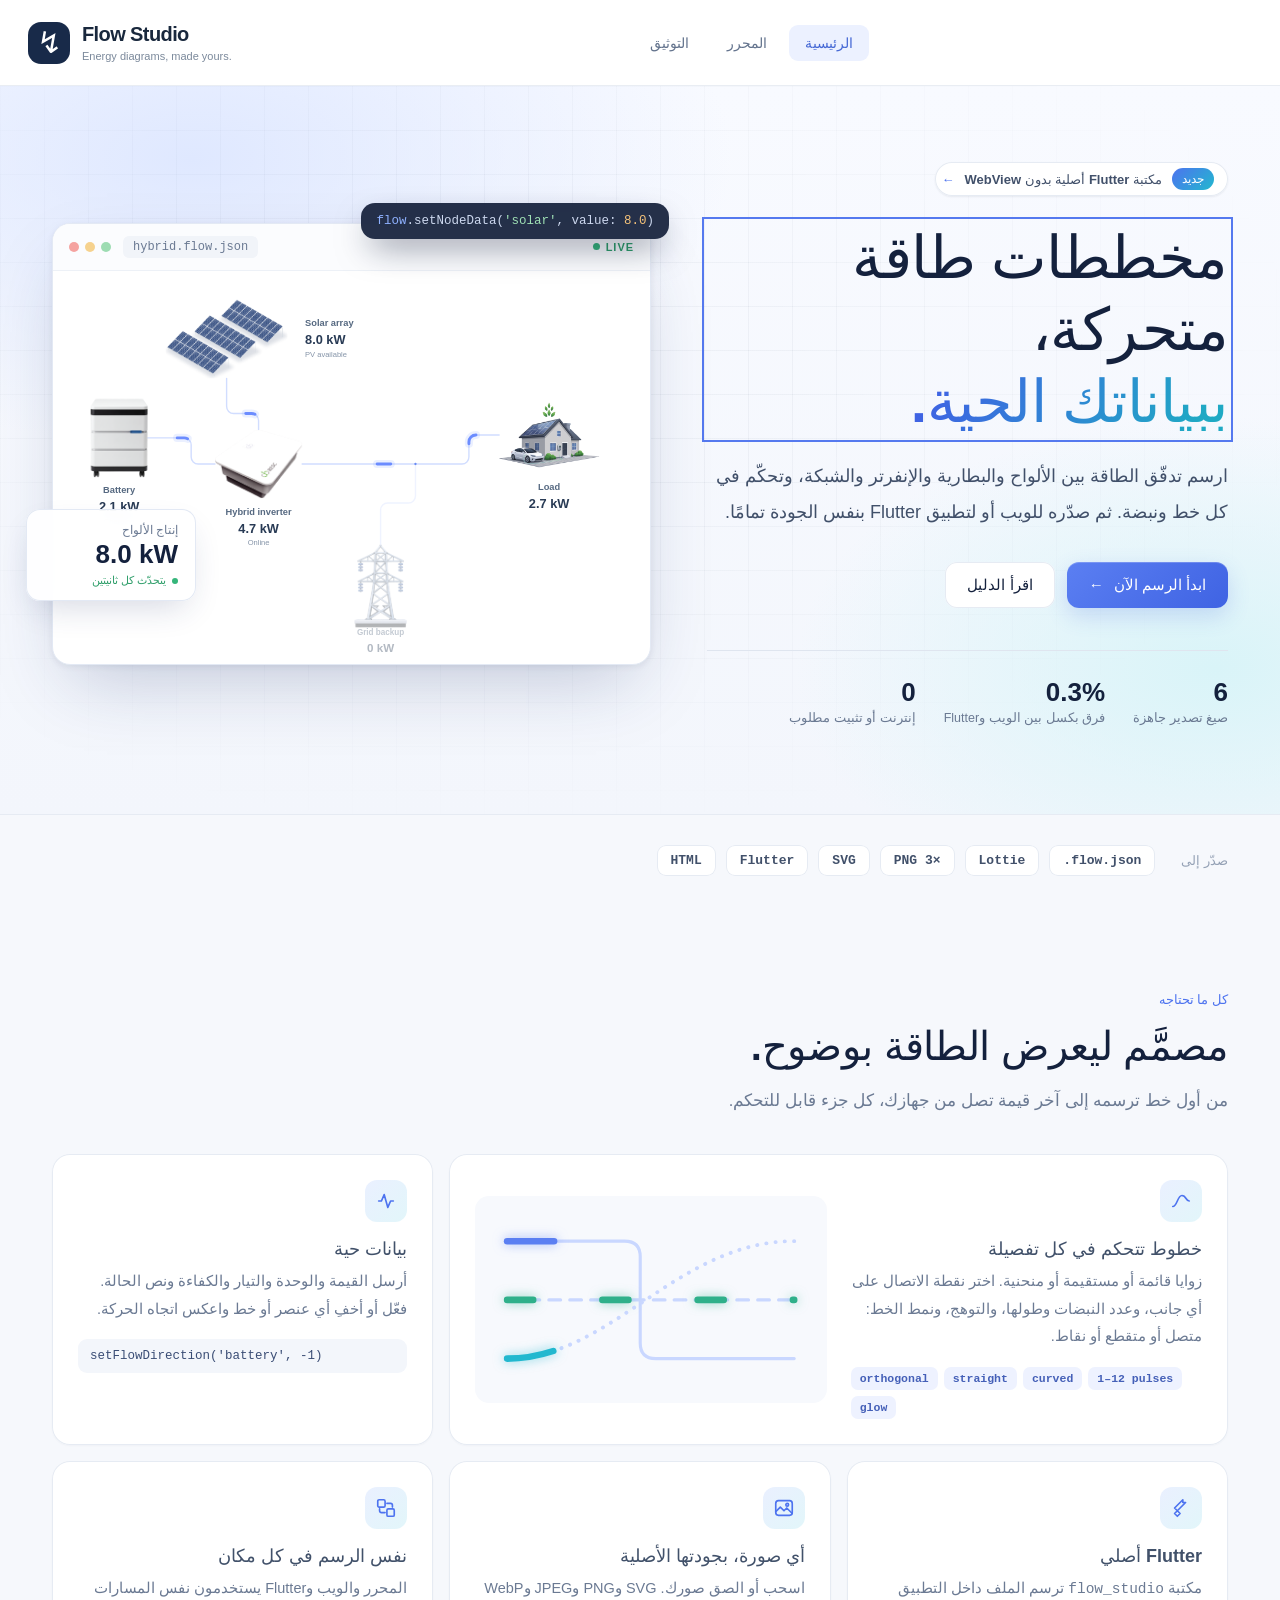
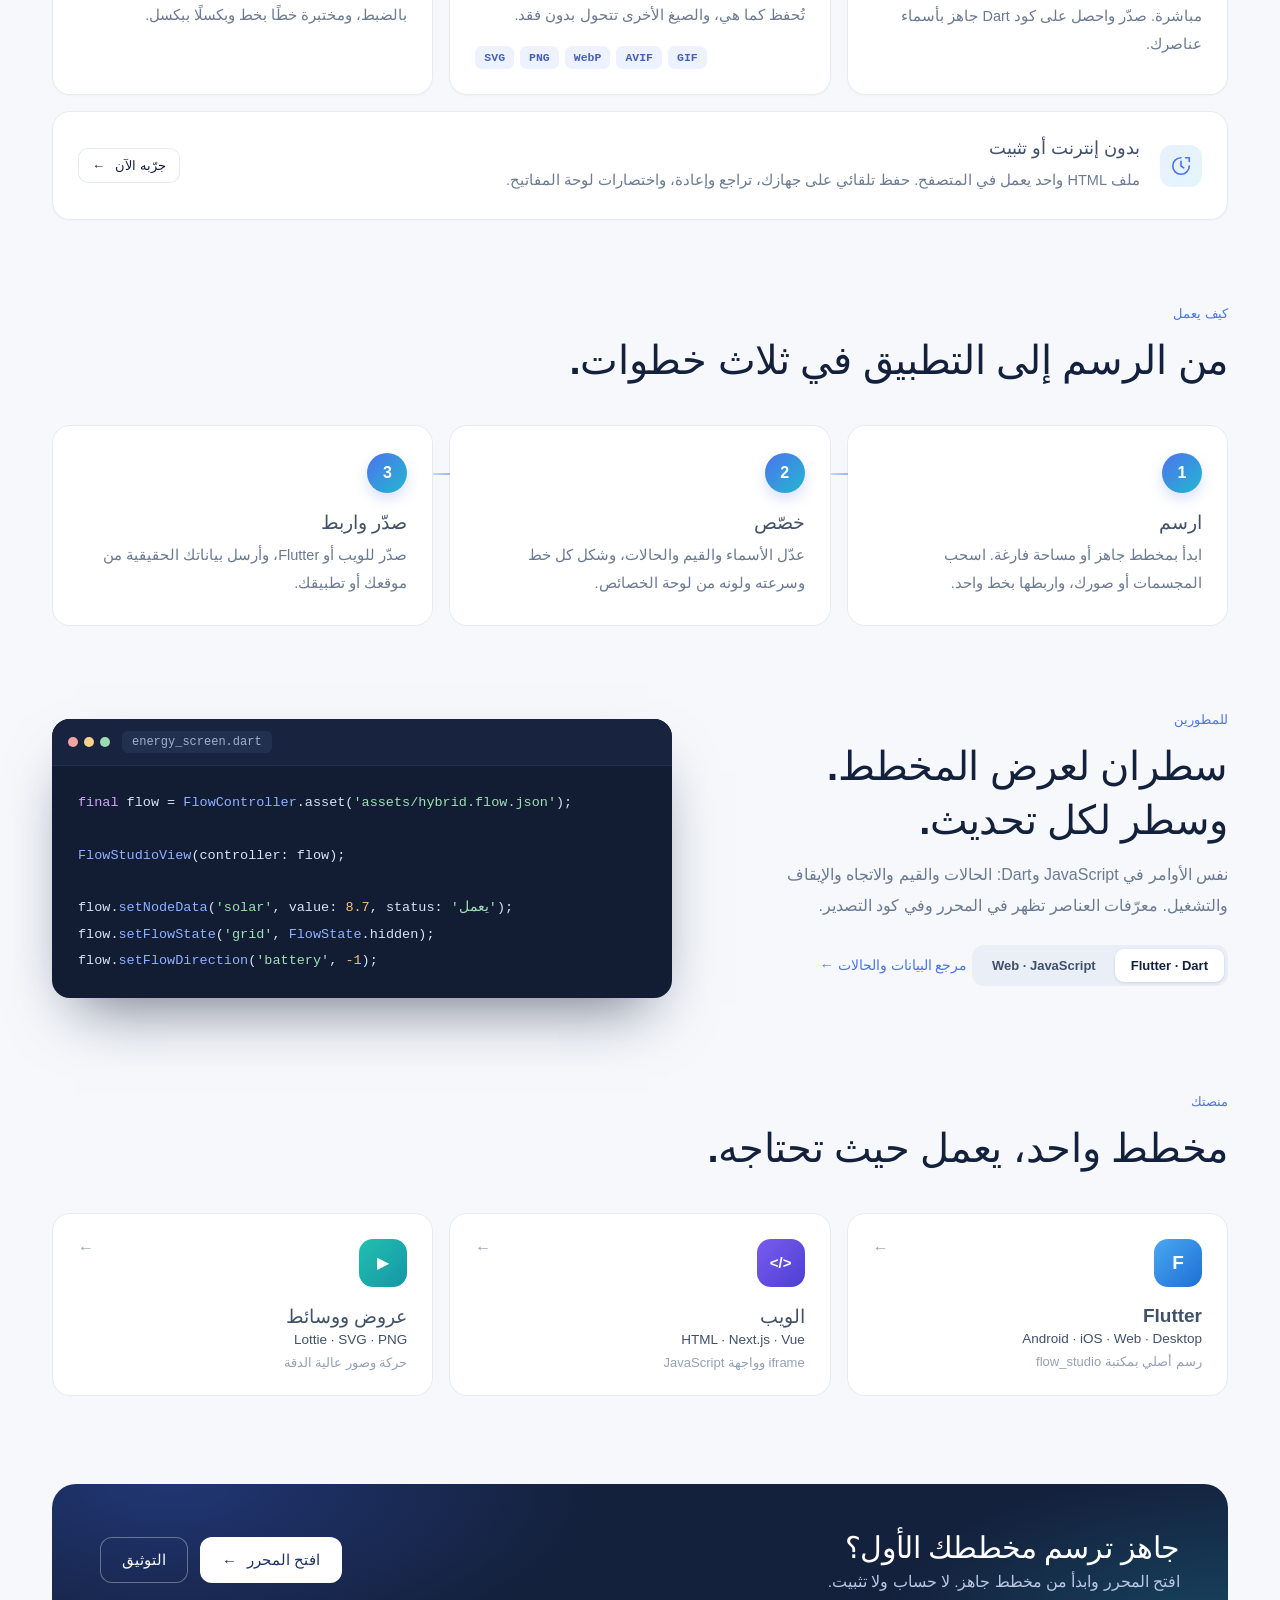
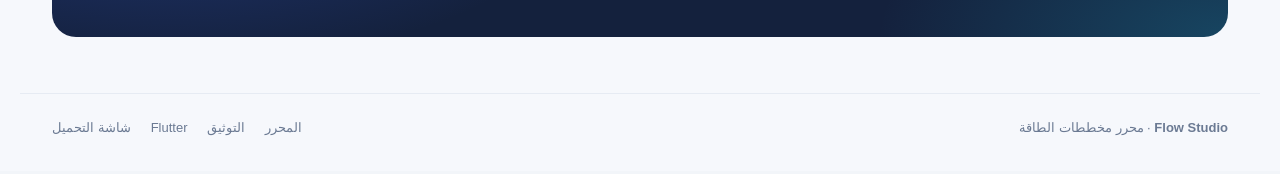
==== src/index.html @ d4673ae1 "first commit" ====
<!doctype html>
<html lang="en">
<head>
<meta charset="utf-8"><meta name="viewport" content="width=device-width,initial-scale=1">
<title>Flow Studio — Energy diagram editor</title>
<meta name="description" content="ارسم مخططات تدفق الطاقة، خصّص البيانات والحالات، وصدّرها للويب وتطبيقات Flutter.">
<link rel="stylesheet" href="styles.css">
<link rel="stylesheet" href="screens.css">
</head>
<body class="booting" data-current-screen="loading">
<script>window.addEventListener("error",function(e){if(e.target&&e.target.tagName==="SCRIPT"){var m=document.getElementById("loading-message"),r=document.getElementById("loading-retry");if(m)m.textContent="تعذّر تحميل أحد ملفات المشروع. أعد فتح الملف أو حاول مرة أخرى.";if(r)r.hidden=false;}} ,true);</script>
<header class="app-header" id="site-header" hidden>
 <a class="brand" href="#home" aria-label="Flow Studio الرئيسية"><span class="brand-mark">↯</span><div><strong>Flow Studio</strong><span>Energy diagrams, made yours.</span></div></a>
 <nav class="site-nav" aria-label="التنقل الرئيسي" dir="rtl"><a href="#home" data-screen-link="home">الرئيسية</a><a href="#editor" data-screen-link="editor">المحرر</a><a href="#docs" data-screen-link="docs">التوثيق</a></nav>
 <div class="header-actions" id="editor-header-actions" hidden><span id="save-status" class="save-status">Local project</span><button id="open-project">Open project</button><button id="save-project">Save project</button><button id="export-open" class="primary">Export ↗</button></div>
</header>
<section id="screen-loading" data-screen="loading" class="loading-screen" aria-labelledby="loading-heading" lang="ar" dir="rtl">
 <div class="loading-shell">
  <a class="loading-brand" href="#home" aria-label="Flow Studio الرئيسية"><span class="brand-mark">↯</span><strong>Flow Studio</strong></a>
  <div class="loading-orbit" aria-hidden="true"><svg viewBox="0 0 280 100" fill="none"><path class="loading-track" d="M20 50H88Q100 50 100 38V30Q100 18 112 18H168Q180 18 180 30V70Q180 82 192 82H248Q260 82 260 70V50"/><path class="loading-pulse" d="M20 50H88Q100 50 100 38V30Q100 18 112 18H168Q180 18 180 30V70Q180 82 192 82H248Q260 82 260 70V50"/><circle cx="20" cy="50" r="7"/><circle cx="140" cy="18" r="7"/><circle cx="260" cy="50" r="7"/></svg></div>
  <span class="page-kicker" dir="ltr">LOADING YOUR WORKSPACE</span>
  <h1 id="loading-heading">جارٍ تجهيز مساحة العمل</h1>
  <p id="loading-message" role="status" aria-live="polite">تجهيز مجسمات الطاقة والخطوط المتحركة.</p>
  <progress id="loading-progress" value="0" max="100" aria-label="تقدم تجهيز الأصول"></progress>
  <div class="loading-meta"><span id="loading-count">0 / 8</span><span>Flow Studio</span></div>
  <a id="loading-continue" class="page-button primary" href="#editor" hidden>افتح المحرر</a>
  <button id="loading-retry" class="page-button" type="button" hidden onclick="location.reload()">أعد المحاولة</button>
  <p class="loading-footnote">مشروعك المحفوظ على هذا الجهاز يبقى متاحًا.</p>
 </div>
</section>
<main id="screen-home" data-screen="home" class="home-screen lp" lang="ar" dir="rtl" hidden aria-labelledby="home-heading">
 <section class="lp-hero">
  <div class="lp-hero-inner">
   <div class="lp-hero-copy">
    <a class="lp-badge" href="#docs/flutter"><span>جديد</span>مكتبة Flutter أصلية بدون WebView<i aria-hidden="true">←</i></a>
    <h1 id="home-heading" tabindex="-1">مخططات طاقة متحركة،<br><span class="lp-accent">ببياناتك الحية.</span></h1>
    <p class="lp-lead">ارسم تدفّق الطاقة بين الألواح والبطارية والإنفرتر والشبكة، وتحكّم في كل خط ونبضة. ثم صدّره للويب أو لتطبيق Flutter بنفس الجودة تمامًا.</p>
    <div class="lp-actions"><a class="lp-btn primary" href="#editor">ابدأ الرسم الآن<i aria-hidden="true">←</i></a><a class="lp-btn ghost" href="#docs/quickstart">اقرأ الدليل</a></div>
    <ul class="lp-proof">
     <li><b>6</b><span>صيغ تصدير جاهزة</span></li>
     <li><b dir="ltr">0.3%</b><span>فرق بكسل بين الويب وFlutter</span></li>
     <li><b>0</b><span>إنترنت أو تثبيت مطلوب</span></li>
    </ul>
   </div>
   <div class="lp-stage">
    <div class="lp-window" dir="ltr">
     <div class="lp-window-bar"><span class="lp-dots" aria-hidden="true"><i></i><i></i><i></i></span><span class="lp-file" dir="ltr">hybrid.flow.json</span><span class="lp-live" dir="ltr"><i aria-hidden="true"></i>LIVE</span></div>
     <div id="home-flow-preview" class="lp-preview" role="img" aria-label="معاينة متحركة لمخطط تدفق الطاقة"></div>
    </div>
    <div class="lp-float lp-float-data" aria-hidden="true"><span>إنتاج الألواح</span><b dir="ltr"><span id="home-live-value">7.2</span> kW</b><small><i></i>يتحدّث كل ثانيتين</small></div>
    <div class="lp-float lp-float-code" dir="ltr" aria-hidden="true"><span class="tok-fn">flow</span>.setNodeData(<span class="tok-str">'solar'</span>, value: <span class="tok-num" id="home-live-code">7.2</span>)</div>
   </div>
  </div>
 </section>

 <section class="lp-formats" aria-label="صيغ التصدير"><span>صدّر إلى</span><ul dir="ltr"><li>HTML</li><li>Flutter</li><li>SVG</li><li>PNG 3×</li><li>Lottie</li><li>.flow.json</li></ul></section>

 <section class="lp-section" aria-labelledby="features-heading">
  <div class="lp-heading"><span class="lp-kicker">كل ما تحتاجه</span><h2 id="features-heading">مصمَّم ليعرض الطاقة بوضوح.</h2><p>من أول خط ترسمه إلى آخر قيمة تصل من جهازك، كل جزء قابل للتحكم.</p></div>
  <div class="lp-bento">
   <article class="lp-card lp-card-wide">
    <div><span class="lp-icon" aria-hidden="true"><svg viewBox="0 0 24 24"><path d="M3 18c5 0 5-12 10-12s4 6 8 6"/></svg></span><h3>خطوط تتحكم في كل تفصيلة</h3><p>زوايا قائمة أو مستقيمة أو منحنية. اختر نقطة الاتصال على أي جانب، وعدد النبضات وطولها، والتوهج، ونمط الخط: متصل أو متقطع أو نقاط.</p><div class="lp-tags" dir="ltr"><span>orthogonal</span><span>straight</span><span>curved</span><span>1–12 pulses</span><span>glow</span></div></div>
    <svg class="lp-lines-demo" viewBox="0 0 260 150" aria-hidden="true"><path class="track" d="M20 30H110Q122 30 122 42V108Q122 120 134 120H240"/><path class="pulse" d="M20 30H110Q122 30 122 42V108Q122 120 134 120H240"/><path class="track dashed" d="M20 75H240"/><path class="pulse two" d="M20 75H240"/><path class="track dotted" d="M20 120C100 120 150 30 240 30"/><path class="pulse three" d="M20 120C100 120 150 30 240 30"/></svg>
   </article>
   <article class="lp-card"><span class="lp-icon" aria-hidden="true"><svg viewBox="0 0 24 24"><path d="M4 12h3l3-7 4 14 3-7h3"/></svg></span><h3>بيانات حية</h3><p>أرسل القيمة والوحدة والتيار والكفاءة ونص الحالة. فعّل أو أخفِ أي عنصر أو خط واعكس اتجاه الحركة.</p><code class="lp-snippet" dir="ltr">setFlowDirection('battery', -1)</code></article>
   <article class="lp-card"><span class="lp-icon" aria-hidden="true"><svg viewBox="0 0 24 24"><path d="M14 3 5 12l3 3 9-9h-3ZM8 15l3 3-3 3-3-3Z"/></svg></span><h3>Flutter أصلي</h3><p>مكتبة <code dir="ltr">flow_studio</code> ترسم الملف داخل التطبيق مباشرة. صدّر واحصل على كود Dart جاهز بأسماء عناصرك.</p></article>
   <article class="lp-card"><span class="lp-icon" aria-hidden="true"><svg viewBox="0 0 24 24"><rect x="3" y="4" width="18" height="16" rx="3"/><path d="m3 16 5-5 4 4 3-3 6 6"/><circle cx="15.5" cy="8.5" r="1.5"/></svg></span><h3>أي صورة، بجودتها الأصلية</h3><p>اسحب أو الصق صورك. SVG وPNG وJPEG وWebP تُحفظ كما هي، والصيغ الأخرى تتحول بدون فقد.</p><div class="lp-tags" dir="ltr"><span>SVG</span><span>PNG</span><span>WebP</span><span>AVIF</span><span>GIF</span></div></article>
   <article class="lp-card"><span class="lp-icon" aria-hidden="true"><svg viewBox="0 0 24 24"><rect x="3" y="3" width="8" height="8" rx="1.5"/><rect x="13" y="13" width="8" height="8" rx="1.5"/><path d="M13 7h4a2 2 0 0 1 2 2v2M11 17H7a2 2 0 0 1-2-2v-2"/></svg></span><h3>نفس الرسم في كل مكان</h3><p>المحرر والويب وFlutter يستخدمون نفس المسارات بالضبط، ومختبرة خطًا بخط وبكسلًا ببكسل.</p></article>
   <article class="lp-card lp-card-strip"><span class="lp-icon" aria-hidden="true"><svg viewBox="0 0 24 24"><path d="M12 3a9 9 0 1 0 9 9"/><path d="M12 7v5l3 2"/><path d="M17 3h4v4"/></svg></span><div><h3>بدون إنترنت أو تثبيت</h3><p>ملف HTML واحد يعمل في المتصفح. حفظ تلقائي على جهازك، تراجع وإعادة، واختصارات لوحة المفاتيح.</p></div><a class="lp-btn ghost small" href="#editor">جرّبه الآن<i aria-hidden="true">←</i></a></article>
  </div>
 </section>

 <section class="lp-section" aria-labelledby="workflow-heading">
  <div class="lp-heading"><span class="lp-kicker">كيف يعمل</span><h2 id="workflow-heading">من الرسم إلى التطبيق في ثلاث خطوات.</h2></div>
  <ol class="lp-steps">
   <li><span class="lp-step-num">1</span><h3>ارسم</h3><p>ابدأ بمخطط جاهز أو مساحة فارغة. اسحب المجسمات أو صورك، واربطها بخط واحد.</p></li>
   <li><span class="lp-step-num">2</span><h3>خصّص</h3><p>عدّل الأسماء والقيم والحالات، وشكل كل خط وسرعته ولونه من لوحة الخصائص.</p></li>
   <li><span class="lp-step-num">3</span><h3>صدّر واربط</h3><p>صدّر للويب أو Flutter، وأرسل بياناتك الحقيقية من موقعك أو تطبيقك.</p></li>
  </ol>
 </section>

 <section class="lp-section lp-code" aria-labelledby="code-heading">
  <div class="lp-code-copy">
   <span class="lp-kicker">للمطورين</span><h2 id="code-heading">سطران لعرض المخطط.<br>وسطر لكل تحديث.</h2>
   <p>نفس الأوامر في JavaScript وDart: الحالات والقيم والاتجاه والإيقاف والتشغيل. معرّفات العناصر تظهر في المحرر وفي كود التصدير.</p>
   <div class="lp-code-tabs" role="tablist" aria-label="لغة المثال"><button role="tab" aria-selected="true" aria-controls="lp-code-dart" data-lp-tab="dart">Flutter · Dart</button><button role="tab" aria-selected="false" aria-controls="lp-code-js" data-lp-tab="js">Web · JavaScript</button></div>
   <a class="text-link" href="#docs/api">مرجع البيانات والحالات ←</a>
  </div>
  <div class="lp-code-window" dir="ltr">
   <div class="lp-window-bar"><span class="lp-dots" aria-hidden="true"><i></i><i></i><i></i></span><span class="lp-file" id="lp-code-file">energy_screen.dart</span></div>
<pre id="lp-code-dart" role="tabpanel"><code><span class="tok-kw">final</span> flow = <span class="tok-fn">FlowController</span>.asset(<span class="tok-str">'assets/hybrid.flow.json'</span>);

<span class="tok-fn">FlowStudioView</span>(controller: flow);

flow.<span class="tok-fn">setNodeData</span>(<span class="tok-str">'solar'</span>, value: <span class="tok-num">8.7</span>, status: <span class="tok-str">'يعمل'</span>);
flow.<span class="tok-fn">setFlowState</span>(<span class="tok-str">'grid'</span>, <span class="tok-fn">FlowState</span>.hidden);
flow.<span class="tok-fn">setFlowDirection</span>(<span class="tok-str">'battery'</span>, <span class="tok-num">-1</span>);</code></pre>
<pre id="lp-code-js" role="tabpanel" hidden><code><span class="tok-cm">&lt;!-- Export → HTML, then embed it --&gt;</span>
<span class="tok-kw">&lt;iframe</span> src=<span class="tok-str">"/flows/hybrid.html"</span><span class="tok-kw">&gt;&lt;/iframe&gt;</span>

energyFlow.<span class="tok-fn">setNodeData</span>(<span class="tok-str">'solar'</span>, { value: <span class="tok-num">8.7</span>, status: <span class="tok-str">'يعمل'</span> });
energyFlow.<span class="tok-fn">setFlowState</span>(<span class="tok-str">'grid'</span>, <span class="tok-str">'hidden'</span>);
energyFlow.<span class="tok-fn">setFlowDirection</span>(<span class="tok-str">'battery'</span>, <span class="tok-num">-1</span>);</code></pre>
  </div>
 </section>

 <section class="lp-section" aria-labelledby="platforms-heading">
  <div class="lp-heading"><span class="lp-kicker">منصتك</span><h2 id="platforms-heading">مخطط واحد، يعمل حيث تحتاجه.</h2></div>
  <div class="lp-platforms">
   <a href="#docs/flutter" class="lp-platform"><span class="lp-platform-mark flutter" aria-hidden="true">F</span><h3>Flutter</h3><p>Android · iOS · Web · Desktop</p><small>رسم أصلي بمكتبة flow_studio</small><i aria-hidden="true">←</i></a>
   <a href="#docs/web" class="lp-platform"><span class="lp-platform-mark web" aria-hidden="true">&lt;/&gt;</span><h3>الويب</h3><p>HTML · Next.js · Vue</p><small>iframe وواجهة JavaScript</small><i aria-hidden="true">←</i></a>
   <a href="#docs/exports" class="lp-platform"><span class="lp-platform-mark media" aria-hidden="true">▶</span><h3>عروض ووسائط</h3><p>Lottie · SVG · PNG</p><small>حركة وصور عالية الدقة</small><i aria-hidden="true">←</i></a>
  </div>
 </section>

 <section class="lp-cta" aria-labelledby="cta-heading"><div><h2 id="cta-heading">جاهز ترسم مخططك الأول؟</h2><p>افتح المحرر وابدأ من مخطط جاهز. لا حساب ولا تثبيت.</p></div><div class="lp-actions"><a class="lp-btn light" href="#editor">افتح المحرر<i aria-hidden="true">←</i></a><a class="lp-btn outline" href="#docs">التوثيق</a></div></section>
 <footer class="site-footer lp-footer"><span><b>Flow Studio</b> · محرر مخططات الطاقة</span><nav aria-label="روابط التذييل"><a href="#editor">المحرر</a><a href="#docs">التوثيق</a><a href="#docs/flutter">Flutter</a><a href="#loading">شاشة التحميل</a></nav></footer>
</main>
<main id="screen-docs" data-screen="docs" class="docs-screen dc" lang="ar" dir="rtl" hidden aria-labelledby="docs-heading">
 <aside class="dc-sidebar" aria-label="أقسام التوثيق">
  <label class="dc-search"><span class="sr-only">ابحث في التوثيق</span><svg viewBox="0 0 24 24" aria-hidden="true"><circle cx="11" cy="11" r="6.5"/><path d="m20 20-4.2-4.2"/></svg><input id="docs-search" type="search" placeholder="ابحث في الدليل…" autocomplete="off"></label>
  <p id="docs-search-empty" class="dc-search-empty" hidden>لا توجد نتائج.</p>
  <nav class="docs-navigation dc-nav" aria-label="التوثيق"><p class="dc-nav-group">البداية</p><a href="#docs/quickstart" data-doc-link="quickstart"><span class="dc-nav-icon" aria-hidden="true"><svg viewBox="0 0 24 24"><path d="M5 12h14M13 6l6 6-6 6"/></svg></span>ابدأ هنا</a><a href="#docs/editor" data-doc-link="editor"><span class="dc-nav-icon" aria-hidden="true"><svg viewBox="0 0 24 24"><rect x="3" y="4" width="18" height="16" rx="2.5"/><path d="M3 9h18M9 9v11"/></svg></span>دليل المحرر</a><p class="dc-nav-group">الدمج</p><a href="#docs/web" data-doc-link="web"><span class="dc-nav-icon" aria-hidden="true"><svg viewBox="0 0 24 24"><path d="m8 8-4 4 4 4M16 8l4 4-4 4M13 6l-2 12"/></svg></span>الويب · Next.js · Vue</a><a href="#docs/flutter" data-doc-link="flutter"><span class="dc-nav-icon" aria-hidden="true"><svg viewBox="0 0 24 24"><path d="M14 3 5 12l3 3 9-9h-3ZM8 15l3 3-3 3-3-3Z"/></svg></span>Flutter</a><p class="dc-nav-group">المرجع</p><a href="#docs/api" data-doc-link="api"><span class="dc-nav-icon" aria-hidden="true"><svg viewBox="0 0 24 24"><path d="M4 7h16M4 12h10M4 17h7"/><circle cx="18" cy="16" r="3"/></svg></span>البيانات والحالات</a><a href="#docs/exports" data-doc-link="exports"><span class="dc-nav-icon" aria-hidden="true"><svg viewBox="0 0 24 24"><path d="M12 4v11M7 10l5 5 5-5M5 20h14"/></svg></span>صيغ التصدير</a></nav>
  <div class="dc-side-card"><b>ملفان مختلفان</b><p><b dir="ltr">Flow-Studio.html</b> هو المحرر. ملف <b>Export → HTML</b> هو المخطط الذي تضعه في موقعك.</p><a href="#editor" class="lp-btn primary small">افتح المحرر</a></div>
 </aside>
 <div class="docs-content dc-content">
  <header class="dc-hero">
   <span class="dc-crumb">التوثيق</span>
   <h1 id="docs-heading" tabindex="-1">استخدم الفلو في مشروعك.</h1>
   <p>ارسم المخطط، صدّره، ثم أرسل القيم والأسماء والحالات من موقعك أو تطبيق Flutter.</p>
   <div class="dc-quick">
    <a href="#docs/quickstart"><span class="dc-nav-icon" aria-hidden="true"><svg viewBox="0 0 24 24"><path d="M5 12h14M13 6l6 6-6 6"/></svg></span><b>ابدأ هنا</b><small>من الرسم إلى أول تصدير</small></a>
    <a href="#docs/flutter"><span class="dc-nav-icon" aria-hidden="true"><svg viewBox="0 0 24 24"><path d="M14 3 5 12l3 3 9-9h-3ZM8 15l3 3-3 3-3-3Z"/></svg></span><b>Flutter</b><small>مكتبة أصلية وكود جاهز</small></a>
    <a href="#docs/web"><span class="dc-nav-icon" aria-hidden="true"><svg viewBox="0 0 24 24"><path d="m8 8-4 4 4 4M16 8l4 4-4 4M13 6l-2 12"/></svg></span><b>الويب</b><small>iframe وواجهة JavaScript</small></a>
    <a href="#docs/api"><span class="dc-nav-icon" aria-hidden="true"><svg viewBox="0 0 24 24"><path d="M4 7h16M4 12h10M4 17h7"/><circle cx="18" cy="16" r="3"/></svg></span><b>المرجع</b><small>الحالات والمعرّفات</small></a>
   </div>
  </header>

  <section id="doc-quickstart" class="doc-section" aria-labelledby="quickstart-heading">
   <header class="dc-section-head"><span class="dc-eyebrow">01 · البداية</span><h2 id="quickstart-heading" tabindex="-1">ابدأ هنا</h2><p class="dc-lead">أربع خطوات من مساحة فارغة إلى ملف جاهز للاستخدام.</p></header>
   <ol class="dc-steps">
    <li><h3>افتح المحرر</h3><p>اختر مخطط Hybrid أو Generator backup أو Solar pump من <b>Starting layout</b>، أو ابدأ من Blank canvas.</p></li>
    <li><h3>رتّب واربط</h3><p>اسحب العناصر أو صورك إلى المساحة. اضغط <b>Connect</b> (أو حرف <kbd>C</kbd>) ثم العنصر المصدر والهدف.</p></li>
    <li><h3>أدخل بيانات العرض</h3><p>اختر العنصر لتعديل الاسم والقيمة والوحدة والتيار والكفاءة ونص الحالة من تبويب <b>Data</b>.</p></li>
    <li><h3>احفظ وصدّر</h3><p><b>Save project</b> يحفظ ملف <code dir="ltr">.flow.json</code> قابلًا لإعادة الفتح. <b>Export</b> ينتج ملفات العرض والكود.</p></li>
   </ol>
   <div class="dc-callout info"><span class="dc-callout-icon" aria-hidden="true">i</span><div><b>البيانات مستقلة عن الرسم.</b><p>الحقول تعرض القيم التي ترسلها؛ لا ينفّذ المحرر محاكاة للطاقة. حالات العناصر والخطوط مستقلة أيضًا: إخفاء عنصر لا يخفي خطوطه.</p></div></div>
  </section>

  <section id="doc-editor" class="doc-section" aria-labelledby="editor-heading">
   <header class="dc-section-head"><span class="dc-eyebrow">02 · البداية</span><h2 id="editor-heading" tabindex="-1">دليل المحرر</h2><p class="dc-lead">لوحة الخصائص مقسّمة إلى تبويبات. اختر عنصرًا أو خطًا لتظهر إعداداته.</p></header>
   <h3>خيارات الخطوط</h3>
   <div class="doc-table-wrap"><table class="doc-table"><thead><tr><th>التبويب</th><th>الإعداد</th><th>ماذا يفعل</th></tr></thead><tbody>
    <tr><td rowspan="3">Motion</td><td>Direction · Cycle time</td><td>اتجاه الحركة، ومدة الدورة بالثواني (أقل = أسرع).</td></tr>
    <tr><td>Pulses · Pulse length</td><td>عدد النبضات المتحركة (1–12) وطول كل نبضة.</td></tr>
    <tr><td>Glow</td><td>قوة التوهج حول النبضة؛ 0% يلغيه.</td></tr>
    <tr><td rowspan="2">Style</td><td>Pulse / Track color · width</td><td>ألوان وعرض النبضة والخط الأساسي.</td></tr>
    <tr><td>Track style · Corner radius</td><td>خط متصل أو متقطع أو نقاط، واستدارة الزوايا.</td></tr>
    <tr><td rowspan="3">Route</td><td>Shape</td><td>زوايا قائمة، مستقيم، أو منحنى ناعم.</td></tr>
    <tr><td>Start / End · Offset</td><td>جانب الاتصال بكل عنصر، وإزاحة النقطة على طول الجانب.</td></tr>
    <tr><td>Points</td><td>مسار تلقائي، أو نقاط يدوية تحرّكها أو تكتب إحداثياتها.</td></tr>
   </tbody></table></div>
   <h3>استيراد الصور</h3>
   <p>اسحب الصور إلى المساحة، أو الصقها بـ <kbd dir="ltr">Ctrl/⌘ V</kbd>، أو استخدم <b>Import artwork</b>. يمكن استيراد عدة صور مرة واحدة.</p>
   <div class="doc-table-wrap"><table class="doc-table"><thead><tr><th>الصيغة</th><th>طريقة الحفظ</th></tr></thead><tbody>
    <tr><td><code>SVG</code></td><td>متجهة، حادة في أي حجم. يُحذف أي سكربت أو مورد خارجي.</td></tr>
    <tr><td><code>PNG</code> <code>JPEG</code> <code>WebP</code></td><td>تُحفظ كما هي بدون إعادة ضغط.</td></tr>
    <tr><td><code>GIF</code> <code>AVIF</code> <code>BMP</code> <code>ICO</code></td><td>تُحوَّل إلى PNG بدون فقد وبدقتها الكاملة. GIF المتحرك يُحفظ كأول إطار.</td></tr>
    <tr><td><code>TIFF</code> <code>HEIC</code></td><td>متاحة عند فتح المحرر في Safari فقط.</td></tr>
   </tbody></table></div>
   <div class="dc-callout tip"><span class="dc-callout-icon" aria-hidden="true">✓</span><div><b>راقب جودة الصورة.</b><p>تبويب <b>Layout</b> يعرض دقة الصورة، وينبّهك إذا لم تكن كافية لتصدير PNG بدقة 3×. استخدم <b>Replace image</b> لاستبدالها دون فقد الإعدادات.</p></div></div>
   <h3>اختصارات</h3>
   <dl class="dc-keys">
    <dt><kbd>C</kbd></dt><dd>ربط عنصرين</dd>
    <dt><kbd>نقر مزدوج</kbd></dt><dd>على الخط: إضافة نقطة · على النقطة: حذفها</dd>
    <dt><kbd>← ↑ → ↓</kbd></dt><dd>تحريك العنصر 1px، ومع Shift ‏10px</dd>
    <dt><kbd dir="ltr">Ctrl/⌘ D</kbd></dt><dd>تكرار العنصر</dd>
    <dt><kbd dir="ltr">Ctrl/⌘ Z</kbd></dt><dd>تراجع، ومع Shift إعادة</dd>
    <dt><kbd>Delete</kbd></dt><dd>حذف المحدد</dd>
   </dl>
  </section>

  <section id="doc-web" class="doc-section" aria-labelledby="web-heading">
   <header class="dc-section-head"><span class="dc-eyebrow">03 · الدمج</span><h2 id="web-heading" tabindex="-1">على الويب، أو داخل Next.js وVue</h2><p class="dc-lead">صدّر من <b>Export → HTML</b>، ضع الملف في مجلد الملفات الثابتة، واعرضه في iframe.</p></header>
   <p>في Next.js أو Vue مع Vite ضع الملف مثلًا في <code dir="ltr">public/flows/hybrid.html</code>. في موقع HTML عادي استخدم رابط الملف الذي رفعته.</p>
   <div class="code-card"><div class="code-heading"><span>HTML · embed</span><button data-copy="code-web-embed">نسخ</button></div><pre><code id="code-web-embed" dir="ltr">&lt;iframe
  id="energy-flow"
  src="/flows/hybrid.html"
  title="Energy flow"
  style="width:100%;aspect-ratio:1000/650;border:0"
&gt;&lt;/iframe&gt;</code></pre></div>
   <p>بعد تحميل الملف، استدعِ واجهة التحكم من الصفحة الأم:</p>
   <div class="code-card"><div class="code-heading"><span>JavaScript · live data</span><button data-copy="code-web-data">نسخ</button></div><pre><code id="code-web-data" dir="ltr">const frame = document.getElementById('energy-flow');

frame.addEventListener('load', () =&gt; {
  const flow = frame.contentWindow.energyFlow;

  flow.setNodeData('inverter', {
    name: 'الإنفرتر الرئيسي',
    value: 5.2,
    unit: 'kW',
    current: 23.6,
    currentUnit: 'A',
    efficiency: 96.8,
    status: 'يعمل',
    showDetails: true
  });

  flow.setNodeState('inverter', 'active');
  flow.setFlowState('solar', 'active');
});</code></pre></div>
   <div class="dc-callout warn"><span class="dc-callout-icon" aria-hidden="true">!</span><div><b>نفس الـ origin.</b><p>الوصول إلى <code>contentWindow</code> يتطلب أن تكون الصفحة وملف الفلو من نفس النطاق. في Next.js نفّذ الكود في جانب المتصفح؛ وفي Vue بعد تحميل العنصر.</p></div></div>
   <p class="doc-source">المراجع: <a href="https://nextjs.org/docs/app/api-reference/file-conventions/public-folder" target="_blank" rel="noopener noreferrer">Next.js public</a> · <a href="https://vite.dev/guide/assets.html#the-public-directory" target="_blank" rel="noopener noreferrer">Vite public assets</a></p>
  </section>

  <section id="doc-flutter" class="doc-section" aria-labelledby="flutter-heading">
   <header class="dc-section-head"><span class="dc-eyebrow">04 · الدمج</span><h2 id="flutter-heading" tabindex="-1">Flutter على Android وiOS</h2><p class="dc-lead">مكتبة <code dir="ltr">flow_studio</code> ترسم المخطط داخل التطبيق مباشرة، بنفس المسارات والحركة والصور والتسميات.</p></header>
   <div class="dc-tabs" role="tablist" aria-label="طريقة الدمج"><button role="tab" aria-selected="true" aria-controls="flutter-native" data-doc-tab="flutter-native">مكتبة Flutter <small>موصى به</small></button><button role="tab" aria-selected="false" aria-controls="flutter-webview" data-doc-tab="flutter-webview">WebView</button></div>
   <div id="flutter-native" role="tabpanel" class="dc-tabpanel">
    <ol class="dc-steps compact">
     <li><h3>صدّر</h3><p>من المحرر اختر <b>Export → Flutter (native)</b>. يُحفظ ملف المشروع ويظهر كود Dart كامل بأسماء عناصرك.</p></li>
     <li><h3>أضف الملف والمكتبة</h3><p>ضع الملف في <code dir="ltr">assets</code> وأضفهما إلى <code>pubspec.yaml</code>.</p></li>
     <li><h3>الصق الكود وحدّث القيم</h3><p>نفس أوامر HTML: الحالات، القيم، الاتجاه، الإيقاف والتشغيل.</p></li>
    </ol>
    <div class="code-card"><div class="code-heading"><span>pubspec.yaml</span><button data-copy="code-flutter-assets">نسخ</button></div><pre><code id="code-flutter-assets" dir="ltr">dependencies:
  flow_studio:
    path: ../flow_studio  # packages/flow_studio from this project

flutter:
  assets:
    - assets/hybrid.flow.json</code></pre></div>
    <div class="code-card"><div class="code-heading"><span>Dart · native widget</span><button data-copy="code-flutter-widget">نسخ</button></div><pre><code id="code-flutter-widget" dir="ltr">import 'package:flow_studio/flow_studio.dart';

// 1. Load the exported project.
final flow = FlowController.asset('assets/hybrid.flow.json');

// 2. Show it — keeps the canvas aspect ratio.
FlowStudioView(
  controller: flow,
  onNodeTap: (node) =&gt; print(node.id),
)

// 3. Update live data at any time.
flow.setNodeData('inverter',
  name: 'الإنفرتر الرئيسي',
  value: 5.2,
  unit: 'kW',
  current: 23.6,
  efficiency: 96.8,
  status: 'يعمل',
  showDetails: true,
);
flow.setNodeState('grid', FlowState.inactive);
flow.setFlowState('grid', FlowState.hidden);
flow.setFlowDirection('battery', -1);
flow.pause(); // flow.play();

// Or several values at once (same shape as the HTML event):
flow.applyData({
  'nodes': {'solar': {'value': 8.7, 'unit': 'kW'}},
  'flows': {'solar': 'active', 'grid': 'inactive'},
});</code></pre></div>
    <div class="dc-callout tip"><span class="dc-callout-icon" aria-hidden="true">✓</span><div><b>مطابقة التصميم.</b><p>المسارات مطابقة لمحرك المحرر حرفيًا، والفرق مع صورة PNG المصدَّرة أقل من 0.3% من البكسلات (حواف الحروف فقط). على Android ضمّن خط Arial أو Arimo مع خط عربي ومرّره عبر <code dir="ltr">FlowTextStyle</code>.</p></div></div>
   </div>
   <div id="flutter-webview" role="tabpanel" class="dc-tabpanel" hidden>
    <p>إذا كنت تفضّل ملف HTML المصدَّر، اعرضه بـ <code>webview_flutter</code> وأرسل البيانات بـ <code>runJavaScript</code>:</p>
    <div class="code-card"><div class="code-heading"><span>Dart · WebView</span><button data-copy="code-flutter-webview">نسخ</button></div><pre><code id="code-flutter-webview" dir="ltr">// flutter pub add webview_flutter
final controller = WebViewController()
  ..setJavaScriptMode(JavaScriptMode.unrestricted)
  ..loadFlutterAsset('assets/flows/hybrid.html');

// After the page finishes loading:
controller.runJavaScript(
  "energyFlow.setNodeData('inverter', ${jsonEncode({'value': 5.2})});",
);

WebViewWidget(controller: controller)</code></pre></div>
   </div>
   <p class="doc-source">مصدر المكتبة ومثال تطبيق كامل في <code dir="ltr">packages/flow_studio</code>.</p>
  </section>

  <section id="doc-api" class="doc-section" aria-labelledby="api-heading">
   <header class="dc-section-head"><span class="dc-eyebrow">05 · المرجع</span><h2 id="api-heading" tabindex="-1">البيانات، الأسماء، والحالات</h2><p class="dc-lead"><code dir="ltr">status</code> هو نص الحالة المعروض مثل «يعمل». أما حالة الظهور فتُرسل إلى <code dir="ltr">setNodeState</code> أو <code dir="ltr">setFlowState</code>.</p></header>
   <div class="dc-states">
    <div><span class="dc-state active"></span><b dir="ltr">active</b><p>العنصر ظاهر بالكامل، والخط يتحرك.</p></div>
    <div><span class="dc-state inactive"></span><b dir="ltr">inactive</b><p>العنصر باهت، والخط ظاهر بدون حركة.</p></div>
    <div><span class="dc-state hidden"></span><b dir="ltr">hidden</b><p>مخفي بالكامل.</p></div>
   </div>
   <div class="code-card"><div class="code-heading"><span>JavaScript · controls</span><button data-copy="code-api-controls">نسخ</button></div><pre><code id="code-api-controls" dir="ltr">energyFlow.setNodeState('battery', 'inactive');
energyFlow.setFlowState('grid', 'hidden');

// 1: source → target | -1: target → source
energyFlow.setFlowDirection('battery', -1);

energyFlow.pause();
energyFlow.play();

// Read IDs, positions, values and states
const project = energyFlow.getProject();</code></pre></div>
   <h3>إرسال مجموعة تحديثات</h3><p>أرسل بيانات عدة عناصر وحالات الخطوط في حدث واحد داخل صفحة الفلو. في Flutter استخدم <code dir="ltr">flow.applyData</code> بنفس الشكل.</p>
   <div class="code-card"><div class="code-heading"><span>JavaScript · event payload</span><button data-copy="code-api-event">نسخ</button></div><pre><code id="code-api-event" dir="ltr">window.dispatchEvent(new CustomEvent('energy-flow-data', {
  detail: {
    nodes: {
      solar: { name: 'الألواح', value: 7.2, unit: 'kW' },
      battery: { value: 2.1, unit: 'kW', status: 'يشحن' }
    },
    flows: {
      solar: 'active',
      battery: 'active',
      grid: 'inactive'
    }
  }
}));</code></pre></div>
   <h3>معرّفات مشروعك الحالي</h3><p>العناصر والخطوط الموجودة الآن في المحرر. استخدم المعرّف، لا الاسم.</p><div class="doc-table-wrap"><table class="doc-table"><thead><tr><th>النوع</th><th>الاسم</th><th>المعرّف ID</th></tr></thead><tbody id="docs-project-ids"></tbody></table></div>
   <div class="dc-callout warn"><span class="dc-callout-icon" aria-hidden="true">!</span><div><b>الاسم ليس هو المعرّف.</b><p>تغيير اسم العنصر لا يغيّر <code>id</code>. إضافة عناصر أو تغيير المخطط قد ينتج معرّفات مختلفة.</p></div></div>
  </section>

  <section id="doc-exports" class="doc-section" aria-labelledby="exports-heading">
   <header class="dc-section-head"><span class="dc-eyebrow">06 · المرجع</span><h2 id="exports-heading" tabindex="-1">اختر صيغة التصدير المناسبة</h2><p class="dc-lead">كل الصيغ تستخدم نفس الإحداثيات ومسارات Bézier.</p></header>
   <div class="dc-formats">
    <article><span class="dc-format live">HTML</span><h3>ويب وWebView</h3><p>حركة وواجهة تحكم كاملة.</p><small class="yes">بيانات حية</small></article>
    <article><span class="dc-format live">Flutter</span><h3>تطبيقات Flutter</h3><p>رسم أصلي مع كود Dart جاهز.</p><small class="yes">بيانات حية</small></article>
    <article><span class="dc-format">SVG</span><h3>مخطط متجه</h3><p>مسارات متحركة وصور مضمّنة.</p><small>لقطة من البيانات</small></article>
    <article><span class="dc-format">PNG</span><h3>صورة عالية الدقة</h3><p>1× أو 2× أو 3× عند وقت محدد.</p><small>لقطة ثابتة</small></article>
    <article><span class="dc-format">Lottie</span><h3>مشغلات Lottie</h3><p>حركة متصلة، التسميات صور مضمّنة.</p><small>لقطة من البيانات</small></article>
    <article><span class="dc-format">.flow.json</span><h3>ملف المشروع</h3><p>لإعادة الفتح والتعديل في المحرر.</p><small>قابل للتحرير</small></article>
   </div>
   <div class="dc-callout info"><span class="dc-callout-icon" aria-hidden="true">i</span><div><b>قبل التصدير.</b><p>تأكد أن كل المحتوى داخل المساحة (<b>Canvas settings → Fit canvas to content</b>). الخلفية الشفافة متاحة لـ SVG وPNG وLottie. للحلقة المتصلة في Lottie استخدم نفس مدة الدورة لكل الخطوط.</p></div></div>
   <div class="dc-final"><div><h3>جاهز ترسم مخططك؟</h3><p>ارجع للمحرر؛ بيانات مشروعك تبقى كما هي أثناء التنقّل.</p></div><a class="lp-btn primary" href="#editor">افتح المحرر<i aria-hidden="true">←</i></a></div>
  </section>
  <footer class="site-footer lp-footer"><span><b>Flow Studio</b> · التوثيق</span><nav aria-label="روابط التذييل"><a href="#home">الرئيسية</a><a href="#editor">المحرر</a></nav></footer>
 </div>
</main>

<section id="screen-editor" data-screen="editor" hidden aria-label="Flow editor"><main class="workspace">
 <aside class="library-panel" aria-label="Elements and layers">
  <div class="panel-tabs" role="tablist" aria-label="Library"><button role="tab" id="tab-elements" aria-selected="true" aria-controls="pane-elements" data-tab="elements">Elements</button><button role="tab" id="tab-layers" aria-selected="false" aria-controls="pane-layers" data-tab="layers">Layers <span id="layer-count" class="count"></span></button></div>
  <div class="panel-scroll">
   <div id="pane-elements" role="tabpanel" aria-labelledby="tab-elements" class="tab-pane">
    <div id="palette" class="palette"></div>
    <button id="import-asset" class="dropzone" type="button"><span class="dropzone-icon" aria-hidden="true">⤒</span><b>Import artwork</b><small>Drop, paste or browse · SVG, PNG, JPEG, WebP, GIF, AVIF, BMP, ICO</small></button>
    <div id="custom-assets-wrap" hidden><h3 class="pane-heading">Your artwork</h3><div id="custom-assets" class="palette"></div></div>
    <h3 class="pane-heading">Starting layout</h3>
    <div class="row-control"><select id="preset" aria-label="Starting layout"><option value="hybrid">Hybrid energy flow</option><option value="generator">Hybrid + generator backup</option><option value="pump">Solar pump flow</option><option value="blank">Blank canvas</option></select><button id="apply-preset">Load</button></div>
   </div>
   <div id="pane-layers" role="tabpanel" aria-labelledby="tab-layers" class="tab-pane" hidden>
    <div id="layers" class="layer-list"></div>
    <p class="pane-help">Click a dot to switch <b>Active → Inactive → Hidden</b>.</p>
   </div>
  </div>
 </aside>
 <section class="center-panel">
  <div class="canvas-tools" role="toolbar" aria-label="Canvas tools">
   <div class="tool-group"><input id="project-title" class="title-input" aria-label="Project name" value="Hybrid energy flow"></div>
   <div class="tool-group"><button id="undo" class="icon" title="Undo (Ctrl/⌘ Z)" aria-label="Undo">↶</button><button id="redo" class="icon" title="Redo (Ctrl/⌘ Shift Z)" aria-label="Redo">↷</button><span class="tool-separator"></span><button id="connect" title="Connect two elements (C)" aria-pressed="false">↗ Connect</button><button id="motion" aria-pressed="true">Ⅱ Pause</button><span class="tool-separator"></span><label class="check"><input id="snap" type="checkbox" checked> Snap</label><label class="check"><input id="show-grid" type="checkbox"> Grid</label><span class="tool-separator"></span><div class="zoom-control"><button id="zoom-out" class="icon" aria-label="Zoom out">−</button><select id="zoom" aria-label="Canvas zoom"><option value="0.5">50%</option><option value="0.75">75%</option><option value="1" selected>Fit</option><option value="1.25">125%</option><option value="1.5">150%</option><option value="2">200%</option><option value="3">300%</option></select><button id="zoom-in" class="icon" aria-label="Zoom in">+</button></div></div>
  </div>
  <div class="stage-scroll" id="stage-scroll"><div class="stage-size" id="stage-size"><svg id="canvas" xmlns="http://www.w3.org/2000/svg" viewBox="0 0 1000 650" aria-label="Editable energy flow diagram"></svg></div><div class="drop-overlay" id="drop-overlay" hidden><span>Drop images to add them</span></div></div>
  <div class="canvas-footer"><span id="canvas-info">1000 × 650</span><span id="hint">Select an element or a line to edit.</span><button id="settings">Canvas settings</button></div>
 </section>
 <aside class="inspector-panel" aria-labelledby="inspector-title">
  <div class="inspector-head"><div class="inspector-heading"><span id="inspector-kind" class="kind-badge">Canvas</span><h2 id="inspector-title">Canvas settings</h2><p id="inspector-subtitle">Size, background and project layout.</p></div><div id="inspector-actions" class="head-actions"></div></div>
  <div id="inspector-tabs" class="panel-tabs" role="tablist" aria-label="Property groups"></div>
  <div class="panel-scroll"><div id="inspector"></div></div>
 </aside>
</main></section>
<noscript><p class="no-script" lang="ar" dir="rtl">فعّل JavaScript لفتح المحرر وصفحات المشروع.</p></noscript>
<div id="toast" role="status" aria-live="polite"></div>
<dialog id="flutter-dialog" class="code-dialog">
 <div class="dialog-head"><div><span class="eyebrow">FLUTTER · ANDROID · IOS · WEB · DESKTOP</span><h2>Use it in Flutter</h2></div><button data-close="flutter-dialog" aria-label="Close">×</button></div>
 <p class="dialog-note">Your project file is downloaded. Put it in your app's <code>assets</code> folder and paste the code below. The <code>flow_studio</code> package draws the same routes, motion, artwork and labels natively — no WebView.</p>
 <div class="code-card"><div class="code-heading"><span>pubspec.yaml</span><button data-copy="flutter-pubspec">Copy</button></div><pre><code id="flutter-pubspec" dir="ltr"></code></pre></div>
 <div class="code-card"><div class="code-heading"><span>Dart</span><button data-copy="flutter-dart">Copy</button></div><pre><code id="flutter-dart" dir="ltr"></code></pre></div>
</dialog>
<dialog id="export-dialog">
 <div class="dialog-head"><div><span class="eyebrow">READY TO USE</span><h2>Export your flow</h2></div><button data-close="export-dialog" aria-label="Close">×</button></div>
 <p class="dialog-note">The same positions, artwork, routes and states as your canvas. Every asset is embedded.</p>
 <div class="export-options">
 <button data-export="html"><span class="file-badge blue">HTML</span><div><b>Standalone animated HTML</b><small>Offline file + JavaScript control API</small></div><span>↗</span></button>
 <button data-export="svg"><span class="file-badge purple">SVG</span><div><b>Animated SVG</b><small>Scalable routes + embedded artwork</small></div><span>↗</span></button>
 <button data-export="png"><span class="file-badge green">PNG</span><div><b>High resolution image</b><small>Snapshot at the chosen frame</small></div><span>↗</span></button>
 <button data-export="lottie"><span class="file-badge orange">JSON</span><div><b>Lottie animation</b><small>Vector routes + embedded artwork and label images</small></div><span>↗</span></button>
 <button data-export="flutter"><span class="file-badge cyan">DART</span><div><b>Flutter (native)</b><small>Project file + ready code for the flow_studio package</small></div><span>↗</span></button>
 <button data-export="project"><span class="file-badge gray">FLOW</span><div><b>Editable project JSON</b><small>Reopen and continue editing</small></div><span>↗</span></button>
 </div>
 <div class="export-settings"><label class="field">PNG resolution<select id="png-scale"><option value="1">1×</option><option value="2" selected>2×</option><option value="3">3×</option></select></label><label class="field">Snapshot frame (seconds)<input id="snapshot-time" type="number" value="0.75" min="0" max="20" step="0.05"></label></div>
 <label class="check"><input id="transparent" type="checkbox"> Transparent background (SVG / PNG / Lottie)</label>
 <p class="fine-print">Lottie is a snapshot of the data and states at export. Dynamic data controls are included in HTML. Labels are embedded as images in Lottie for consistent fonts, including Arabic.</p>
</dialog>
<dialog id="confirm-dialog"><div class="dialog-head"><h2>Load layout?</h2><button data-close="confirm-dialog" aria-label="Close">×</button></div><p>This replaces the current canvas. Save the project first if you need a separate copy. You can also undo this change.</p><div class="dialog-actions"><button data-close="confirm-dialog">Cancel</button><button id="confirm-layout" class="primary">Load layout</button></div></dialog>
<input id="project-file" type="file" accept=".json,application/json" hidden><input id="asset-file" type="file" multiple accept="image/*,.svg,.png,.apng,.jpg,.jpeg,.jfif,.webp,.gif,.avif,.bmp,.ico,.cur,.tif,.tiff,.heic,.heif" hidden>
<script src="assets-data.js"></script><script src="core.js"></script><script src="app.js"></script><script src="screens.js"></script>
</body></html>
---- src/styles.css ----
:root{font-family:Inter,Arial,sans-serif;color:#19283d;background:#f2f5f9;font-synthesis:none;--muted:#7b899b;--blue:#5579ef;--line:#e9edf3;--shadow:0 8px 28px #2537550b}*{box-sizing:border-box}body{margin:0}button,input,select,textarea{font:inherit}button{border:0;border-radius:8px;background:#eef2f7;color:#34435a;padding:10px 14px;cursor:pointer;font-size:12px;font-weight:600;transition:background .15s}button:hover{background:#e2e8f1}button:disabled{opacity:.35;cursor:default}button.primary{background:#5579ef;color:#fff;box-shadow:0 4px 12px #5579ef29}button.primary:hover{background:#4268df}button[aria-pressed=true]{background:#e3eaff;color:#355bdd}input,select,textarea{border:1px solid #e1e7ef;border-radius:7px;padding:9px 10px;background:#fff;color:#26364d;max-width:100%;min-width:0;font-size:12px}input[type=checkbox]{accent-color:var(--blue);padding:0}input[type=color]{width:100%;height:35px;padding:4px}textarea{resize:vertical;line-height:1.65;min-height:85px}input:focus,select:focus,textarea:focus{outline:2px solid #5579ef66;outline-offset:1px}:focus-visible{outline:2px solid var(--blue);outline-offset:3px}.app-header{height:86px;background:#fff;display:flex;align-items:center;justify-content:space-between;padding:0 28px;border-bottom:1px solid var(--line);gap:20px}.brand{display:flex;gap:12px;align-items:center}.brand-mark{height:42px;width:42px;background:#182a49;color:white;display:grid;place-items:center;border-radius:13px;font-size:30px}.brand strong{display:block;font-size:20px;letter-spacing:-.6px}.brand span:not(.brand-mark){display:block;font-size:11px;color:var(--muted);margin-top:4px}.header-actions{display:flex;align-items:center;gap:10px}.save-status{font-size:11px;color:var(--muted);margin-right:8px}.workspace{display:grid;grid-template-columns:224px minmax(440px,1fr) 258px;max-width:1900px;margin:auto;min-height:calc(100vh - 86px)}.library-panel,.inspector-panel{padding:26px 18px;background:#fff}.library-panel{border-right:1px solid var(--line)}.inspector-panel{border-left:1px solid var(--line)}.panel-heading{margin:0 0 23px}.eyebrow{display:block;font-size:9px;font-weight:700;color:#8b98ab;letter-spacing:1.8px;margin-bottom:9px}h2{font-size:19px;letter-spacing:-.4px;margin:0 0 8px}h3{font-size:12px;margin:0;color:#41516a}.panel-heading p{font-size:11px;color:var(--muted);line-height:1.7;margin:0}.palette{display:grid;grid-template-columns:1fr 1fr;gap:8px}.palette-item{padding:10px 6px 8px;background:#f5f7fa;border-radius:10px;display:flex;flex-direction:column;align-items:center;gap:8px;color:#54637a;font-size:10px;min-height:93px}.palette-item:hover{background:#edf2ff}.palette-item img{width:60px;height:52px;object-fit:contain}.wide{width:100%;margin-top:9px}.subtle{background:#edf2ff;color:#5572ce}.divider{height:1px;background:var(--line);margin:23px 0}.field{display:flex;flex-direction:column;gap:7px;font-size:11px;color:#7a879b;margin-bottom:14px}.field input,.field select,.field textarea{width:100%}.section-head{display:flex;justify-content:space-between;align-items:center;margin-bottom:12px}.section-head span{background:#f0f3f7;color:#8490a1;font-size:10px;padding:3px 6px;border-radius:4px}.layer-list{display:flex;flex-direction:column;gap:3px;max-height:340px;overflow:auto}.layer-row{display:flex;align-items:center;gap:8px;background:transparent;text-align:left;padding:9px 7px;font-size:11px;font-weight:400}.layer-row.active{background:#edf2ff;color:#4466c3}.layer-dot{width:7px;height:7px;border-radius:50%;background:#7494f5;flex:none}.layer-dot.inactive{background:#a5aebd}.layer-dot.hidden{background:transparent;border:1px solid #b7c2d0}.layer-row span:last-child{margin-left:auto;color:#9ca7b7;font-size:10px}.library-note{background:#f5f7fa;border-radius:9px;padding:13px;margin-top:24px;font-size:10px;color:#7b899a;line-height:1.8}.library-note b{color:#617086;font-weight:600}.library-note p{margin:6px 0 0}.center-panel{padding:27px 24px}.canvas-heading{display:flex;justify-content:space-between;align-items:center;margin-bottom:24px}.canvas-heading .eyebrow{margin-bottom:5px}.canvas-heading input{border:0;background:transparent;font-size:22px;font-weight:700;letter-spacing:-.6px;padding:0;width:350px;max-width:100%}.offline{font-size:10px;display:flex;align-items:center;gap:6px;color:#7a889a;white-space:nowrap}.offline i{width:6px;height:6px;background:#4bb390;border-radius:50%}.canvas-tools{display:flex;align-items:center;justify-content:space-between;background:#fff;padding:11px 12px;border-radius:12px 12px 0 0;gap:10px;box-shadow:var(--shadow);border-bottom:1px solid #f0f3f7}.tool-group{display:flex;gap:6px;align-items:center}.tool-group button{padding:8px 10px;background:#f5f7fa;font-size:11px}.tool-group button[aria-pressed=true]{background:#e8eeff;color:#4266d3}.tool-separator{height:21px;width:1px;background:#e9edf3;margin:0 5px}.check{display:flex;align-items:center;gap:5px;font-size:10px;color:#7c899c;white-space:nowrap}.tool-group select{border:0;background:#f5f7fa;padding:7px 4px;font-size:10px}.stage-scroll{overflow:auto;background:#fff;min-height:260px;max-height:calc(100vh - 300px);padding:12px}.stage-size{min-width:100%;position:relative}#canvas{width:100%;height:auto;display:block;touch-action:pan-x pan-y pinch-zoom;user-select:none;overflow:visible}#canvas [data-node]{cursor:grab;touch-action:none}#canvas [data-waypoint]{touch-action:none}#canvas [data-node]:active{cursor:grabbing}#canvas [data-edge]{cursor:pointer}.canvas-footer{display:flex;align-items:center;gap:15px;font-size:10px;color:#8a97a9;background:#fff;border-radius:0 0 12px 12px;padding:11px 16px;box-shadow:var(--shadow)}.canvas-footer #hint{flex:1}.canvas-footer button{padding:4px 6px;background:transparent;font-size:10px;color:#5873bc}.feature-strip{display:flex;justify-content:space-between;gap:14px;margin-top:27px}.feature-strip>div{display:grid;grid-template-columns:26px 1fr;column-gap:9px;align-items:center}.feature-strip span{grid-row:1/3;font-size:10px;color:#7390d7;background:#e8eefb;width:26px;height:26px;display:grid;place-items:center;border-radius:8px}.feature-strip b{font-size:10px;font-weight:600;color:#6c7c93}.feature-strip small{font-size:9px;margin-top:4px;color:#97a3b3}.inspector-empty{color:#9aa6b6;text-align:center;padding:35px 10px;line-height:1.8;font-size:12px}.inspector-empty .empty-icon{display:block;font-size:36px;color:#bdc9df;margin-bottom:16px}.field-grid{display:grid;grid-template-columns:1fr 1fr;gap:0 10px}.inspector-section{border-top:1px solid var(--line);padding-top:18px;margin-top:19px}.inspector-section h3{margin-bottom:16px}.inspector-actions{display:flex;gap:7px;flex-wrap:wrap;margin-top:20px}.danger{background:#fff0ef;color:#c57368}.inspector-help{font-size:10px;color:#8c99ac;line-height:1.7}.swatch-row{display:flex;gap:6px}.state-buttons{display:flex;gap:4px;margin-bottom:16px}.state-buttons button{flex:1;padding:8px 3px;font-size:10px}.inline-info{padding:11px;background:#f6f8fc;border-radius:8px;color:#8b97aa;font-size:10px;line-height:1.7}dialog{border:0;border-radius:18px;box-shadow:0 20px 100px #15264b33;padding:26px;max-width:550px;width:calc(100% - 32px);color:#253751}dialog::backdrop{background:#14244166;backdrop-filter:blur(4px)}.dialog-head{display:flex;justify-content:space-between;align-items:flex-start;gap:16px}.dialog-head button{padding:3px 9px;font-size:20px;background:#f5f7fa}.dialog-head h2{font-size:23px}.dialog-note{font-size:12px;color:#8b98aa;line-height:1.7;margin:8px 0 18px}.export-options{display:flex;flex-direction:column;gap:8px}.export-options>button{display:flex;align-items:center;gap:13px;text-align:left;padding:13px;background:#f5f7fb}.export-options b{display:block;font-size:12px;font-weight:600}.export-options small{display:block;font-size:10px;color:#8b98ab;margin-top:5px}.export-options>button>span:last-child{margin-left:auto;color:#8b98ab}.file-badge{border-radius:8px;font-size:9px;width:43px;height:40px;display:grid;place-items:center;flex:none}.blue{background:#e6edff;color:#5579e7}.purple{background:#eee8fc;color:#8f70c0}.green{background:#e6f5ed;color:#5e9c7a}.orange{background:#fff1dd;color:#be9052}.gray{background:#e6ecf2;color:#7991ab}.cyan{background:#e0f4fa;color:#3f8fae}.code-dialog{max-width:680px}.code-dialog .code-card{margin:14px 0 0}.code-dialog .code-card pre{max-height:300px;overflow:auto}.dialog-note code{font-size:11px;background:#f0f3f7;padding:1px 5px;border-radius:4px;color:#4b5b72}.export-settings{display:grid;grid-template-columns:1fr 1fr;gap:14px;margin-top:20px}.fine-print{font-size:10px;line-height:1.75;color:#96a0af;margin:17px 0 0}.dialog-actions{display:flex;justify-content:flex-end;gap:8px;margin-top:20px}#confirm-dialog p{font-size:13px;line-height:1.7;color:#8090a3}#toast{position:fixed;bottom:24px;left:50%;transform:translate(-50%,12px);max-width:calc(100vw - 32px);padding:12px 20px;border-radius:10px;background:#213653;color:white;font-size:12px;opacity:0;pointer-events:none;transition:.2s;box-shadow:0 7px 20px #1e31452a;z-index:10}#toast.visible{opacity:1;transform:translate(-50%,0)}@media(min-width:1600px){.workspace{grid-template-columns:250px minmax(600px,1fr) 290px}.center-panel{padding:32px}.stage-scroll{max-height:none}}@media(max-width:1100px){.workspace{grid-template-columns:180px minmax(380px,1fr) 224px}.library-panel,.inspector-panel{padding:22px 13px}.center-panel{padding:23px 16px}.offline{display:none}.tool-group{gap:3px}.tool-group button{padding:8px}.feature-strip small{display:none}.canvas-footer #hint{font-size:9px}.canvas-heading input{font-size:19px;width:100%}.app-header{padding:0 20px}.save-status{display:none}}@media(max-width:860px){.workspace{grid-template-columns:170px minmax(0,1fr)}.inspector-panel{grid-column:1/-1;border-left:0;border-top:1px solid var(--line)}#inspector{max-width:650px;margin:auto}.inspector-panel .panel-heading{margin:auto auto 20px;max-width:650px}.stage-scroll{max-height:none}.feature-strip{margin-top:18px}.header-actions button{font-size:10px;padding:9px 10px}.brand span:not(.brand-mark){display:none}.brand strong{font-size:18px}.app-header{height:72px}.canvas-tools{flex-wrap:wrap}.workspace{min-height:calc(100vh - 72px)}}@media(max-width:560px){.app-header{padding:12px;height:auto;align-items:center;gap:9px;flex-wrap:wrap}.brand-mark{height:32px;width:32px;font-size:24px;border-radius:10px}.brand strong{font-size:17px}.brand{gap:8px}.header-actions{gap:4px;margin-left:auto}.header-actions button{padding:8px;font-size:9px}.workspace{display:flex;flex-direction:column}.center-panel{order:0;padding:18px 10px}.library-panel{order:1;padding:18px;border-top:1px solid var(--line);border-right:0}.inspector-panel{order:2;padding:22px 18px}.palette{grid-template-columns:repeat(4,1fr)}.palette-item{min-height:80px;padding:8px}.palette-item img{height:43px;width:50px}.library-panel .panel-heading{margin-bottom:15px}.layer-list{max-height:210px}.library-note{display:none}.canvas-heading{margin-bottom:15px}.canvas-heading input{font-size:18px}.canvas-tools{padding:9px 8px}.stage-scroll{padding:4px;min-height:0}.canvas-footer{padding:10px 9px;gap:7px}.canvas-footer #hint{line-height:1.5}.canvas-footer button{max-width:73px;line-height:1.4}.feature-strip{display:none}.field-grid{gap:0 12px}.export-options small{font-size:9px}dialog{padding:21px}.eyebrow{font-size:8px}}@media(prefers-reduced-motion:reduce){*{transition:none!important}}

/* ---------- Editor workspace: three fixed panels that scroll independently ---------- */
.workspace{grid-template-columns:252px minmax(0,1fr) 312px;max-width:none;height:calc(100vh - 86px);min-height:600px}
.library-panel,.inspector-panel{padding:0;display:flex;flex-direction:column;min-height:0}
.panel-scroll{flex:1;min-height:0;overflow:auto;padding:16px 16px 28px;scrollbar-width:thin}
.panel-tabs{display:flex;gap:2px;padding:10px 12px 0;border-bottom:1px solid var(--line);flex:none}
.panel-tabs button{flex:1;background:transparent;border-radius:8px 8px 0 0;padding:10px 6px 11px;color:#7d8aa0;font-size:12px;position:relative}
.panel-tabs button:hover{background:#f5f7fb;color:#3d4f6b}
.panel-tabs button[aria-selected=true]{color:#2f56d6}
.panel-tabs button[aria-selected=true]::after{content:"";position:absolute;left:10px;right:10px;bottom:-1px;height:2px;border-radius:2px;background:#4d73ef}
.count{display:inline-block;min-width:18px;padding:1px 5px;margin-left:3px;border-radius:9px;background:#eef2f7;color:#7d8aa0;font-size:10px}
.pane-heading{font-size:10px;letter-spacing:1.2px;text-transform:uppercase;color:#8c99ad;margin:22px 0 10px;font-weight:700}
.pane-heading:first-child{margin-top:4px}
.pane-help{font-size:11px;color:#8c99ad;line-height:1.7;margin:14px 2px 0}
.palette{gap:8px}
.palette-item{min-height:86px;border:1px solid transparent;background:#f6f8fb}
.palette-item:hover{background:#eef3ff;border-color:#d7e1ff}
.palette-item span{font-weight:600}
.dropzone{width:100%;margin-top:12px;display:grid;grid-template-columns:34px 1fr;grid-template-rows:auto auto;column-gap:10px;row-gap:3px;align-items:center;text-align:left;padding:13px;border:1.5px dashed #c8d5f3;background:#f7f9ff;color:#3d5bc5;border-radius:11px}
.dropzone:hover{background:#eef3ff;border-color:#9fb4ef}
.dropzone-icon{grid-row:1/3;width:34px;height:34px;border-radius:9px;background:#e3eaff;display:grid;place-items:center;font-size:16px}
.dropzone b{font-size:12px}.dropzone small{font-size:10px;color:#8592a8;font-weight:400;line-height:1.5}
.row-control{display:flex;gap:6px}.row-control select{flex:1;min-width:0}.row-control button{flex:none}
/* Layers */
.layer-list{max-height:none;gap:2px}
.layer-row{display:flex;align-items:center;gap:2px;border-radius:8px;padding:0}
.layer-row:hover{background:#f5f7fb}
.layer-row.active{background:#edf2ff}
.layer-state{flex:none;width:26px;height:30px;padding:0;background:transparent;display:grid;place-items:center}
.layer-state::before{content:"";width:8px;height:8px;border-radius:50%;background:#5b80f3;box-shadow:0 0 0 3px #5b80f322}
.layer-state.inactive::before{background:#a5aebd;box-shadow:none}
.layer-state.hidden::before{background:transparent;border:1.5px solid #b7c2d0;box-shadow:none}
.layer-state:hover{background:#e7edf8}
.layer-name{flex:1;min-width:0;display:flex;align-items:center;gap:7px;background:transparent;text-align:left;padding:8px 6px;font-size:12px;font-weight:500;color:#34435a}
.layer-name span:nth-child(2){flex:1;min-width:0;overflow:hidden;text-overflow:ellipsis;white-space:nowrap}
.layer-name small{color:#9ca7b7;font-size:10px;font-weight:400;max-width:70px;overflow:hidden;text-overflow:ellipsis;white-space:nowrap}
.layer-icon{color:#9fb0c9;font-size:10px;width:12px;text-align:center}
.layer-row.active .layer-name{color:#2f56d6}
/* Canvas */
.center-panel{display:flex;flex-direction:column;min-height:0;padding:14px 16px 14px;min-width:0}
.canvas-tools{flex-wrap:wrap;padding:8px 10px;border-radius:12px 12px 0 0;row-gap:8px}
.tool-group{flex-wrap:wrap}
.title-input{border:1px solid transparent;background:transparent;font-size:15px;font-weight:700;letter-spacing:-.3px;padding:6px 8px;width:260px;max-width:100%;color:#1d2c44}
.title-input:hover{border-color:#e4e9f1}.title-input:focus{background:#fff;border-color:#c9d5f5}
.tool-group button.icon,.zoom-control button{width:32px;padding:7px 0;font-size:14px}
.zoom-control{display:flex;align-items:center;gap:2px;background:#f5f7fa;border-radius:8px}
.zoom-control button{background:transparent}.zoom-control select{background:transparent;padding:7px 2px}
.stage-scroll{flex:1;min-height:0;max-height:none;position:relative;background-color:#f7f9fc;background-image:radial-gradient(#dde4ef 1px,transparent 1px);background-size:18px 18px;padding:18px}
.stage-size{background:transparent}
#canvas{box-shadow:0 1px 3px #1d2c4414,0 6px 24px #1d2c440d;border-radius:4px;background:#fff}
.stage-scroll.connecting #canvas [data-node]{cursor:crosshair}
.drop-overlay{position:absolute;inset:8px;border:2px dashed #6d8ef3;border-radius:12px;background:#eef3ffd9;display:grid;place-items:center;pointer-events:none;z-index:2}
.drop-overlay span{font-weight:700;color:#3557cf;font-size:15px}
/* Inspector */
.inspector-head{display:flex;align-items:flex-start;gap:10px;padding:18px 16px 10px;flex:none}
.inspector-heading{flex:1;min-width:0}
.inspector-heading h2{font-size:17px;margin:6px 0 3px;overflow:hidden;text-overflow:ellipsis;white-space:nowrap}
.inspector-heading p{margin:0;font-size:11px;color:var(--muted)}
.inspector-heading code{font-size:10px;background:#f0f3f7;border-radius:4px;padding:1px 5px;color:#55657c}
.kind-badge{display:inline-block;font-size:9px;font-weight:700;letter-spacing:1px;text-transform:uppercase;padding:3px 7px;border-radius:5px;background:#eef2f7;color:#7a879b}
.kind-badge[data-kind=node]{background:#e6f5ed;color:#3f8b62}.kind-badge[data-kind=edge]{background:#e8eeff;color:#4466d6}
.head-actions{display:flex;gap:5px;flex:none}
.head-actions .icon{width:32px;height:32px;padding:0;font-size:14px}
.group{padding:14px 0;border-bottom:1px solid #eef1f6}
.group:first-child{padding-top:4px}.group:last-child{border-bottom:0}
.group h3{font-size:10px;letter-spacing:1.2px;text-transform:uppercase;color:#8c99ad;margin:0 0 12px}
.group-note{font-size:10.5px;color:#93a0b2;line-height:1.65;margin:2px 0 0}
.group .field:last-child,.group .toggle:last-child{margin-bottom:0}
.field{margin-bottom:12px;color:#6d7b90;font-weight:500}
.control-label{font-size:11px;color:#6d7b90}
.unit-input{position:relative;display:flex;align-items:center}
.unit-input input{width:100%;padding-right:28px}
.unit-input i{position:absolute;right:9px;font-style:normal;font-size:10px;color:#9aa6b6;pointer-events:none}
.slider-row{display:flex;align-items:center;gap:10px}
.slider-row input[type=range]{flex:1;min-width:0;accent-color:#4d73ef;padding:0;border:0;height:22px;background:transparent}
.unit-input.small{width:84px;flex:none}
.unit-input.small input{padding:7px 26px 7px 8px}
.color-row{display:flex;gap:6px}
.color-row input[type=color]{width:42px;height:34px;flex:none;padding:3px;cursor:pointer}
.color-row input[type=text]{flex:1;font-family:ui-monospace,SFMono-Regular,Consolas,monospace;text-transform:lowercase}
.swatches{display:flex;gap:5px;flex-wrap:wrap}
.swatches button{width:20px;height:20px;padding:0;border-radius:50%;background:var(--c);box-shadow:inset 0 0 0 1px #0000001a}
.swatches button[aria-pressed=true]{box-shadow:0 0 0 2px #fff,0 0 0 4px #4d73ef}
.segmented{display:flex;background:#f1f4f8;border-radius:9px;padding:3px;gap:2px}
.segmented button{flex:1;min-width:0;background:transparent;padding:7px 4px;font-size:11px;font-weight:600;color:#6a7990;border-radius:7px;white-space:nowrap;overflow:hidden;text-overflow:ellipsis}
.segmented button:hover{color:#2f4366;background:#e7ecf3}
.segmented button[aria-pressed=true]{background:#fff;color:#2f56d6;box-shadow:0 1px 3px #1d2c4426}
.toggle{display:flex;align-items:center;gap:10px;font-size:12px;color:#3d4c63;margin:4px 0 12px;cursor:pointer}
.toggle input{position:absolute;opacity:0;width:1px;height:1px}
.toggle .switch{flex:none;width:32px;height:18px;border-radius:10px;background:#d4dbe6;position:relative;transition:background .15s}
.toggle .switch::after{content:"";position:absolute;top:2px;left:2px;width:14px;height:14px;border-radius:50%;background:#fff;box-shadow:0 1px 2px #0003;transition:transform .15s}
.toggle input:checked+.switch{background:#4d73ef}
.toggle input:checked+.switch::after{transform:translateX(14px)}
.toggle input:focus-visible+.switch{outline:2px solid var(--blue);outline-offset:2px}
.toggle small{display:block;font-size:10px;color:#93a0b2;margin-top:2px}
.button-row{display:flex;gap:6px;flex-wrap:wrap;margin-top:4px}
.button-row button{flex:1}
.asset-card{display:flex;gap:11px;align-items:center;padding:9px;border-radius:10px;background:#f6f8fb;margin-bottom:8px}
.asset-card img{width:52px;height:52px;object-fit:contain;background:#fff;border-radius:7px;flex:none;box-shadow:inset 0 0 0 1px #e6ebf2}
.asset-card b{display:block;font-size:11px;color:#3d4c63}
.asset-card small{display:block;font-size:10px;color:#8c99ad;margin-top:4px;line-height:1.5}
.asset-card .warn{color:#b26a1f;font-weight:600}
.points{list-style:none;margin:0 0 10px;padding:0;display:flex;flex-direction:column;gap:5px;max-height:260px;overflow:auto}
.points li{display:grid;grid-template-columns:20px 1fr 1fr 28px;gap:5px;align-items:center}
.points li>span{font-size:10px;color:#9aa6b6;text-align:center}
.points input{padding:6px 7px}
.points .icon{padding:5px 0;background:transparent;color:#a0aabb;font-size:15px}
.points .icon:hover{background:#fff0ef;color:#c57368}
.keys{display:grid;grid-template-columns:auto 1fr;gap:9px 12px;margin:0;font-size:11px}
.keys dt{font-family:ui-monospace,SFMono-Regular,Consolas,monospace;font-size:10px;background:#f1f4f8;border-radius:5px;padding:3px 6px;color:#4a5a72;justify-self:start}
.keys dd{margin:0;color:#6d7b90;align-self:center}
.canvas-footer{flex:none}
@media(min-width:1600px){.workspace{grid-template-columns:276px minmax(0,1fr) 340px}}
@media(max-width:1100px){.workspace{grid-template-columns:216px minmax(0,1fr) 280px}.panel-scroll{padding:14px 12px 24px}.title-input{width:180px}}
@media(max-width:860px){.workspace{grid-template-columns:200px minmax(0,1fr);height:auto;min-height:0}.center-panel{height:calc(100vh - 72px);min-height:480px}.inspector-panel{grid-column:1/-1}.library-panel{max-height:calc(100vh - 72px)}}
@media(max-width:560px){.workspace{display:flex;flex-direction:column}.center-panel{order:0;height:auto;min-height:0;padding:10px}.stage-scroll{flex:none;padding:8px;min-height:240px}.inspector-panel{order:1;border-top:1px solid var(--line)}.library-panel{order:2;max-height:none}.panel-scroll{overflow:visible}.title-input{width:100%}.canvas-tools .tool-group:first-child{width:100%}.palette{grid-template-columns:repeat(4,1fr)}}
.head-actions .icon svg{width:16px;height:16px;fill:none;stroke:currentColor;stroke-width:1.4;stroke-linecap:round;stroke-linejoin:round;display:block;margin:auto}
#toast{max-width:min(560px,calc(100vw - 32px));text-align:center;line-height:1.5}
#custom-assets-wrap .pane-heading{margin-top:22px}
---- src/screens.css ----
/* Site screens share the existing Flow Studio palette and keep the editor intact. */
[hidden]{display:none!important}.brand{text-decoration:none;color:inherit}.site-nav{display:flex;align-items:center;gap:6px;margin-inline:auto}.site-nav a{font-size:14px;color:#63738d;text-decoration:none;padding:10px 16px;border-radius:9px;white-space:nowrap}.site-nav a:hover{background:#f4f6fb;color:#294568}.site-nav a[aria-current=page]{background:#ecf1ff;color:#4568d5;font-weight:700}.app-header:has(+.loading-screen:not([hidden])){display:none}.page-kicker{display:block;letter-spacing:2px;font-size:11px;font-weight:700;color:#7d8da6;line-height:1.8}.page-button{display:inline-flex;align-items:center;justify-content:center;min-height:46px;border-radius:10px;padding:11px 24px;font-size:15px;font-weight:700;text-decoration:none;color:#3d5270;background:#edf2fa;transition:background .15s,transform .15s;border:0;cursor:pointer;line-height:1.6}.page-button.primary{background:#5579ef;color:#fff;box-shadow:0 5px 18px #5579ef24}.page-button.primary:hover{background:#4268dd;transform:translateY(-1px)}.text-link{color:#5276d4;font-size:14px;font-weight:600;text-decoration:none}.text-link:hover{text-decoration:underline}.home-flow-preview{direction:ltr;padding:12px 10px;line-height:0}.home-flow-preview svg{width:100%;height:auto;display:block}.loading-screen{min-height:100vh;display:grid;place-items:center;padding:36px 20px;background:radial-gradient(ellipse at 50% 40%,#ffffff 0%,#f1f5fb 64%)}.loading-shell{width:min(100%,390px);text-align:center}.loading-brand{display:inline-flex;align-items:center;gap:12px;direction:ltr;text-decoration:none;color:#243a59;margin-bottom:47px;font-size:23px}.loading-brand .brand-mark{width:46px;height:46px;font-size:31px}.loading-orbit{width:260px;max-width:100%;margin:0 auto 31px}.loading-orbit svg{width:100%;display:block}.loading-orbit path{stroke-width:3;stroke-linecap:round;stroke-linejoin:round}.loading-track{stroke:#d5e0f8}.loading-pulse{stroke:#6385f3;stroke-dasharray:26 300;animation:load-flow 2.5s linear infinite}.loading-orbit circle{fill:#fff;stroke:#8fa9f5;stroke-width:3}.loading-shell h1{font-size:26px;font-weight:700;line-height:1.7;margin:12px 0 9px;color:#324c71}.loading-shell #loading-message{font-size:15px;line-height:1.9;color:#8796ad;margin:0 0 26px}.loading-shell progress{appearance:none;border:0;display:block;width:100%;height:5px;border-radius:5px;background:#e6edf8;overflow:hidden}.loading-shell progress::-webkit-progress-bar{background:#e6edf8}.loading-shell progress::-webkit-progress-value{background:#7694f1;border-radius:5px;transition:width .2s}.loading-shell progress::-moz-progress-bar{background:#7694f1;border-radius:5px}.loading-meta{display:flex;align-items:center;justify-content:space-between;margin:11px 0 28px;font-size:11px;color:#9aabc2;direction:ltr}.loading-shell .page-button{margin-bottom:16px}.loading-footnote{font-size:12px;color:#9facc0;line-height:1.8;margin:0}.loading-error .loading-pulse{animation:none;stroke:#c57c68}.loading-error h1{color:#866756}.no-script{position:fixed;bottom:20px;left:20px;right:20px;background:#fff;padding:20px;font-size:16px;z-index:20;text-align:center}@keyframes load-flow{to{stroke-dashoffset:-326}}.docs-screen code:not(pre code){font-family:ui-monospace,SFMono-Regular,Consolas,monospace;font-size:.85em;background:#e9eef8;color:#5875a3;padding:2px 5px;border-radius:4px;direction:ltr;unicode-bidi:isolate;overflow-wrap:anywhere}.code-card{background:#182a43;border-radius:12px;overflow:hidden;margin:23px 0;box-shadow:0 4px 22px #1529470b;direction:ltr}.code-heading{display:flex;align-items:center;justify-content:space-between;gap:15px;padding:13px 17px;background:#1e324f;color:#829bbd}.code-heading>span{font-size:11px;font-family:ui-monospace,SFMono-Regular,Consolas,monospace}.code-heading button{font-size:11px;background:#2a4162;color:#bfd0ea;border-radius:5px;padding:7px 10px;direction:rtl;flex:none}.code-heading button:hover{background:#354f76}.code-card pre{padding:20px 22px;margin:0;overflow-x:auto;color:#c7d8ef;line-height:1.85;text-align:left;direction:ltr;tab-size:2}.code-card pre code{font-size:12px;font-family:ui-monospace,SFMono-Regular,Consolas,"DejaVu Sans Mono",monospace;white-space:pre;unicode-bidi:plaintext;line-height:1.85}.doc-source a{color:#7591c3;text-decoration:none}.doc-source a:hover{text-decoration:underline}.doc-table-wrap{overflow-x:auto;max-width:100%;margin:19px 0}.doc-table{width:100%;border-collapse:collapse;font-size:14px;line-height:1.85;text-align:right;border-radius:10px;overflow:hidden;background:#fff}.doc-table th{color:#7186a5;font-weight:600;background:#e9eff9;white-space:nowrap}.doc-table th,.doc-table td{padding:13px 16px;border-bottom:1px solid #eef2f8;vertical-align:top}.doc-table td{color:#6b7d96}.doc-table th:first-child{min-width:100px}.doc-table code{white-space:nowrap}.booting .app-header{display:none}
@media(min-width:1500px){.home-screen{padding-top:83px}.home-flow-preview{direction:ltr;padding:20px}}
@media(max-width:1150px){.site-nav a{padding:9px 11px;font-size:13px}.site-nav{margin-inline:0;gap:2px}}
@media(max-width:900px){.app-header{height:auto;min-height:80px;padding:16px 20px;flex-wrap:wrap;gap:14px}.site-nav{margin-inline-start:auto}.header-actions{width:100%;justify-content:flex-end;gap:9px}.header-actions button{font-size:12px}}
@media(max-width:650px){.app-header{padding:13px 16px;gap:10px}.site-nav a{font-size:12px;padding:8px 10px}.site-nav{margin-inline-start:auto}.brand strong{font-size:18px}.brand span:not(.brand-mark){display:none}.brand-mark{height:35px;width:35px;font-size:25px}.page-button{font-size:14px;padding:10px 21px;min-height:44px}.home-flow-preview{direction:ltr;padding:12px 5px}.code-card{margin:20px 0}.code-heading{padding:11px 13px;gap:8px}.code-heading>span{font-size:9px}.code-heading button{font-size:10px;padding:7px 8px}.code-card pre{padding:17px}.code-card pre code{font-size:11px}.doc-table{font-size:12px}.doc-table th,.doc-table td{padding:11px 12px}.doc-table th:first-child{min-width:85px}.loading-shell h1{font-size:25px}.loading-shell #loading-message{font-size:14px}.loading-brand{margin-bottom:38px}.loading-orbit{margin-bottom:24px}}
@media(max-width:400px){.app-header .brand{gap:7px}.app-header .brand strong{font-size:16px}.app-header .brand-mark{height:31px;width:31px;font-size:23px}.site-nav{gap:0}.site-nav a{font-size:11px;padding:8px 7px}.header-actions button{font-size:11px;padding:9px 12px}}
@media(prefers-reduced-motion:reduce){.loading-pulse{animation:none}.page-button{transition:none}}




/* ---------- Shared site tokens ---------- */
.lp,.dc{--ink:#14213d;--ink-2:#41506a;--soft:#6b7a93;--faint:#94a1b5;--brand:#4d73ef;--brand-2:#22b8cf;--surface:#fff;--canvas:#f6f8fc;--rule:#e6ebf3;font-family:-apple-system,BlinkMacSystemFont,"Segoe UI",Tahoma,Inter,Arial,sans-serif;color:var(--ink)}
.sr-only{position:absolute;width:1px;height:1px;overflow:hidden;clip:rect(0 0 0 0);white-space:nowrap}
.lp-btn{display:inline-flex;align-items:center;gap:10px;padding:14px 22px;border-radius:12px;font-size:15px;font-weight:700;text-decoration:none;transition:transform .15s,box-shadow .15s,background .15s;white-space:nowrap}
.lp-btn i{font-style:normal;transition:transform .15s}
.lp-btn:hover i{transform:translateX(-3px)}
.lp-btn.primary{background:linear-gradient(135deg,#5b7ff2,#3f63e3);color:#fff;box-shadow:0 8px 22px #3f63e333,inset 0 1px 0 #ffffff33}
.lp-btn.primary:hover{transform:translateY(-1px);box-shadow:0 12px 28px #3f63e344}
.lp-btn.ghost{background:#fff;color:var(--ink);box-shadow:inset 0 0 0 1px var(--rule)}
.lp-btn.ghost:hover{box-shadow:inset 0 0 0 1px #c9d4ea;background:#fafbff}
.lp-btn.light{background:#fff;color:#1d3070}.lp-btn.light:hover{transform:translateY(-1px)}
.lp-btn.outline{color:#fff;box-shadow:inset 0 0 0 1px #ffffff55}.lp-btn.outline:hover{background:#ffffff14}
.lp-btn.small{padding:10px 14px;font-size:13px;border-radius:10px}
.lp-kicker{display:inline-block;font-size:13px;font-weight:700;color:var(--brand);margin-bottom:12px}

/* ---------- Landing ---------- */
.home-screen.lp{padding:0;max-width:none;background:var(--canvas)}
.lp-hero{position:relative;overflow:hidden;background:radial-gradient(900px 480px at 15% 10%,#dfe8ff 0,transparent 60%),radial-gradient(700px 420px at 95% 80%,#d9f4f8 0,transparent 60%),linear-gradient(#f8faff,#f3f6fc);border-bottom:1px solid var(--rule)}
.lp-hero::before{content:"";position:absolute;inset:0;background-image:linear-gradient(#14213d0a 1px,transparent 1px),linear-gradient(90deg,#14213d0a 1px,transparent 1px);background-size:44px 44px;mask-image:radial-gradient(ellipse at 40% 40%,#000 25%,transparent 75%);pointer-events:none}
.lp-hero-inner{position:relative;max-width:1240px;margin:0 auto;padding:76px 32px 88px;display:grid;grid-template-columns:minmax(0,1fr) minmax(0,1.15fr);gap:56px;align-items:center}
.lp-badge{display:inline-flex;align-items:center;gap:10px;padding:6px 14px 6px 6px;border-radius:30px;background:#fff;box-shadow:0 1px 2px #14213d14,inset 0 0 0 1px var(--rule);color:var(--ink-2);font-size:13px;font-weight:600;text-decoration:none;margin-bottom:26px}
.lp-badge span{background:linear-gradient(135deg,var(--brand),var(--brand-2));color:#fff;border-radius:20px;padding:4px 10px;font-size:12px}
.lp-badge i{font-style:normal;color:var(--brand)}
.lp-hero-copy h1{font-size:clamp(36px,4.6vw,60px);line-height:1.22;letter-spacing:-.5px;margin:0 0 22px;font-weight:800;color:var(--ink)}
.lp-accent{background:linear-gradient(120deg,#3f63e3 10%,#1fa9c4 90%);-webkit-background-clip:text;background-clip:text;color:transparent}
.lp-lead{font-size:18px;line-height:1.95;color:var(--ink-2);margin:0 0 32px;max-width:560px}
.lp-actions{display:flex;gap:12px;flex-wrap:wrap}
.lp-proof{list-style:none;margin:42px 0 0;padding:26px 0 0;border-top:1px solid #dfe5ef;display:grid;grid-template-columns:repeat(3,auto);gap:28px;justify-content:start}
.lp-proof b{display:block;font-size:26px;font-weight:800;color:var(--ink);line-height:1.2}
.lp-proof span{font-size:12.5px;color:var(--soft)}
.lp-stage{position:relative}
.lp-window{background:#fff;border-radius:18px;box-shadow:0 1px 0 #ffffff inset,0 30px 70px -20px #1c2f6640,0 2px 6px #14213d12;overflow:hidden;border:1px solid #e3e9f4}
.lp-window-bar{display:flex;align-items:center;gap:12px;padding:12px 16px;border-bottom:1px solid #edf1f7;background:#fbfcfe}
.lp-dots{display:flex;gap:6px}.lp-dots i{width:10px;height:10px;border-radius:50%;background:#e1e6ef}
.lp-dots i:first-child{background:#f5a3a0}.lp-dots i:nth-child(2){background:#f6d28e}.lp-dots i:nth-child(3){background:#9ddcb2}
.lp-file{font:12px ui-monospace,SFMono-Regular,Consolas,monospace;color:var(--soft);background:#f1f4f9;padding:4px 10px;border-radius:6px}
.lp-live{margin-inline-start:auto;font-size:11px;font-weight:800;letter-spacing:1px;color:#2f9e6a;display:flex;align-items:center;gap:6px}
.lp-live i{width:7px;height:7px;border-radius:50%;background:#35b57a;box-shadow:0 0 0 0 #35b57a88;animation:lp-ping 2s infinite}
@keyframes lp-ping{70%{box-shadow:0 0 0 7px #35b57a00}100%{box-shadow:0 0 0 0 #35b57a00}}
.lp-preview{padding:10px 8px 6px}.lp-preview svg{width:100%;height:auto;display:block}
.lp-preview [data-label] text{transition:opacity .2s}
.lp-float{position:absolute;background:#ffffffeb;backdrop-filter:blur(8px);border-radius:14px;box-shadow:0 14px 34px -10px #1c2f6633,inset 0 0 0 1px #e3e9f4}
.lp-float-data{left:-26px;bottom:64px;padding:14px 18px;min-width:170px}
.lp-float-data>span{display:block;font-size:12px;color:var(--soft);margin-bottom:2px}
.lp-float-data b{font-size:26px;font-weight:800;color:var(--ink)}
.lp-float-data small{display:flex;align-items:center;gap:6px;font-size:11px;color:#2f9e6a;margin-top:4px}
.lp-float-data small i{width:6px;height:6px;border-radius:50%;background:#35b57a}
.lp-float-data.pulse b{animation:lp-flash .6s}
@keyframes lp-flash{0%{color:#3f63e3}100%{color:var(--ink)}}
.lp-float-code{right:-18px;top:-20px;padding:11px 15px;font:12.5px ui-monospace,SFMono-Regular,Consolas,monospace;color:#cdd8ef;background:#16223dee;box-shadow:0 14px 34px -10px #0b1530aa}
.tok-fn{color:#8fb1ff}.tok-str{color:#9fe0b5}.tok-num{color:#f6c37a}.tok-kw{color:#d6a5ff}.tok-cm{color:#6f7f9c}
.lp-formats{max-width:1240px;margin:0 auto;padding:30px 32px;display:flex;align-items:center;gap:26px;flex-wrap:wrap}
.lp-formats>span{font-size:13px;color:var(--faint);font-weight:600}
.lp-formats ul{list-style:none;margin:0;padding:0;display:flex;gap:10px;flex-wrap:wrap}
.lp-formats li{font:600 13px ui-monospace,SFMono-Regular,Consolas,monospace;color:var(--ink-2);padding:8px 14px;border-radius:9px;background:#fff;box-shadow:inset 0 0 0 1px var(--rule)}
.lp-section{max-width:1240px;margin:0 auto;padding:84px 32px 0}
.lp-heading{max-width:780px;margin-bottom:38px}
.lp-heading h2,.lp-code h2{font-size:clamp(28px,3.2vw,40px);line-height:1.35;margin:0 0 12px;font-weight:800;letter-spacing:-.3px}
.lp-heading p{font-size:16.5px;color:var(--soft);line-height:1.9;margin:0}
.lp-bento{display:grid;grid-template-columns:repeat(3,1fr);gap:16px}
.lp-card{background:#fff;border-radius:18px;padding:26px;box-shadow:inset 0 0 0 1px var(--rule),0 1px 2px #14213d08;transition:box-shadow .2s,transform .2s}
.lp-card:hover{box-shadow:inset 0 0 0 1px #d3ddf0,0 16px 34px -18px #1c2f6633;transform:translateY(-2px)}
.lp-card-wide{grid-column:span 2;display:grid;grid-template-columns:1fr 1fr;gap:24px;align-items:center}
.lp-card h3{font-size:18px;margin:16px 0 8px;font-weight:800}
.lp-card p{font-size:14.5px;line-height:1.9;color:var(--soft);margin:0}
.lp-icon{width:42px;height:42px;border-radius:12px;display:grid;place-items:center;background:linear-gradient(135deg,#eaf0ff,#e2f6fa);color:var(--brand)}
.lp-icon svg{width:22px;height:22px;fill:none;stroke:currentColor;stroke-width:1.8;stroke-linecap:round;stroke-linejoin:round}
.lp-tags{display:flex;flex-wrap:wrap;gap:6px;margin-top:16px}
.lp-tags span{font:600 11.5px ui-monospace,SFMono-Regular,Consolas,monospace;color:#4560b8;background:#eef2ff;padding:5px 9px;border-radius:7px}
.lp-snippet{display:block;margin-top:16px;font:12.5px ui-monospace,SFMono-Regular,Consolas,monospace;background:#f3f6fb;color:#3a4d75;padding:10px 12px;border-radius:9px;text-align:left}
.lp-lines-demo{width:100%;height:auto;background:#f7f9fd;border-radius:14px;padding:6px}
.lp-lines-demo path{fill:none;stroke-linecap:round;stroke-linejoin:round}
.lp-lines-demo .track{stroke:#c9d7ff;stroke-width:2.4}
.lp-lines-demo .track.dashed{stroke-dasharray:9 7}.lp-lines-demo .track.dotted{stroke-dasharray:.1 7;stroke-width:3}
.lp-lines-demo .pulse{stroke:#5b7ff2;stroke-width:5;stroke-dasharray:36 400;animation:lp-dash 3s linear infinite;filter:drop-shadow(0 0 4px #5b7ff288)}
.lp-lines-demo .pulse.two{stroke:#2fb08a;stroke-dasharray:20 53;animation-duration:2.4s;filter:drop-shadow(0 0 4px #2fb08a88)}
.lp-lines-demo .pulse.three{stroke:#22b8cf;animation-duration:3.6s;filter:drop-shadow(0 0 4px #22b8cf88)}
@keyframes lp-dash{to{stroke-dashoffset:-436}}
.lp-steps{list-style:none;margin:0;padding:0;display:grid;grid-template-columns:repeat(3,1fr);gap:16px;position:relative}
.lp-steps li{position:relative;background:#fff;border-radius:18px;padding:28px 26px;box-shadow:inset 0 0 0 1px var(--rule)}
.lp-steps li:not(:last-child)::after{content:"";position:absolute;top:48px;left:-17px;width:18px;height:2px;background:linear-gradient(90deg,#c9d6f6,#9fb4ef)}
.lp-step-num{width:40px;height:40px;border-radius:50%;display:grid;place-items:center;font-weight:800;color:#fff;background:linear-gradient(135deg,var(--brand),var(--brand-2));box-shadow:0 6px 14px #3f63e333}
.lp-steps h3{font-size:19px;margin:18px 0 8px;font-weight:800}
.lp-steps p{font-size:14.5px;line-height:1.9;color:var(--soft);margin:0}
.lp-code{display:grid;grid-template-columns:minmax(0,.9fr) minmax(0,1.1fr);gap:48px;align-items:center}
.lp-code-copy p{font-size:16px;line-height:1.95;color:var(--soft);margin:0 0 24px}
.lp-code-tabs{display:inline-flex;background:#e9eef7;border-radius:12px;padding:4px;gap:3px;margin-bottom:22px}
.lp-code-tabs button{background:transparent;border-radius:9px;padding:9px 16px;font-size:13px;color:var(--ink-2);direction:ltr}
.lp-code-tabs button[aria-selected=true]{background:#fff;color:var(--ink);box-shadow:0 1px 3px #14213d1f}
.lp-code-window{background:#121c33;border-radius:18px;overflow:hidden;box-shadow:0 30px 60px -24px #0b153099}
.lp-code-window .lp-window-bar{background:#17233f;border-color:#22304f}
.lp-code-window .lp-file{background:#22304f;color:#9fb0cf}
.lp-code-window pre{margin:0;padding:24px 26px;overflow-x:auto;color:#d8e2f5;font:13.5px/1.95 ui-monospace,SFMono-Regular,Consolas,monospace;text-align:left;min-height:228px}
.text-link{color:var(--brand);font-weight:700;text-decoration:none;font-size:14px}.text-link:hover{text-decoration:underline}
.lp-platforms{display:grid;grid-template-columns:repeat(3,1fr);gap:16px}
.lp-platform{position:relative;display:block;text-decoration:none;color:inherit;background:#fff;border-radius:18px;padding:26px;box-shadow:inset 0 0 0 1px var(--rule);transition:box-shadow .2s,transform .2s}
.lp-platform:hover{transform:translateY(-2px);box-shadow:inset 0 0 0 1px #c9d6f2,0 16px 34px -18px #1c2f6633}
.lp-platform-mark{width:48px;height:48px;border-radius:14px;display:grid;place-items:center;font-weight:800;font-size:19px;color:#fff;direction:ltr}
.lp-platform-mark.flutter{background:linear-gradient(135deg,#4aa8f0,#1d6fd6)}.lp-platform-mark.web{background:linear-gradient(135deg,#7a5cf0,#4d3fd1);font-size:15px}.lp-platform-mark.media{background:linear-gradient(135deg,#21c1b0,#1595a6);font-size:16px}
.lp-platform h3{font-size:19px;margin:18px 0 4px;font-weight:800}
.lp-platform p{margin:0;font-size:13.5px;color:var(--ink-2);direction:ltr;text-align:right}
.lp-platform small{display:block;font-size:13px;color:var(--faint);margin-top:8px}
.lp-platform>i{position:absolute;top:26px;left:26px;font-style:normal;color:var(--faint);transition:transform .15s,color .15s}
.lp-platform:hover>i{color:var(--brand);transform:translateX(-3px)}
.lp-cta{max-width:1176px;margin:88px auto 0;padding:46px 48px;border-radius:24px;background:radial-gradient(600px 260px at 10% 0,#3a5fe055,transparent 70%),radial-gradient(500px 240px at 100% 100%,#1fa9c444,transparent 70%),#14213d;color:#fff;display:flex;align-items:center;justify-content:space-between;gap:28px;flex-wrap:wrap}
.lp-cta h2{font-size:30px;margin:0 0 8px;font-weight:800}
.lp-cta p{margin:0;color:#b9c6e2;font-size:15.5px}
.lp-footer{max-width:1240px;margin:56px auto 0;padding:26px 32px 36px;border-top:1px solid var(--rule);display:flex;justify-content:space-between;align-items:center;gap:16px;flex-wrap:wrap;font-size:13px;color:var(--soft)}
.lp-footer nav{display:flex;gap:20px}.lp-footer a{color:var(--soft);text-decoration:none}.lp-footer a:hover{color:var(--brand)}
@media(max-width:1100px){.lp-hero-inner{grid-template-columns:1fr;gap:64px;padding:56px 28px 72px}.lp-hero-copy{max-width:680px}.lp-stage{max-width:760px;margin:0 22px}.lp-bento{grid-template-columns:1fr 1fr}.lp-card-wide{grid-column:1/-1}.lp-code{grid-template-columns:1fr}}
@media(max-width:720px){.lp-hero-inner{padding:40px 16px 56px;gap:48px}.lp-stage{margin:0}.lp-lead{font-size:16px}.lp-proof{grid-template-columns:1fr 1fr 1fr;gap:14px}.lp-proof b{font-size:21px}.lp-proof span{font-size:11.5px}.lp-float-data{left:8px;bottom:-30px;padding:10px 14px;min-width:0}.lp-float-data b{font-size:20px}.lp-float-code{right:8px;top:-22px;font-size:11px;max-width:calc(100% - 16px);overflow:hidden;text-overflow:ellipsis;white-space:nowrap}
 .lp-formats,.lp-section{padding-left:16px;padding-right:16px}.lp-section{padding-top:64px}.lp-bento,.lp-steps,.lp-platforms{grid-template-columns:1fr}.lp-card-wide{grid-template-columns:1fr}.lp-steps li:not(:last-child)::after{display:none}.lp-cta{margin:64px 16px 0;padding:32px 22px}.lp-cta h2{font-size:24px}.lp-footer{padding:22px 16px 30px}.lp-code-window pre{font-size:12px;padding:18px}.lp-btn{padding:13px 18px}}
@media(prefers-reduced-motion:reduce){.lp-lines-demo .pulse,.lp-live i{animation:none}.lp-btn,.lp-card,.lp-platform{transition:none}}

/* ---------- Docs ---------- */
.docs-screen.dc{display:grid;grid-template-columns:268px minmax(0,1fr);gap:0;max-width:1320px;margin:0 auto;padding:0;background:transparent}
.dc-sidebar{position:sticky;top:0;align-self:start;height:calc(100vh - 86px);overflow:auto;padding:30px 22px 30px 18px;border-inline-end:1px solid var(--rule);scrollbar-width:thin}
.dc-search{display:flex;align-items:center;gap:8px;background:#fff;border-radius:11px;padding:0 12px;box-shadow:inset 0 0 0 1px var(--rule);margin-bottom:22px}
.dc-search svg{width:17px;height:17px;fill:none;stroke:var(--faint);stroke-width:2;stroke-linecap:round;flex:none}
.dc-search input{border:0;background:transparent;padding:11px 0;font-size:14px;width:100%;outline:none;font-family:inherit}
.dc-search:focus-within{box-shadow:inset 0 0 0 2px #a9bcf3}
.dc-search-empty{font-size:13px;color:var(--faint);margin:-8px 4px 14px}
.dc-nav{display:flex;flex-direction:column;gap:2px}
.dc-nav-group{font-size:12px;font-weight:700;color:var(--faint);margin:16px 10px 6px}
.dc-nav-group:first-child{margin-top:0}
.dc-nav a{display:flex;align-items:center;gap:10px;padding:9px 10px;border-radius:10px;color:var(--ink-2);text-decoration:none;font-size:14.5px;font-weight:500}
.dc-nav a:hover{background:#eef2f9;color:var(--ink)}
.dc-nav a[aria-current]{background:#e8eeff;color:#2f56d6;font-weight:700}
.dc-nav-icon{width:28px;height:28px;border-radius:8px;background:#f0f3f9;display:grid;place-items:center;flex:none;color:var(--soft)}
.dc-nav-icon svg{width:16px;height:16px;fill:none;stroke:currentColor;stroke-width:1.8;stroke-linecap:round;stroke-linejoin:round}
.dc-nav a[aria-current] .dc-nav-icon{background:#fff;color:#2f56d6}
.dc-side-card{margin-top:26px;padding:18px;border-radius:14px;background:linear-gradient(135deg,#eef3ff,#e9f8fb);font-size:13px;line-height:1.85;color:var(--ink-2)}
.dc-side-card>b{display:block;font-size:14px;color:var(--ink);margin-bottom:4px}
.dc-side-card p{margin:0 0 14px}
.dc-content{padding:44px 56px 0;min-width:0;max-width:900px}
.dc-hero{padding-bottom:36px;border-bottom:1px solid var(--rule);margin-bottom:12px}
.dc-crumb{font-size:13px;font-weight:700;color:var(--brand)}
.dc-hero h1{font-size:clamp(30px,3.6vw,44px);margin:10px 0 12px;font-weight:800;letter-spacing:-.3px}
.dc-hero>p{font-size:17px;color:var(--soft);line-height:1.9;margin:0 0 28px}
.dc-quick{display:grid;grid-template-columns:repeat(4,1fr);gap:12px}
.dc-quick a{display:block;padding:16px;border-radius:14px;background:#fff;box-shadow:inset 0 0 0 1px var(--rule);text-decoration:none;color:inherit;transition:box-shadow .15s,transform .15s}
.dc-quick a:hover{transform:translateY(-2px);box-shadow:inset 0 0 0 1px #c9d6f2,0 12px 26px -16px #1c2f6644}
.dc-quick b{display:block;margin:12px 0 3px;font-size:15px}
.dc-quick small{font-size:12.5px;color:var(--soft)}
.dc-quick .dc-nav-icon{background:linear-gradient(135deg,#eaf0ff,#e2f6fa);color:var(--brand);width:34px;height:34px}
.dc .doc-section{padding:44px 0 8px;border-bottom:1px solid var(--rule);scroll-margin-top:12px}
.dc .doc-section:last-of-type{border-bottom:0}
.dc-section-head{margin-bottom:22px}
.dc-eyebrow{font-size:12.5px;font-weight:700;color:var(--brand)}
.dc-section-head h2{font-size:clamp(24px,2.6vw,30px);margin:6px 0 10px;font-weight:800;outline:none}
.dc-lead{font-size:16.5px;color:var(--soft);line-height:1.9;margin:0}
.dc .doc-section>p{font-size:15.5px;line-height:2;color:var(--ink-2);margin:0 0 16px}
.dc .doc-section h3{font-size:18px;font-weight:800;margin:30px 0 10px;color:var(--ink)}
.dc code{font:13px ui-monospace,SFMono-Regular,Consolas,monospace;background:#eef2f8;color:#34487a;padding:2px 6px;border-radius:6px}
.dc .code-card code{background:none;padding:0;color:inherit}
.dc kbd{font:12px ui-monospace,SFMono-Regular,Consolas,monospace;background:#fff;border-radius:6px;padding:2px 7px;box-shadow:inset 0 0 0 1px #d6deea,0 1px 0 #d6deea;color:var(--ink-2);white-space:nowrap}
.dc .code-card{border-radius:14px;margin:18px 0;box-shadow:0 18px 40px -26px #0b153099;background:#121c33}
.dc .code-heading{background:#17233f;color:#8ea2c6}
.dc .code-heading button{background:#22304f;color:#c5d3ee}
.dc .code-card pre{color:#d8e2f5}
.dc-steps{list-style:none;counter-reset:step;margin:0 0 8px;padding:0}
.dc-steps li{counter-increment:step;position:relative;padding:0 56px 26px 0}
.dc-steps li::before{content:counter(step);position:absolute;right:0;top:0;width:36px;height:36px;border-radius:50%;display:grid;place-items:center;font-weight:800;color:#fff;background:linear-gradient(135deg,var(--brand),var(--brand-2));font-size:14px}
.dc-steps li:not(:last-child)::after{content:"";position:absolute;right:17px;top:42px;bottom:4px;width:2px;background:#dde5f3}
.dc-steps h3{margin:5px 0 4px!important;font-size:17px!important}
.dc-steps p{margin:0;font-size:15px;line-height:1.95;color:var(--ink-2)}
.dc-steps.compact li{padding-bottom:18px}
.dc-callout{display:flex;gap:14px;padding:18px 20px;border-radius:14px;margin:22px 0;background:#eef3ff;box-shadow:inset 0 0 0 1px #d9e3fd}
.dc-callout-icon{width:26px;height:26px;border-radius:50%;flex:none;display:grid;place-items:center;font-weight:800;font-size:13px;color:#fff;background:#4d73ef;font-family:Georgia,serif}
.dc-callout b{display:block;font-size:15px;margin-bottom:3px}
.dc-callout p{margin:0;font-size:14.5px;line-height:1.9;color:var(--ink-2)}
.dc-callout.tip{background:#eaf8f1;box-shadow:inset 0 0 0 1px #cdeedd}.dc-callout.tip .dc-callout-icon{background:#2f9e6a;font-family:inherit}
.dc-callout.warn{background:#fff6e8;box-shadow:inset 0 0 0 1px #f6e2bf}.dc-callout.warn .dc-callout-icon{background:#d9902a}
.dc .doc-table-wrap{border-radius:14px;box-shadow:inset 0 0 0 1px var(--rule);overflow:auto;margin:16px 0 8px;background:#fff}
.dc .doc-table{width:100%;border-collapse:collapse;font-size:14px}
.dc .doc-table th{background:#f6f8fc;color:var(--soft);font-weight:700;font-size:12.5px;text-align:right;padding:12px 16px;border-bottom:1px solid var(--rule)}
.dc .doc-table td{padding:12px 16px;border-bottom:1px solid #eef2f7;color:var(--ink-2);line-height:1.8;vertical-align:top}
.dc .doc-table tr:last-child td{border-bottom:0}
.dc .doc-table td[rowspan]{font-weight:700;color:var(--ink);background:#fbfcfe;border-inline-end:1px solid #eef2f7}
.dc-keys{display:grid;grid-template-columns:auto 1fr;gap:12px 18px;margin:12px 0 0;font-size:14.5px;align-items:center}
.dc-keys dt{justify-self:start}.dc-keys dd{margin:0;color:var(--ink-2)}
.dc-tabs{display:inline-flex;background:#e9eef7;border-radius:12px;padding:4px;gap:3px;margin:0 0 22px}
.dc-tabs button{background:transparent;border-radius:9px;padding:9px 16px;font-size:14px;color:var(--ink-2);font-family:inherit}
.dc-tabs button small{font-size:11px;color:#2f9e6a;background:#e3f6ec;border-radius:6px;padding:2px 6px;margin-inline-start:4px}
.dc-tabs button[aria-selected=true]{background:#fff;color:var(--ink);box-shadow:0 1px 3px #14213d1f}
.dc-states{display:grid;grid-template-columns:repeat(3,1fr);gap:12px;margin:6px 0 10px}
.dc-states>div{background:#fff;border-radius:14px;padding:16px;box-shadow:inset 0 0 0 1px var(--rule)}
.dc-states b{font:700 14px ui-monospace,SFMono-Regular,Consolas,monospace;display:block;margin:10px 0 4px}
.dc-states p{margin:0;font-size:13.5px;color:var(--soft);line-height:1.8}
.dc-state{display:block;width:44px;height:6px;border-radius:4px;background:linear-gradient(90deg,#c9d7ff 0 30%,#5b7ff2 30% 60%,#c9d7ff 60%)}
.dc-state.inactive{background:#c9d7ff;opacity:.5}.dc-state.hidden{background:none;box-shadow:inset 0 0 0 1px #c7d0de;height:6px}
.dc-formats{display:grid;grid-template-columns:repeat(3,1fr);gap:12px;margin:6px 0 10px}
.dc-formats article{background:#fff;border-radius:14px;padding:18px;box-shadow:inset 0 0 0 1px var(--rule)}
.dc-format{display:inline-block;font:700 12px ui-monospace,SFMono-Regular,Consolas,monospace;padding:5px 9px;border-radius:7px;background:#f0f3f8;color:var(--ink-2);direction:ltr}
.dc-format.live{background:#e8eeff;color:#2f56d6}
.dc-formats h3{font-size:15.5px!important;margin:12px 0 4px!important}
.dc-formats p{margin:0;font-size:13.5px;color:var(--soft);line-height:1.8}
.dc-formats small{display:inline-block;margin-top:10px;font-size:12px;color:var(--faint)}
.dc-formats small.yes{color:#2f9e6a;font-weight:700}
.dc-final{display:flex;align-items:center;justify-content:space-between;gap:20px;flex-wrap:wrap;margin:34px 0 20px;padding:26px 28px;border-radius:18px;background:radial-gradient(400px 200px at 0 0,#3a5fe055,transparent 70%),#14213d;color:#fff}
.dc-final h3{color:#fff!important;margin:0 0 4px!important;font-size:20px!important}
.dc-final p{margin:0;color:#b9c6e2;font-size:14.5px}
.dc .doc-source{font-size:13px!important;color:var(--faint)!important}
.dc .doc-source a{color:var(--brand)}
.dc .lp-footer{padding-left:0;padding-right:0;margin-top:30px}
@media(max-width:1100px){.dc-content{padding:36px 32px 0}.dc-quick{grid-template-columns:1fr 1fr}}
@media(max-width:860px){.docs-screen.dc{grid-template-columns:1fr}.dc-sidebar{position:sticky;top:0;z-index:3;height:auto;overflow:visible;padding:12px 16px;border:0;border-bottom:1px solid var(--rule);background:#f6f8fcf2;backdrop-filter:blur(8px)}.dc-search{margin-bottom:10px}.dc-nav{flex-direction:row;overflow-x:auto;gap:6px;scrollbar-width:none}.dc-nav::-webkit-scrollbar{display:none}.dc-nav-group,.dc-side-card,.dc-nav-icon{display:none}.dc-nav a{white-space:nowrap;background:#fff;box-shadow:inset 0 0 0 1px var(--rule);font-size:13.5px;padding:8px 13px}.dc-content{padding:28px 16px 0;max-width:none}.dc .doc-section{scroll-margin-top:120px}}
@media(max-width:560px){.dc-quick,.dc-states,.dc-formats{grid-template-columns:1fr}.dc-steps li{padding-right:48px}.dc-tabs{display:flex}.dc-tabs button{flex:1;padding:9px 8px;font-size:13px}.dc-callout{padding:15px}.dc-final{padding:22px}}
.lp-float-data{direction:rtl}
.lp-card-strip{grid-column:1/-1;display:flex;align-items:center;gap:20px}
.lp-card-strip h3{margin-top:0}.lp-card-strip>div{flex:1}.lp-card-strip .lp-btn{flex:none}
@media(max-width:720px){.lp-card-strip{flex-wrap:wrap}.lp-card-strip>div{flex-basis:100%}}
@media(max-width:860px){.docs-screen.dc{grid-template-columns:minmax(0,1fr)}.dc-content{width:100%}}
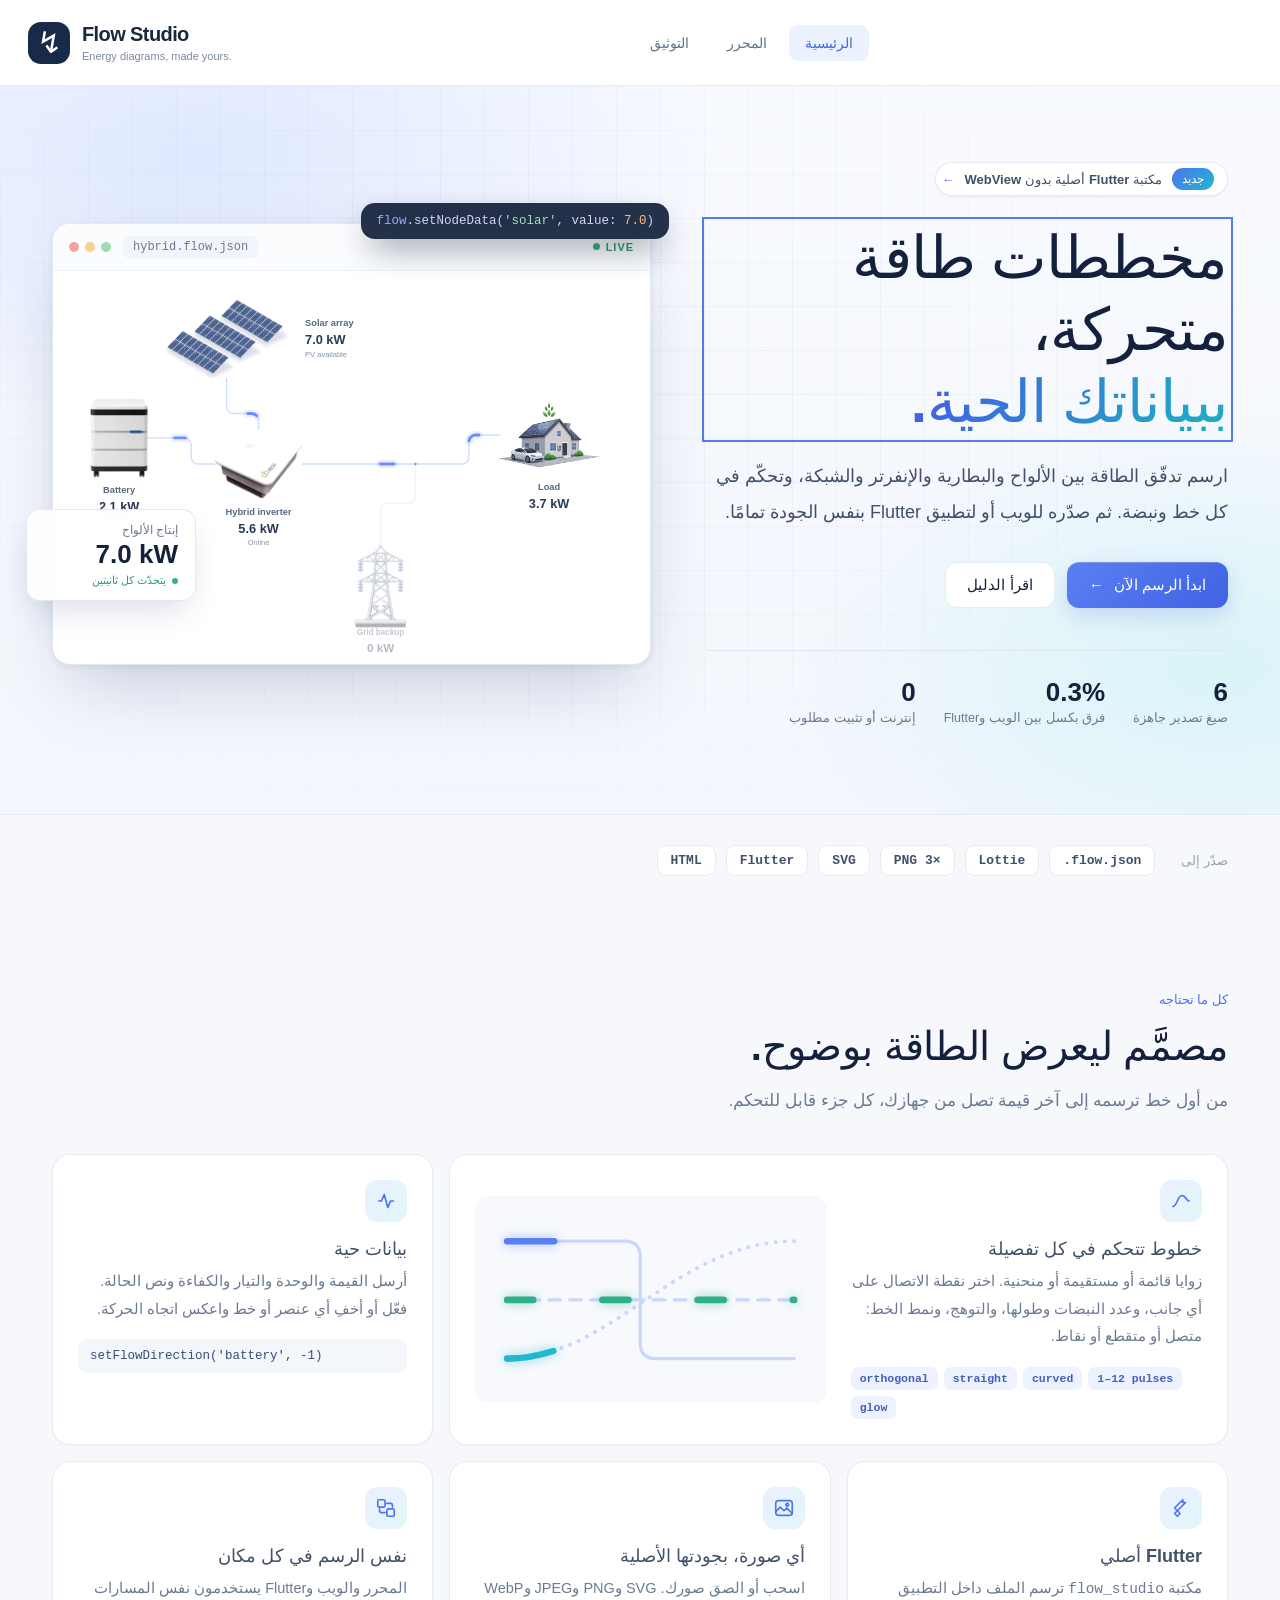
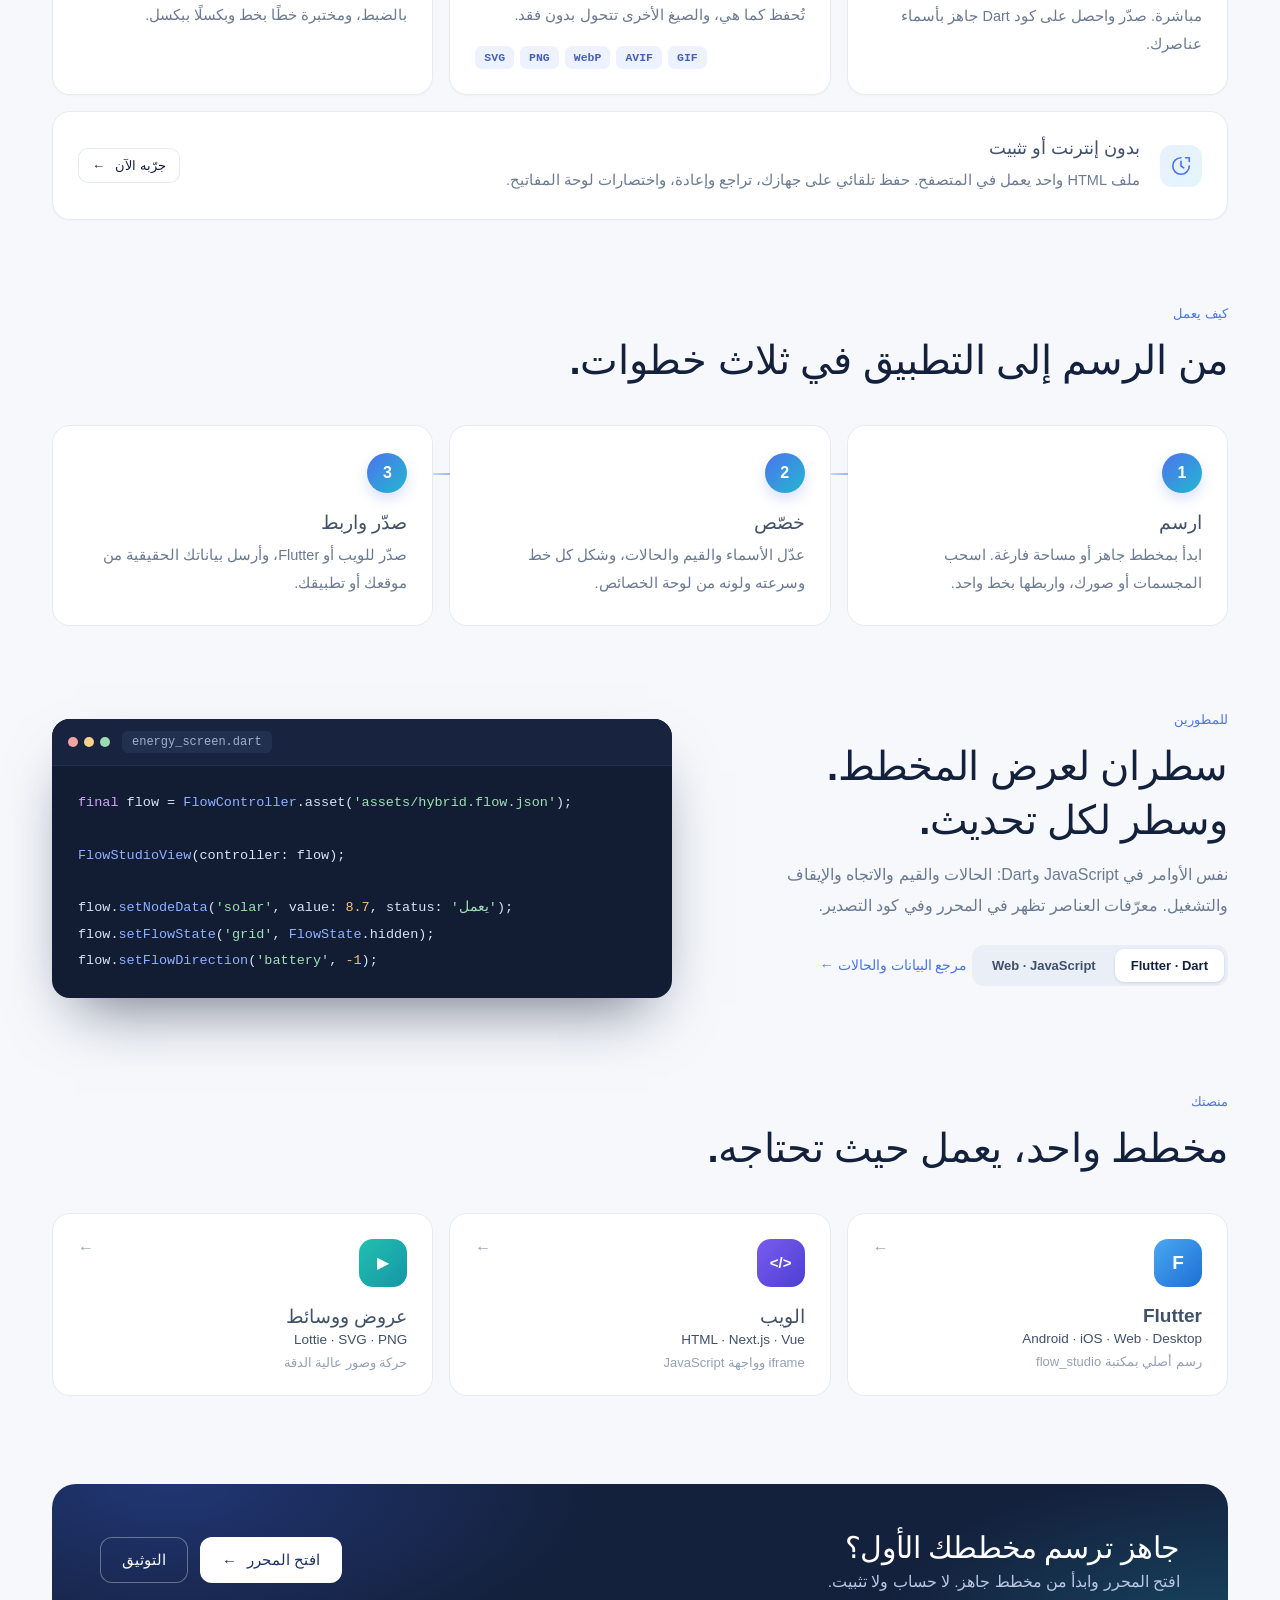
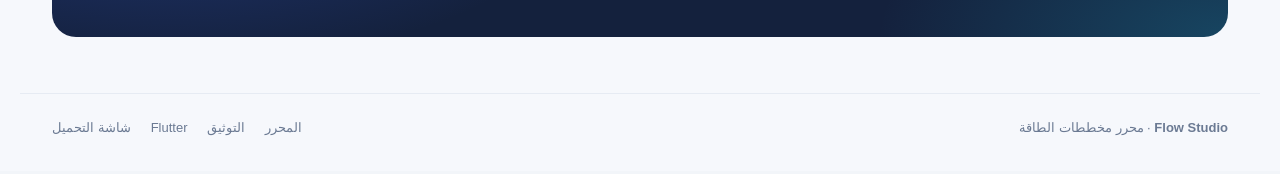
==== commit d99b5338: "Add new JSON files for hybrid energy flow and inverter with generator backup - Created Hybrid-invert" ====
--- a/src/index.html
+++ b/src/index.html
@@ -171,7 +171,7 @@
    <div class="dc-callout tip"><span class="dc-callout-icon" aria-hidden="true">✓</span><div><b>راقب جودة الصورة.</b><p>تبويب <b>Layout</b> يعرض دقة الصورة، وينبّهك إذا لم تكن كافية لتصدير PNG بدقة 3×. استخدم <b>Replace image</b> لاستبدالها دون فقد الإعدادات.</p></div></div>
    <h3>اختصارات</h3>
    <dl class="dc-keys">
-    <dt><kbd>C</kbd></dt><dd>ربط عنصرين</dd>
+    <dt><kbd>سحب نقطة</kbd></dt><dd>اختر عنصرًا ثم اسحب من أي نقطة من نقاطه الأربع إلى جانب العنصر الآخر. أو انقر النقطة ثم انقر الهدف.</dd><dt><kbd>طرف الخط</kbd></dt><dd>اختر خطًا واسحب طرفه الأزرق إلى جانب أو عنصر آخر لإعادة ربطه.</dd><dt><kbd>C</kbd></dt><dd>أداة الربط: انقر قرب الجانب الذي تريده في المصدر ثم في الهدف</dd>
     <dt><kbd>نقر مزدوج</kbd></dt><dd>على الخط: إضافة نقطة · على النقطة: حذفها</dd>
     <dt><kbd>← ↑ → ↓</kbd></dt><dd>تحريك العنصر 1px، ومع Shift ‏10px</dd>
     <dt><kbd dir="ltr">Ctrl/⌘ D</kbd></dt><dd>تكرار العنصر</dd>
@@ -354,8 +354,8 @@
    <div class="tool-group"><input id="project-title" class="title-input" aria-label="Project name" value="Hybrid energy flow"></div>
    <div class="tool-group"><button id="undo" class="icon" title="Undo (Ctrl/⌘ Z)" aria-label="Undo">↶</button><button id="redo" class="icon" title="Redo (Ctrl/⌘ Shift Z)" aria-label="Redo">↷</button><span class="tool-separator"></span><button id="connect" title="Connect two elements (C)" aria-pressed="false">↗ Connect</button><button id="motion" aria-pressed="true">Ⅱ Pause</button><span class="tool-separator"></span><label class="check"><input id="snap" type="checkbox" checked> Snap</label><label class="check"><input id="show-grid" type="checkbox"> Grid</label><span class="tool-separator"></span><div class="zoom-control"><button id="zoom-out" class="icon" aria-label="Zoom out">−</button><select id="zoom" aria-label="Canvas zoom"><option value="0.5">50%</option><option value="0.75">75%</option><option value="1" selected>Fit</option><option value="1.25">125%</option><option value="1.5">150%</option><option value="2">200%</option><option value="3">300%</option></select><button id="zoom-in" class="icon" aria-label="Zoom in">+</button></div></div>
   </div>
-  <div class="stage-scroll" id="stage-scroll"><div class="stage-size" id="stage-size"><svg id="canvas" xmlns="http://www.w3.org/2000/svg" viewBox="0 0 1000 650" aria-label="Editable energy flow diagram"></svg></div><div class="drop-overlay" id="drop-overlay" hidden><span>Drop images to add them</span></div></div>
-  <div class="canvas-footer"><span id="canvas-info">1000 × 650</span><span id="hint">Select an element or a line to edit.</span><button id="settings">Canvas settings</button></div>
+  <div class="stage-scroll" id="stage-scroll"><div class="stage-size" id="stage-size"><svg id="canvas" xmlns="http://www.w3.org/2000/svg" viewBox="0 0 1000 650" aria-label="Editable energy flow diagram"></svg></div><div id="line-toolbar" class="line-toolbar" role="toolbar" aria-label="Line shape" hidden><button data-line-shape="straight" title="Straight — direct line" aria-label="Straight"><svg viewBox="0 0 24 24"><path d="M4 19 20 5"/></svg></button><button data-line-shape="orthogonal" title="Elbow — right angles, drag a section to move it" aria-label="Elbow"><svg viewBox="0 0 24 24"><path d="M4 19h7V5h9"/></svg></button><button data-line-shape="curved" title="Curved — smooth curve" aria-label="Curved"><svg viewBox="0 0 24 24"><path d="M4 19C13 19 11 5 20 5"/></svg></button><span class="line-toolbar-sep"></span><button data-line-action="auto" title="Automatic route — follows the elements">Auto</button><button data-line-action="reverse" title="Reverse the motion direction" aria-label="Reverse direction"><svg viewBox="0 0 24 24"><path d="M5 8h13l-3-3M19 16H6l3 3"/></svg></button></div><div class="drop-overlay" id="drop-overlay" hidden><span>Drop images to add them</span></div></div>
+  <div class="canvas-footer"><span id="canvas-info">1000 × 650</span><span id="hint">Select an element or a line to edit.</span><button id="overflow-warning" class="overflow-warning" hidden></button><button id="settings">Canvas settings</button></div>
  </section>
  <aside class="inspector-panel" aria-labelledby="inspector-title">
   <div class="inspector-head"><div class="inspector-heading"><span id="inspector-kind" class="kind-badge">Canvas</span><h2 id="inspector-title">Canvas settings</h2><p id="inspector-subtitle">Size, background and project layout.</p></div><div id="inspector-actions" class="head-actions"></div></div>
@@ -365,6 +365,12 @@
 </main></section>
 <noscript><p class="no-script" lang="ar" dir="rtl">فعّل JavaScript لفتح المحرر وصفحات المشروع.</p></noscript>
 <div id="toast" role="status" aria-live="polite"></div>
+<dialog id="overflow-dialog" aria-labelledby="overflow-title">
+ <div class="dialog-head"><div><span class="eyebrow">BEFORE YOU EXPORT</span><h2 id="overflow-title">Some content is outside the canvas</h2></div><button data-close="overflow-dialog" aria-label="Close">×</button></div>
+ <p class="dialog-note">These parts would be cut off in the exported file:</p>
+ <ul id="overflow-list" class="overflow-list"></ul>
+ <div class="dialog-actions"><button data-close="overflow-dialog">Cancel</button><button id="overflow-crop">Export cropped</button><button id="overflow-grow" class="primary">Enlarge canvas &amp; export</button></div>
+</dialog>
 <dialog id="flutter-dialog" class="code-dialog">
  <div class="dialog-head"><div><span class="eyebrow">FLUTTER · ANDROID · IOS · WEB · DESKTOP</span><h2>Use it in Flutter</h2></div><button data-close="flutter-dialog" aria-label="Close">×</button></div>
  <p class="dialog-note">Your project file is downloaded. Put it in your app's <code>assets</code> folder and paste the code below. The <code>flow_studio</code> package draws the same routes, motion, artwork and labels natively — no WebView.</p>
--- a/src/styles.css
+++ b/src/styles.css
@@ -118,3 +118,33 @@
 .head-actions .icon svg{width:16px;height:16px;fill:none;stroke:currentColor;stroke-width:1.4;stroke-linecap:round;stroke-linejoin:round;display:block;margin:auto}
 #toast{max-width:min(560px,calc(100vw - 32px));text-align:center;line-height:1.5}
 #custom-assets-wrap .pane-heading{margin-top:22px}
+/* Connection ports and line end handles (editor only) */
+#canvas .port-handle{fill:#fff;stroke:#4d73ef;cursor:crosshair;transition:fill .12s}
+#canvas .port-handle[data-port]:hover{fill:#4d73ef}
+#canvas .port-handle.subtle{stroke:#9fb4ef}
+#canvas .port-handle.target{stroke:#9fb4ef;pointer-events:none}
+#canvas .port-handle.snapped{fill:#4d73ef;stroke:#fff;filter:drop-shadow(0 0 4px #4d73ef99)}
+#canvas .port-handle.origin{fill:#4d73ef;stroke:#fff;pointer-events:none}
+#canvas .end-handle{fill:#4d73ef;stroke:#fff;cursor:grab;filter:drop-shadow(0 1px 2px #1d2c4455)}
+#canvas .end-handle:hover{fill:#2f56d6}
+#canvas .link-preview{fill:none;stroke:#4d73ef;stroke-linecap:round;pointer-events:none}
+.overflow-warning{flex:none;background:#fff4e2!important;color:#a5610f!important;border-radius:7px;padding:5px 9px!important;font-size:10.5px!important;font-weight:700;max-width:none!important}
+.overflow-warning:hover{background:#ffe9c7!important}
+.overflow-list{list-style:none;margin:0;padding:0;display:flex;flex-direction:column;gap:6px;max-height:240px;overflow:auto}
+.overflow-list li{display:flex;justify-content:space-between;gap:12px;padding:10px 12px;border-radius:9px;background:#fff7ea;font-size:12px;color:#5b4520}
+.overflow-list span{color:#a5610f;font-weight:600;white-space:nowrap}
+#overflow-dialog .dialog-actions{flex-wrap:wrap}
+/* Section and corner handles on a selected line */
+#canvas .segment-handle{fill:#fff;stroke:#4d73ef;filter:drop-shadow(0 1px 2px #1d2c4433)}
+#canvas .segment-handle.h{cursor:ns-resize}#canvas .segment-handle.v{cursor:ew-resize}
+#canvas .segment-handle:hover{fill:#4d73ef}
+#canvas .corner-handle{fill:#fff;stroke:#4d73ef;cursor:move}
+#canvas .corner-handle:hover{fill:#4d73ef}
+#canvas .port-handle.active{stroke:#4d73ef}
+/* Floating toolbar for the selected line */
+.line-toolbar{position:absolute;z-index:3;transform:translateX(-50%);display:flex;align-items:center;gap:2px;padding:4px;background:#fff;border-radius:11px;box-shadow:0 6px 20px #1d2c4429,0 0 0 1px #e3e9f2}
+.line-toolbar button{height:30px;min-width:32px;padding:0 8px;background:transparent;border-radius:8px;color:#4a5a72;font-size:11px;display:grid;place-items:center}
+.line-toolbar button:hover{background:#eef2f9}
+.line-toolbar button[aria-pressed=true]{background:#e8eeff;color:#2f56d6}
+.line-toolbar svg{width:18px;height:18px;fill:none;stroke:currentColor;stroke-width:2;stroke-linecap:round;stroke-linejoin:round}
+.line-toolbar-sep{width:1px;height:20px;background:#e6ebf2;margin:0 3px}
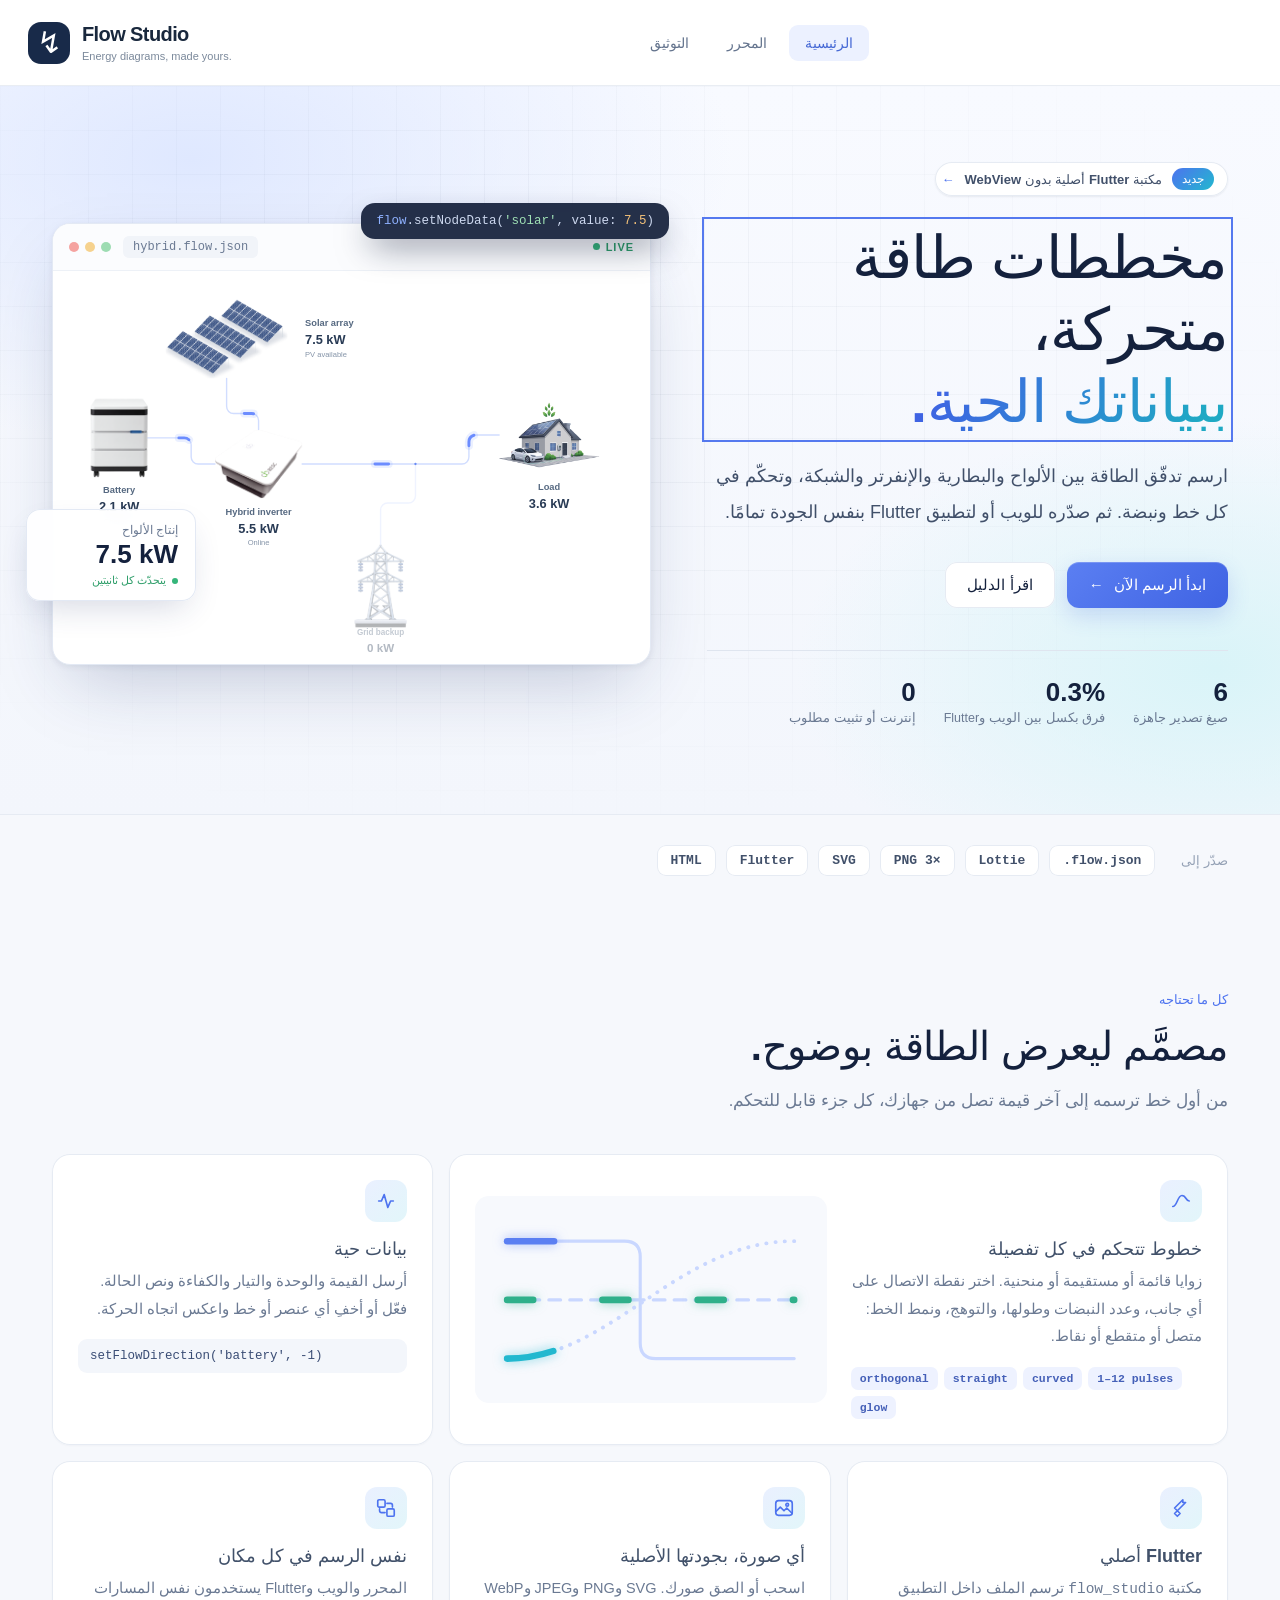
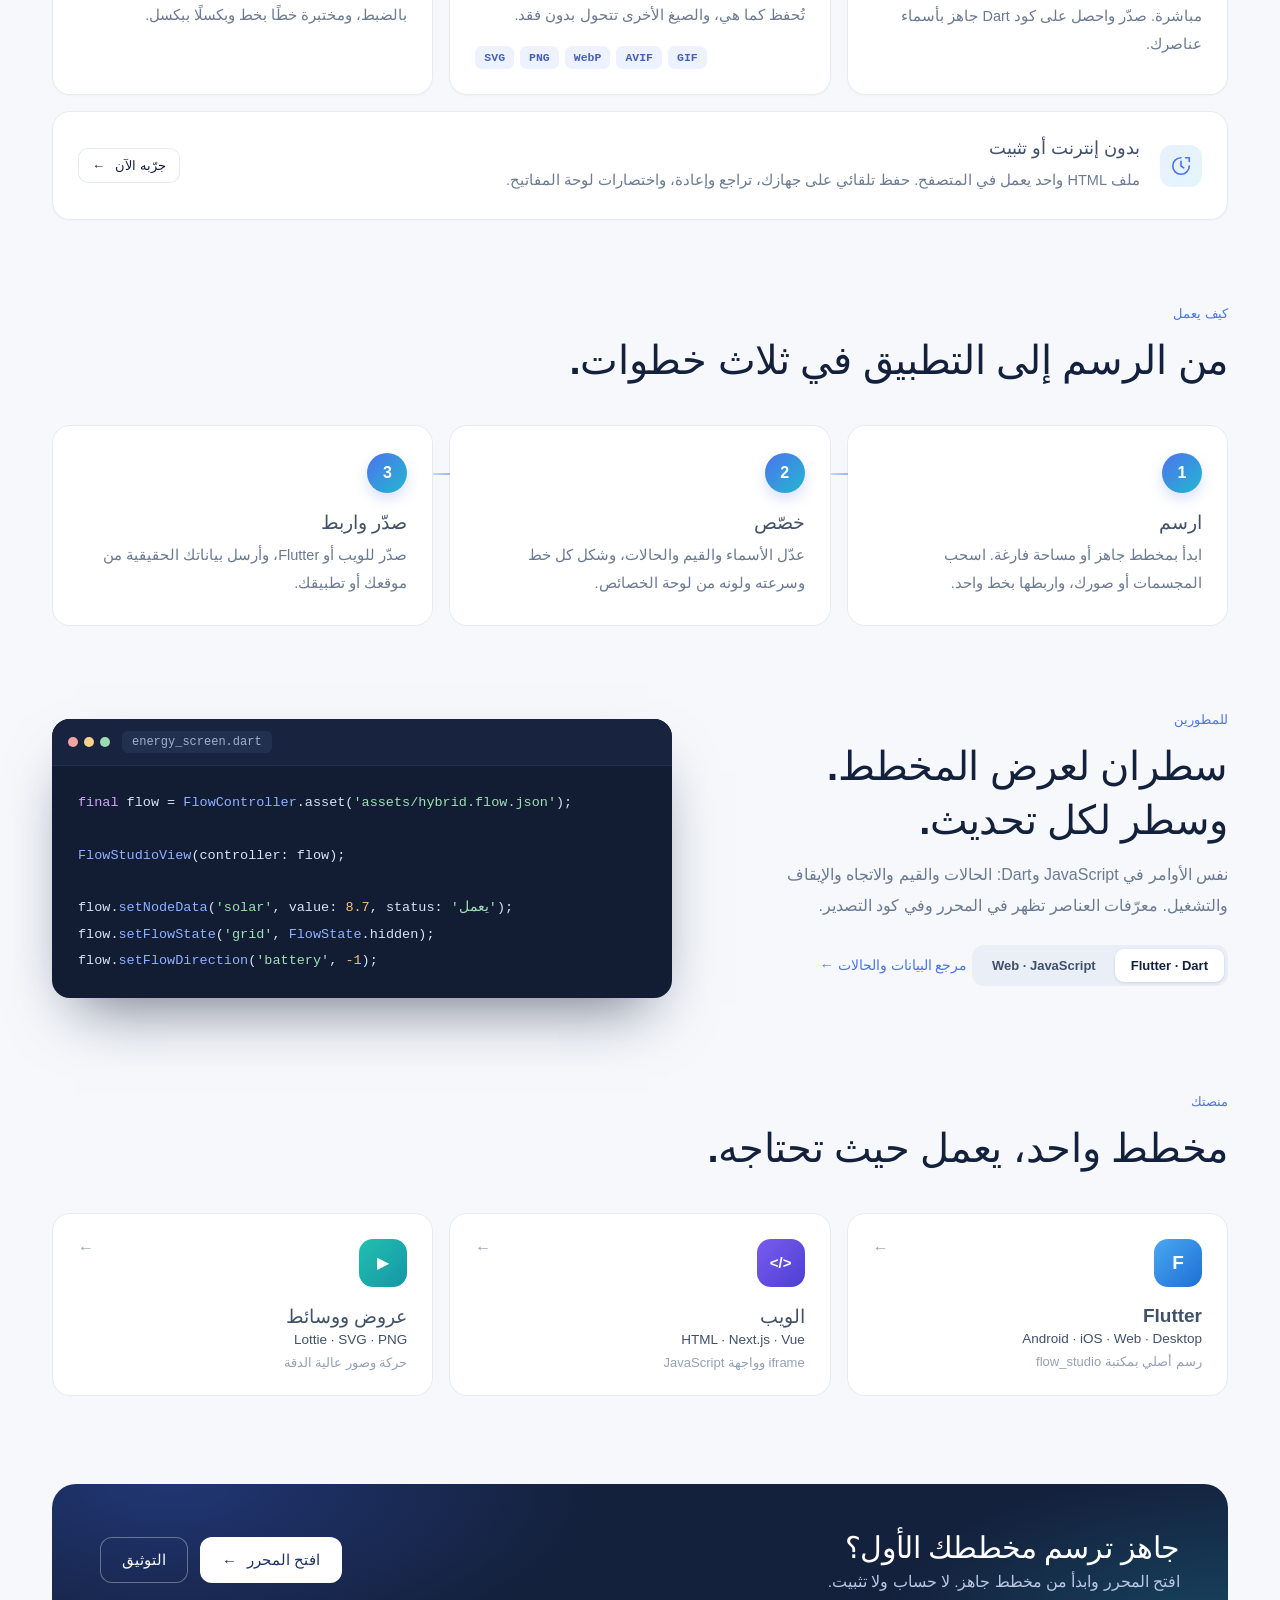
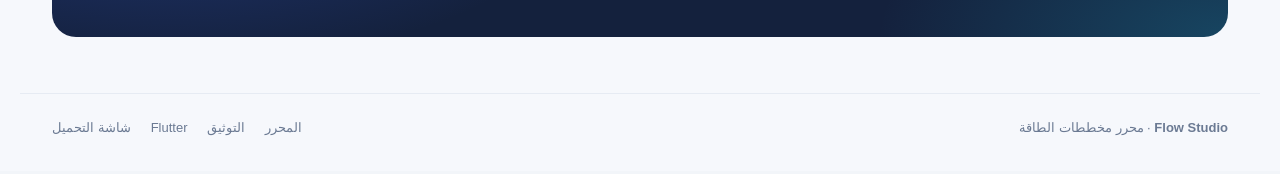
==== commit 432da66f: "Update README and HTML files with improved descriptions for flow diagram features and controls" ====
--- a/src/index.html
+++ b/src/index.html
@@ -156,9 +156,9 @@
     <tr><td>Glow</td><td>قوة التوهج حول النبضة؛ 0% يلغيه.</td></tr>
     <tr><td rowspan="2">Style</td><td>Pulse / Track color · width</td><td>ألوان وعرض النبضة والخط الأساسي.</td></tr>
     <tr><td>Track style · Corner radius</td><td>خط متصل أو متقطع أو نقاط، واستدارة الزوايا.</td></tr>
-    <tr><td rowspan="3">Route</td><td>Shape</td><td>زوايا قائمة، مستقيم، أو منحنى ناعم.</td></tr>
+    <tr><td rowspan="3">Route</td><td>Shape</td><td>مستقيم، متعرّج بزوايا قائمة (Elbow)، أو منحنى ناعم. متاح أيضًا من الشريط العائم فوق الخط المحدد.</td></tr>
     <tr><td>Start / End · Offset</td><td>جانب الاتصال بكل عنصر، وإزاحة النقطة على طول الجانب.</td></tr>
-    <tr><td>Points</td><td>مسار تلقائي، أو نقاط يدوية تحرّكها أو تكتب إحداثياتها.</td></tr>
+    <tr><td>Points</td><td>في الخط المتعرّج اسحب مقبض أي جزء لتحريكه وتبقى الزوايا قائمة. في المستقيم والمنحنى اسحب كل زاوية بحرية. أو اكتب الإحداثيات.</td></tr>
    </tbody></table></div>
    <h3>استيراد الصور</h3>
    <p>اسحب الصور إلى المساحة، أو الصقها بـ <kbd dir="ltr">Ctrl/⌘ V</kbd>، أو استخدم <b>Import artwork</b>. يمكن استيراد عدة صور مرة واحدة.</p>
@@ -171,7 +171,7 @@
    <div class="dc-callout tip"><span class="dc-callout-icon" aria-hidden="true">✓</span><div><b>راقب جودة الصورة.</b><p>تبويب <b>Layout</b> يعرض دقة الصورة، وينبّهك إذا لم تكن كافية لتصدير PNG بدقة 3×. استخدم <b>Replace image</b> لاستبدالها دون فقد الإعدادات.</p></div></div>
    <h3>اختصارات</h3>
    <dl class="dc-keys">
-    <dt><kbd>سحب نقطة</kbd></dt><dd>اختر عنصرًا ثم اسحب من أي نقطة من نقاطه الأربع إلى جانب العنصر الآخر. أو انقر النقطة ثم انقر الهدف.</dd><dt><kbd>طرف الخط</kbd></dt><dd>اختر خطًا واسحب طرفه الأزرق إلى جانب أو عنصر آخر لإعادة ربطه.</dd><dt><kbd>C</kbd></dt><dd>أداة الربط: انقر قرب الجانب الذي تريده في المصدر ثم في الهدف</dd>
+    <dt><kbd>سحب نقطة</kbd></dt><dd>اختر عنصرًا ثم اسحب من أي نقطة من نقاطه الأربع إلى جانب العنصر الآخر. أو انقر النقطة ثم انقر الهدف.</dd><dt><kbd>طرف الخط</kbd></dt><dd>اختر خطًا واسحب طرفه الأزرق إلى أي نقطة على جانب عنصر: يرتبط في مكان الإفلات بالضبط، ويرجع لمنتصف الجانب عند الاقتراب منه.</dd><dt><kbd>مقبض الجزء</kbd></dt><dd>في الخط المتعرّج: اسحبه لتحريك الجزء كاملًا مع بقاء الزوايا قائمة.</dd><dt><kbd>C</kbd></dt><dd>أداة الربط: انقر قرب الجانب الذي تريده في المصدر ثم في الهدف</dd>
     <dt><kbd>نقر مزدوج</kbd></dt><dd>على الخط: إضافة نقطة · على النقطة: حذفها</dd>
     <dt><kbd>← ↑ → ↓</kbd></dt><dd>تحريك العنصر 1px، ومع Shift ‏10px</dd>
     <dt><kbd dir="ltr">Ctrl/⌘ D</kbd></dt><dd>تكرار العنصر</dd>
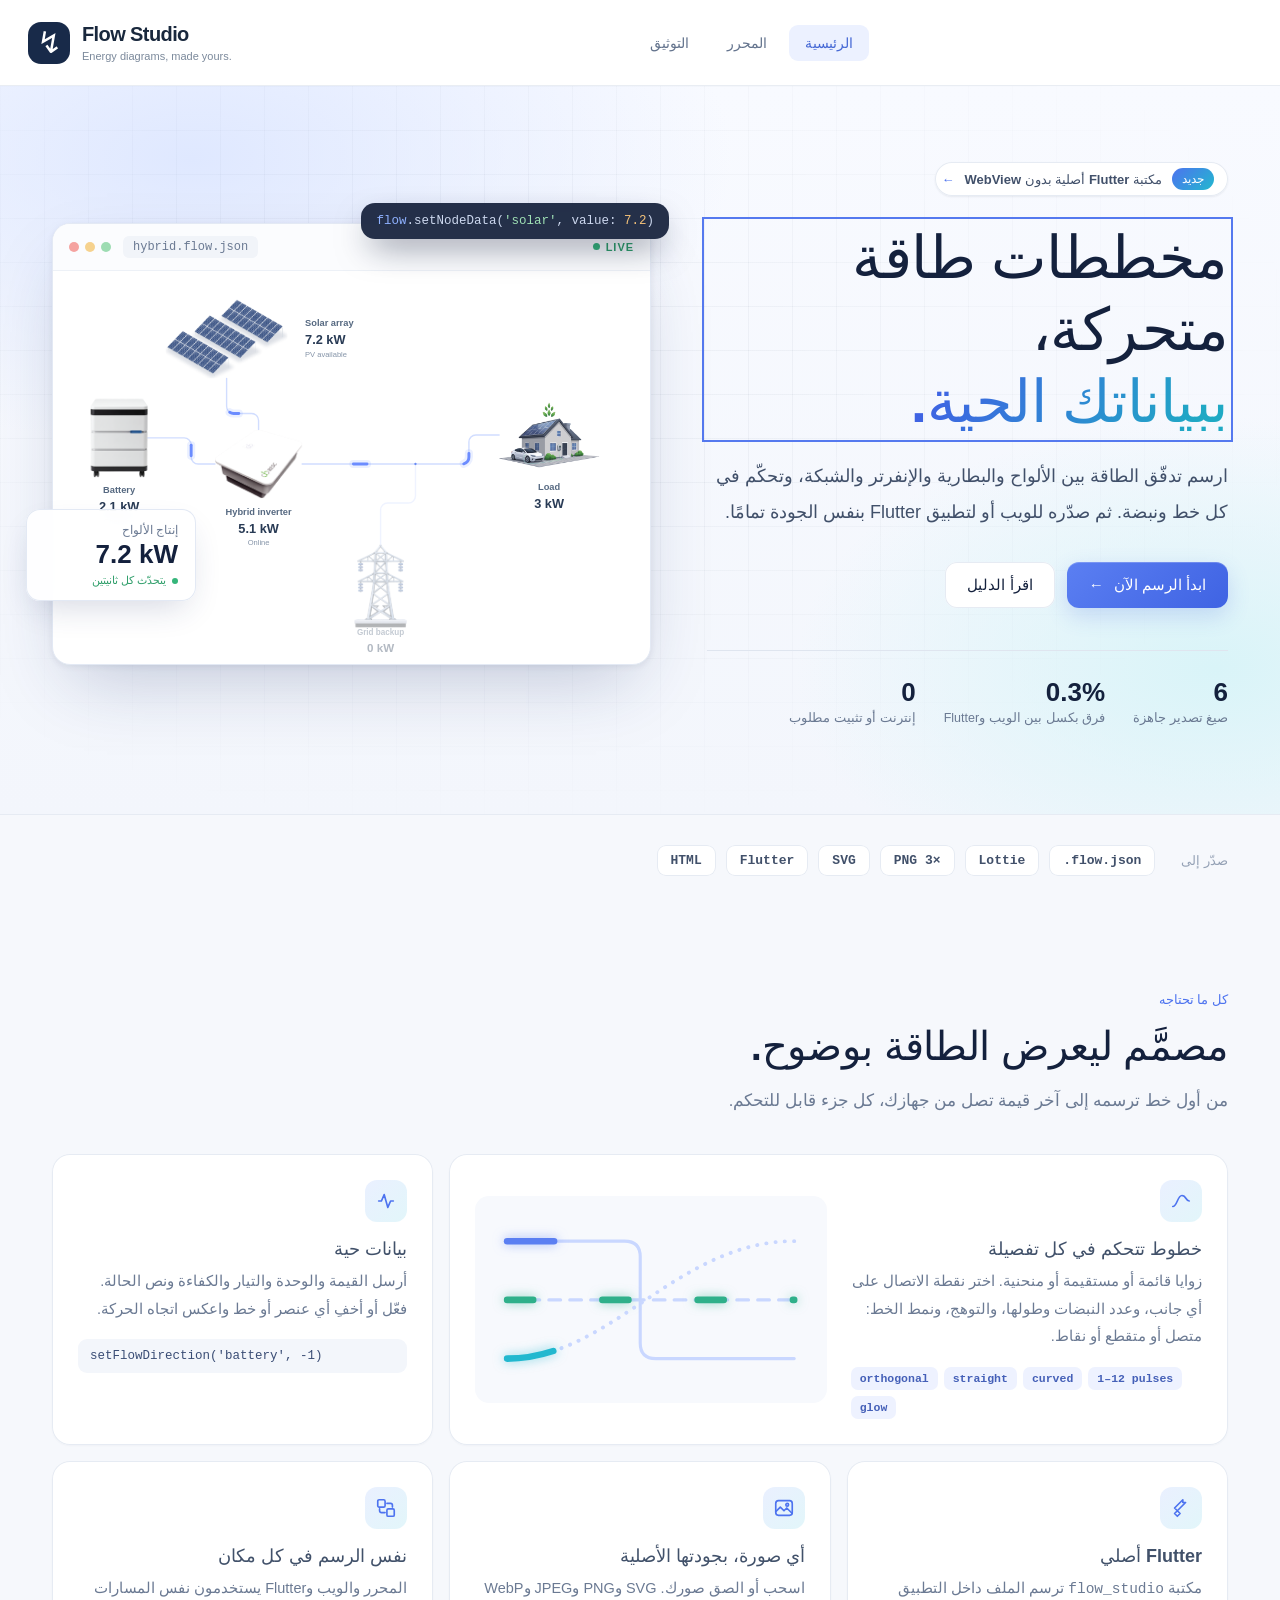
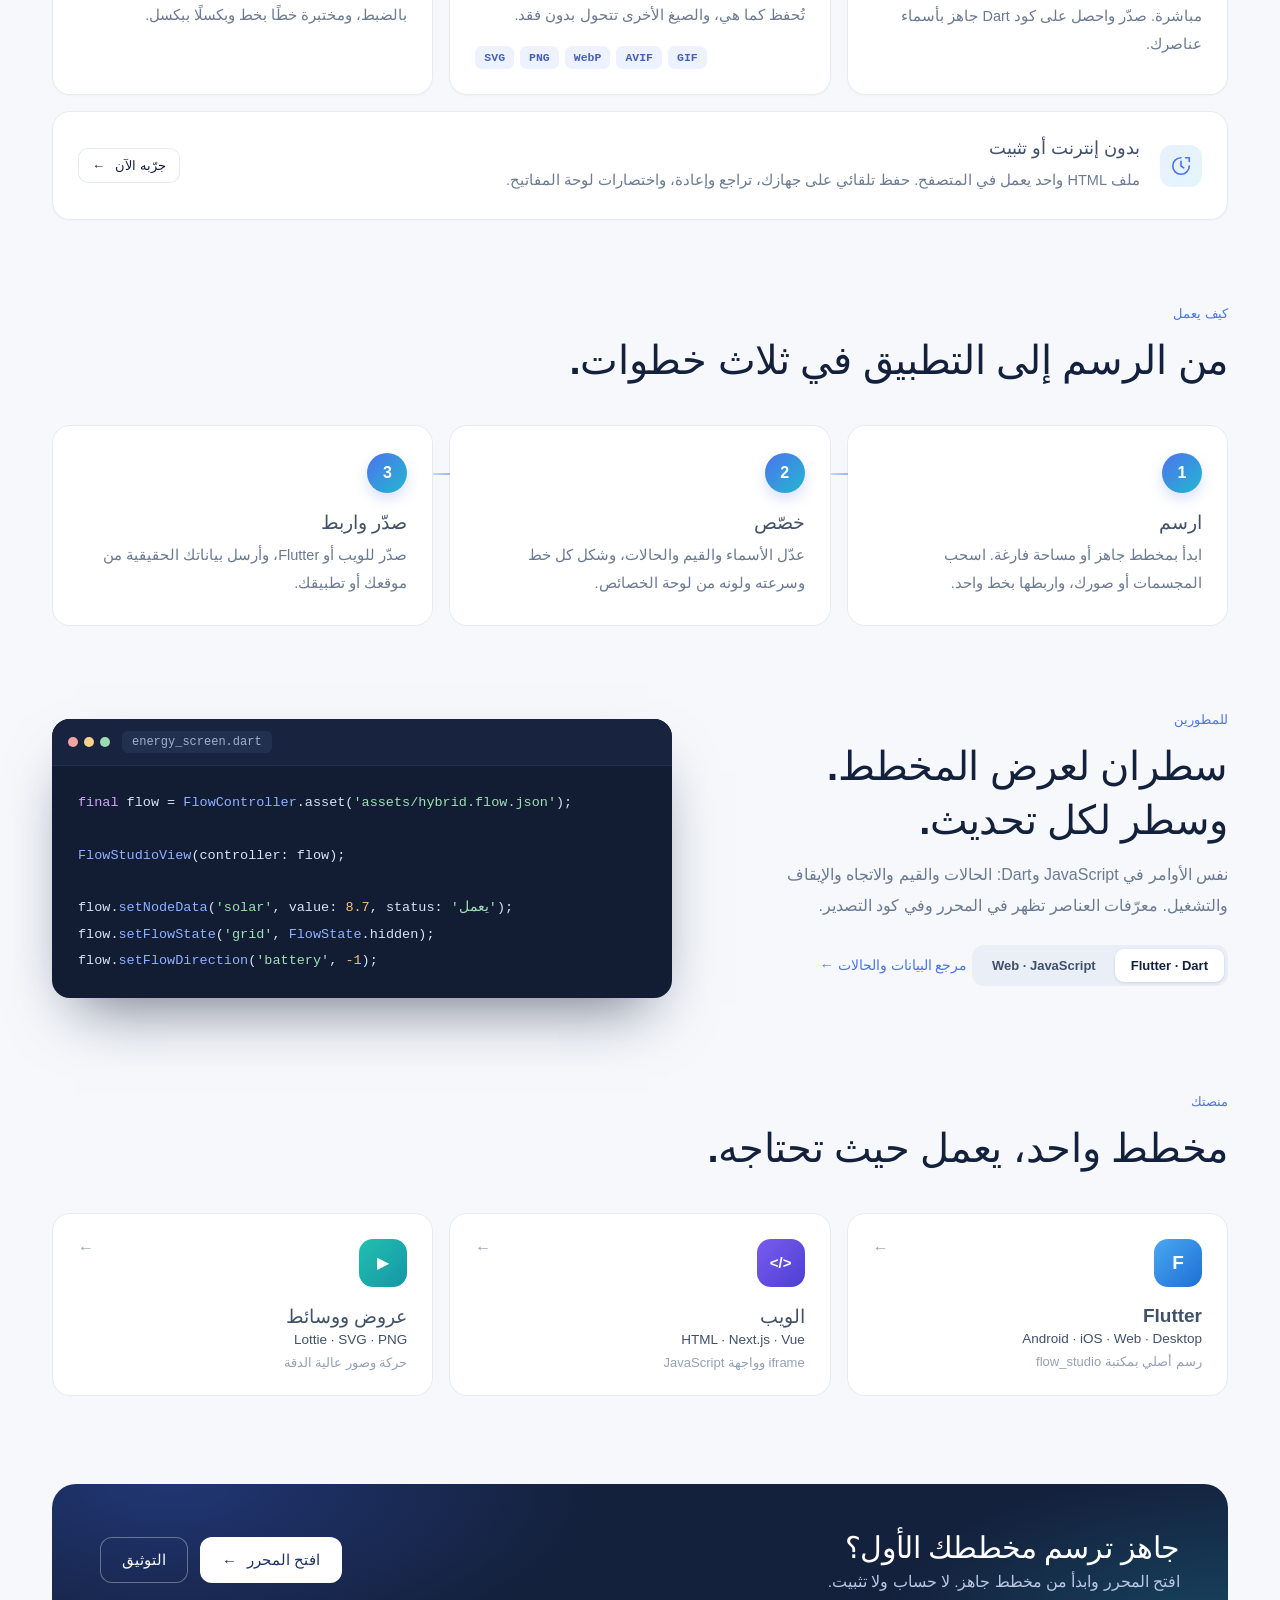
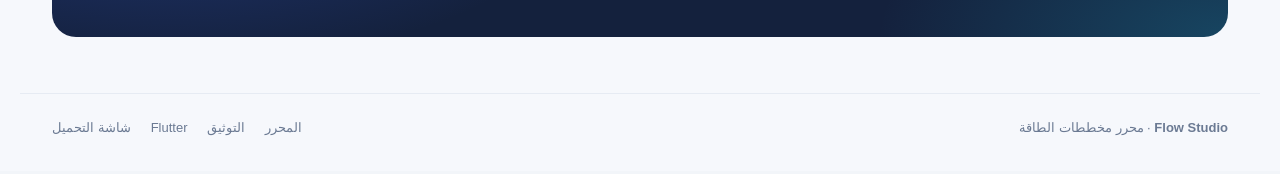
==== commit 69fa1726: "Add isometric artwork for various structures including a house, utility pole, pump, and school - Imp" ====
--- a/src/index.html
+++ b/src/index.html
@@ -160,6 +160,8 @@
     <tr><td>Start / End · Offset</td><td>جانب الاتصال بكل عنصر، وإزاحة النقطة على طول الجانب.</td></tr>
     <tr><td>Points</td><td>في الخط المتعرّج اسحب مقبض أي جزء لتحريكه وتبقى الزوايا قائمة. في المستقيم والمنحنى اسحب كل زاوية بحرية. أو اكتب الإحداثيات.</td></tr>
    </tbody></table></div>
+   <h3>العناصر الجاهزة</h3><p>مكتبة <b>Elements</b> تضم: صفوف ألواح (Solar array)، لوح منفرد، منزل بألواح على السطح (Solar home)، مدرسة بفناء ومظلة ألواح (School)، مصنع بسطح ألواح (Factory)، البطارية، الإنفرتر، برج الشبكة، عمود كهرباء بمحوّل (Utility pole)، الحمل، مولد الديزل، المضخة، ونقطة التقاء. كلها رسومات متناسقة بخلفية شفافة. جرّب <b>Starting layout</b>: Solar home system أو School solar system أو Factory with generator backup.</p>
+   <h3>منزل بأجزاء قابلة للإضافة</h3><p>العنصر <b>House + parts</b> منزل له أماكن ثابتة: السطح للألواح، الحائط للإنفرتر، والفناء للبطارية ولعمود الكهرباء. اختر المنزل ثم تبويب <b>Parts</b> وفعّل أو ألغِ كل جزء. كل جزء عنصر مستقل له معرّف وقيم وحالة يمكن تحديثها من تطبيقك، ويتحرك ويكبر مع المنزل. الخطوط بين الأجزاء تُضاف تلقائيًا وتُرسم فوق المنزل (خيار <code dir="ltr">onTop</code>). جرّب <b>Starting layout → Home with roof solar &amp; yard parts</b>.</p>
    <h3>استيراد الصور</h3>
    <p>اسحب الصور إلى المساحة، أو الصقها بـ <kbd dir="ltr">Ctrl/⌘ V</kbd>، أو استخدم <b>Import artwork</b>. يمكن استيراد عدة صور مرة واحدة.</p>
    <div class="doc-table-wrap"><table class="doc-table"><thead><tr><th>الصيغة</th><th>طريقة الحفظ</th></tr></thead><tbody>
@@ -341,7 +343,7 @@
     <button id="import-asset" class="dropzone" type="button"><span class="dropzone-icon" aria-hidden="true">⤒</span><b>Import artwork</b><small>Drop, paste or browse · SVG, PNG, JPEG, WebP, GIF, AVIF, BMP, ICO</small></button>
     <div id="custom-assets-wrap" hidden><h3 class="pane-heading">Your artwork</h3><div id="custom-assets" class="palette"></div></div>
     <h3 class="pane-heading">Starting layout</h3>
-    <div class="row-control"><select id="preset" aria-label="Starting layout"><option value="hybrid">Hybrid energy flow</option><option value="generator">Hybrid + generator backup</option><option value="pump">Solar pump flow</option><option value="blank">Blank canvas</option></select><button id="apply-preset">Load</button></div>
+    <div class="row-control"><select id="preset" aria-label="Starting layout"><option value="hybrid">Hybrid energy flow</option><option value="generator">Hybrid + generator backup</option><option value="pump">Solar pump flow</option><option value="house-parts">Home with roof solar &amp; yard parts</option><option value="home-system">Solar home system</option><option value="school">School solar system</option><option value="factory">Factory with generator backup</option><option value="blank">Blank canvas</option></select><button id="apply-preset">Load</button></div>
    </div>
    <div id="pane-layers" role="tabpanel" aria-labelledby="tab-layers" class="tab-pane" hidden>
     <div id="layers" class="layer-list"></div>
--- a/src/styles.css
+++ b/src/styles.css
@@ -148,3 +148,12 @@
 .line-toolbar button[aria-pressed=true]{background:#e8eeff;color:#2f56d6}
 .line-toolbar svg{width:18px;height:18px;fill:none;stroke:currentColor;stroke-width:2;stroke-linecap:round;stroke-linejoin:round}
 .line-toolbar-sep{width:1px;height:20px;background:#e6ebf2;margin:0 3px}
+/* Parts tab: one row per slot of a host element */
+.part-row{display:flex;align-items:center;gap:10px;padding:9px;border-radius:11px;background:#f6f8fb;margin-bottom:7px}
+.part-row img{width:40px;height:40px;object-fit:contain;background:#fff;border-radius:8px;box-shadow:inset 0 0 0 1px #e6ebf2;flex:none}
+.part-row>div{flex:1;min-width:0}
+.part-row b{display:block;font-size:12px;color:#2f3e55}
+.part-row small{display:block;font-size:10.5px;color:#8c99ad;margin-top:2px;overflow:hidden;text-overflow:ellipsis;white-space:nowrap}
+.part-row code{font-size:10px;background:#eef2f7;padding:1px 4px;border-radius:4px}
+.part-row button{padding:6px 9px;font-size:11px;background:#fff;box-shadow:inset 0 0 0 1px #e1e7ef}
+.toggle.compact{margin:0;gap:0}
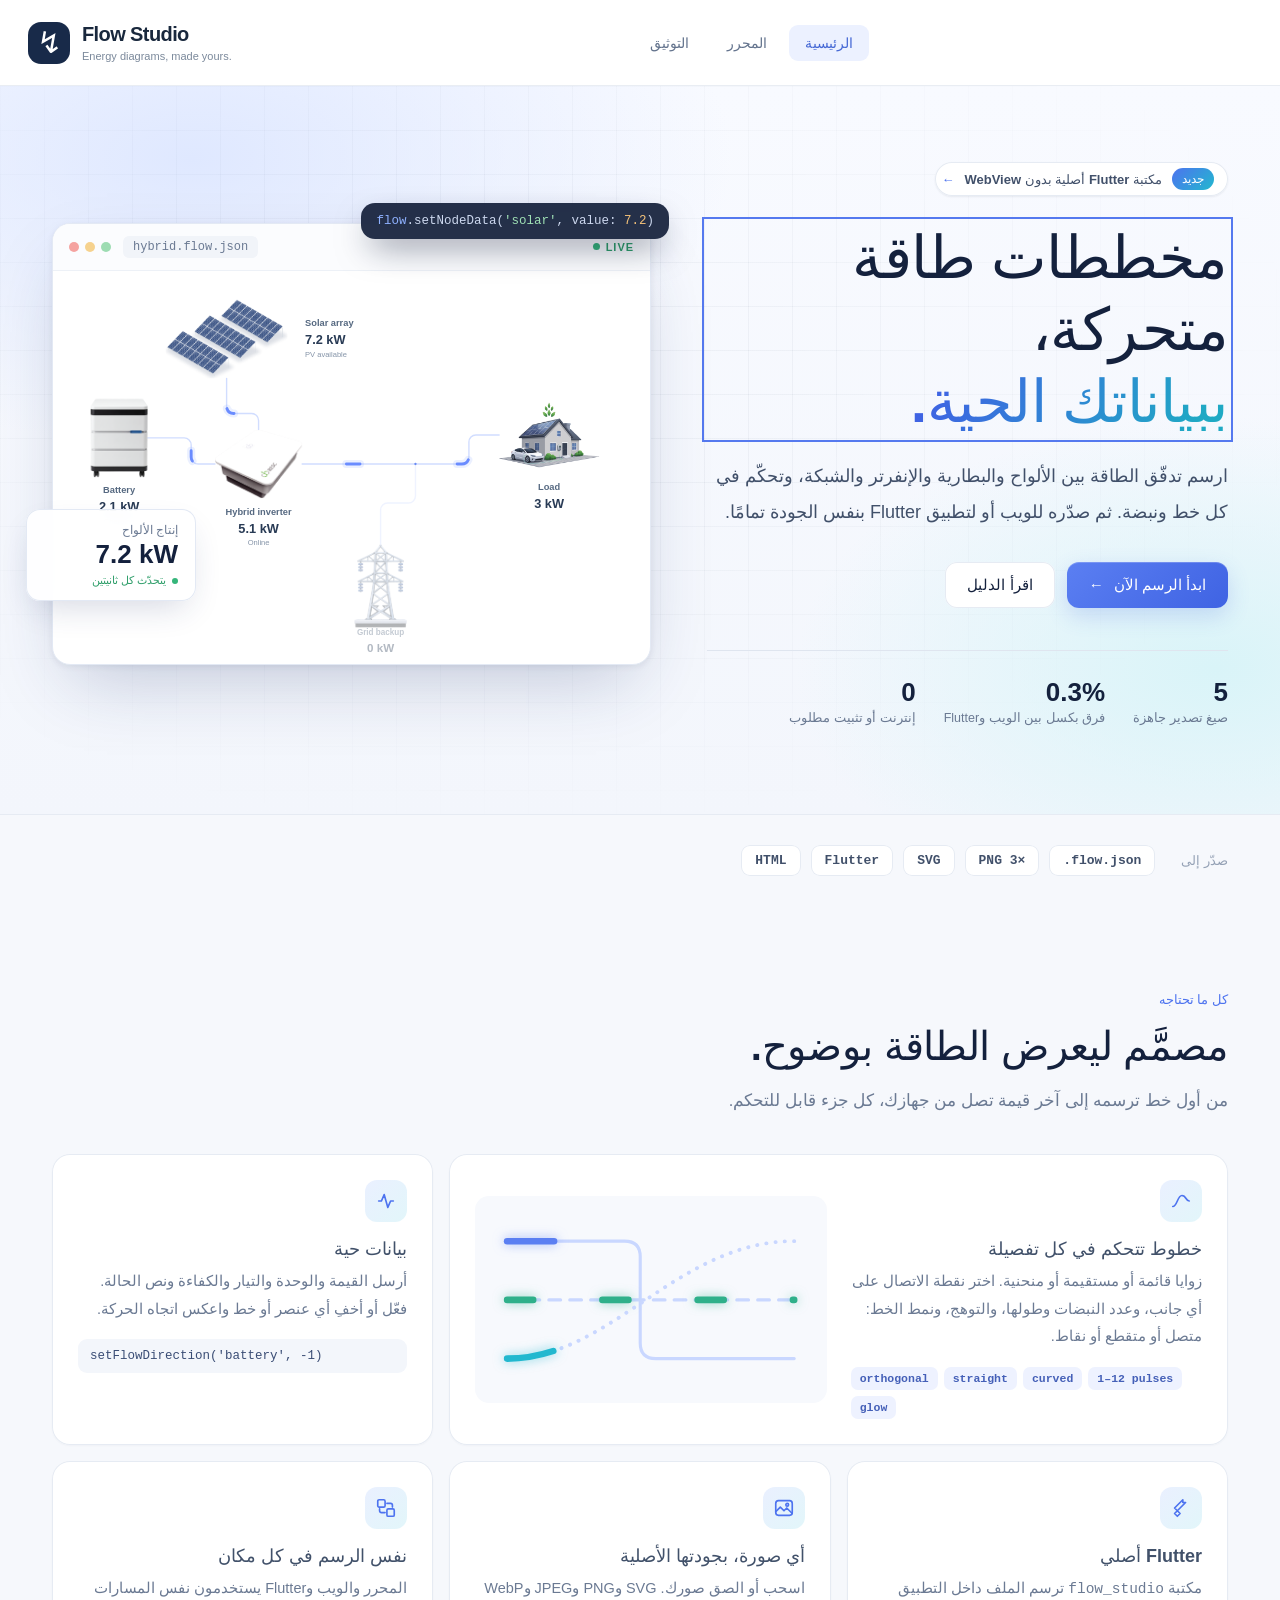
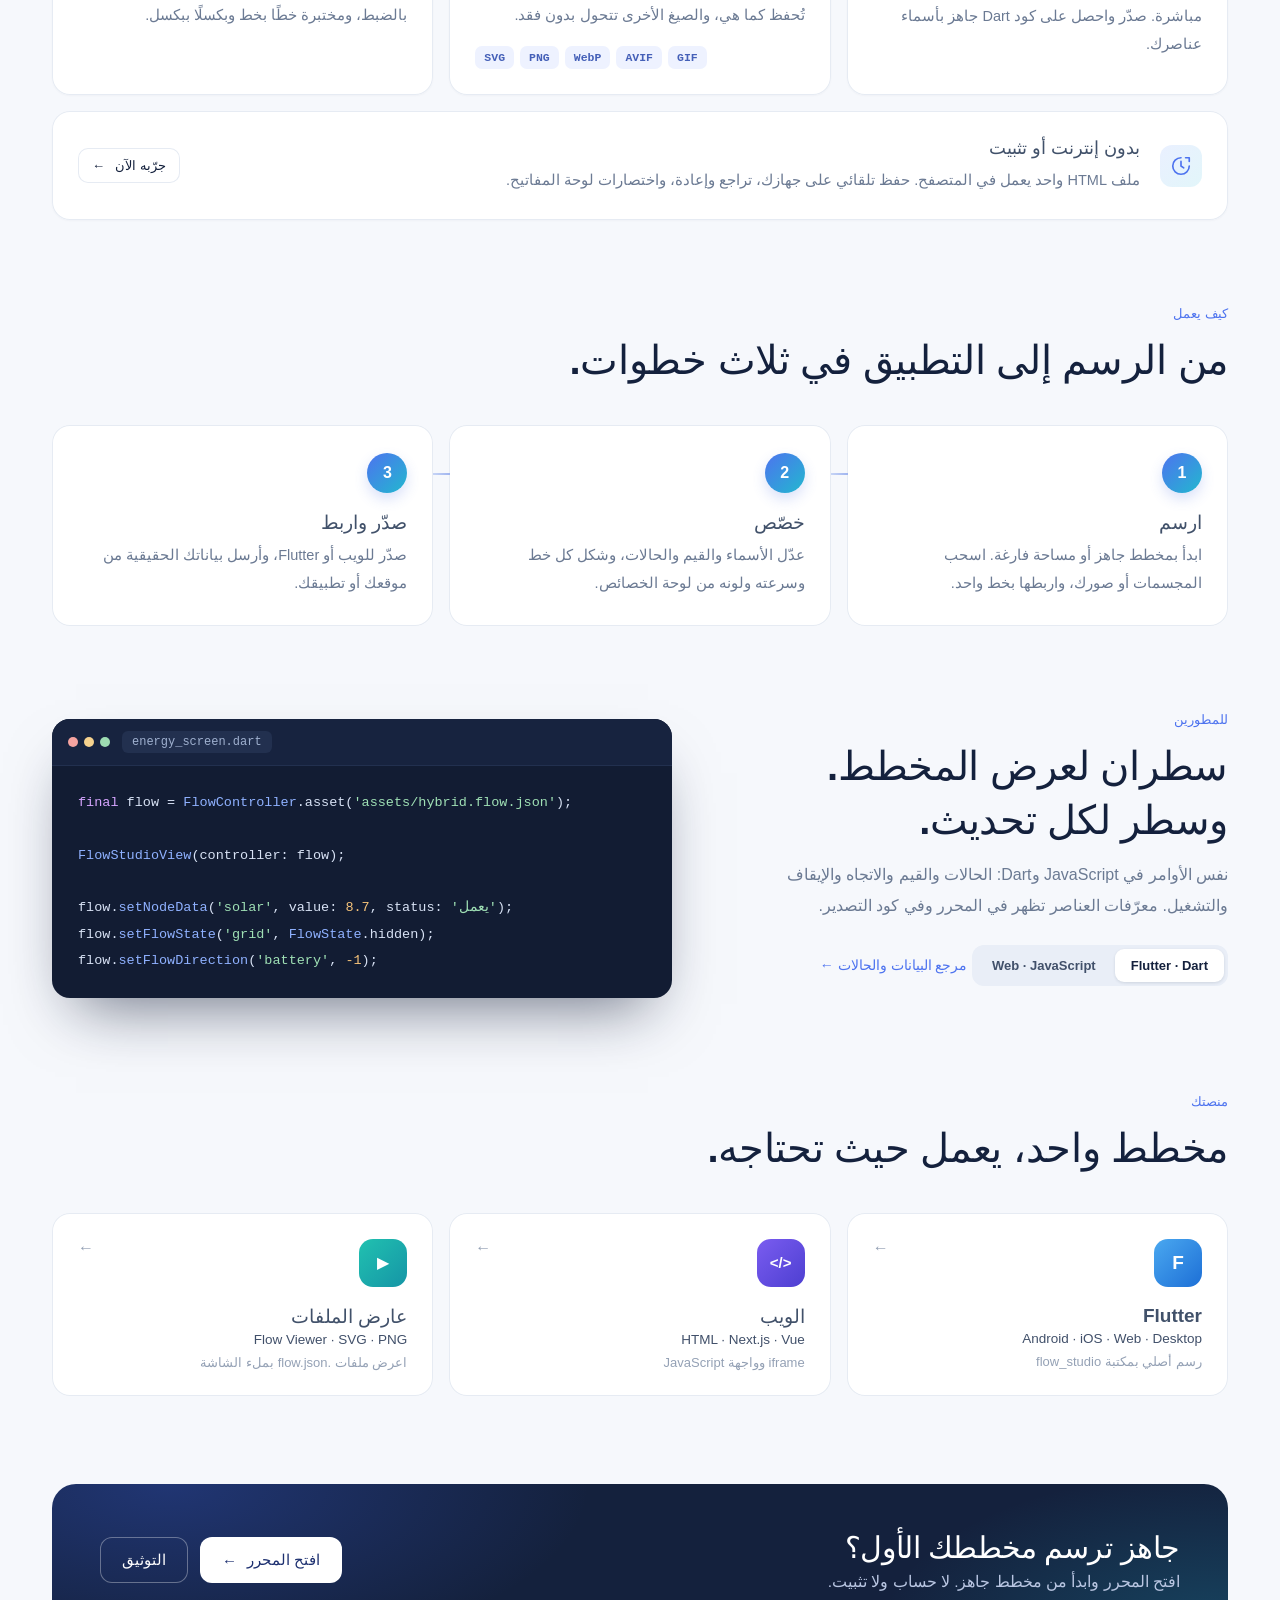
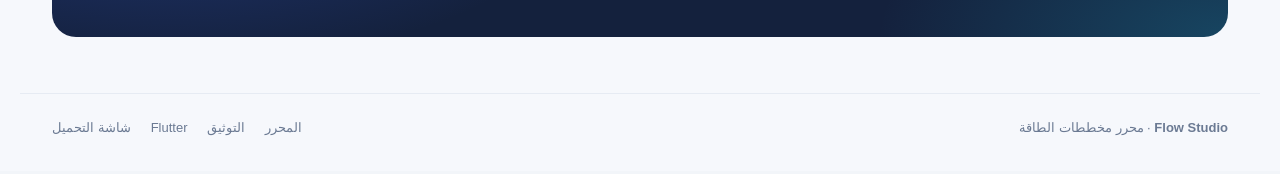
==== commit 32178af2: "Add dashboard, EV charger, and smart meter artwork - Implemented a new dashboard UI in `dashboard.da" ====
--- a/src/index.html
+++ b/src/index.html
@@ -37,7 +37,7 @@
     <p class="lp-lead">ارسم تدفّق الطاقة بين الألواح والبطارية والإنفرتر والشبكة، وتحكّم في كل خط ونبضة. ثم صدّره للويب أو لتطبيق Flutter بنفس الجودة تمامًا.</p>
     <div class="lp-actions"><a class="lp-btn primary" href="#editor">ابدأ الرسم الآن<i aria-hidden="true">←</i></a><a class="lp-btn ghost" href="#docs/quickstart">اقرأ الدليل</a></div>
     <ul class="lp-proof">
-     <li><b>6</b><span>صيغ تصدير جاهزة</span></li>
+     <li><b>5</b><span>صيغ تصدير جاهزة</span></li>
      <li><b dir="ltr">0.3%</b><span>فرق بكسل بين الويب وFlutter</span></li>
      <li><b>0</b><span>إنترنت أو تثبيت مطلوب</span></li>
     </ul>
@@ -53,7 +53,7 @@
   </div>
  </section>
 
- <section class="lp-formats" aria-label="صيغ التصدير"><span>صدّر إلى</span><ul dir="ltr"><li>HTML</li><li>Flutter</li><li>SVG</li><li>PNG 3×</li><li>Lottie</li><li>.flow.json</li></ul></section>
+ <section class="lp-formats" aria-label="صيغ التصدير"><span>صدّر إلى</span><ul dir="ltr"><li>HTML</li><li>Flutter</li><li>SVG</li><li>PNG 3×</li><li>.flow.json</li></ul></section>
 
  <section class="lp-section" aria-labelledby="features-heading">
   <div class="lp-heading"><span class="lp-kicker">كل ما تحتاجه</span><h2 id="features-heading">مصمَّم ليعرض الطاقة بوضوح.</h2><p>من أول خط ترسمه إلى آخر قيمة تصل من جهازك، كل جزء قابل للتحكم.</p></div>
@@ -109,7 +109,7 @@
   <div class="lp-platforms">
    <a href="#docs/flutter" class="lp-platform"><span class="lp-platform-mark flutter" aria-hidden="true">F</span><h3>Flutter</h3><p>Android · iOS · Web · Desktop</p><small>رسم أصلي بمكتبة flow_studio</small><i aria-hidden="true">←</i></a>
    <a href="#docs/web" class="lp-platform"><span class="lp-platform-mark web" aria-hidden="true">&lt;/&gt;</span><h3>الويب</h3><p>HTML · Next.js · Vue</p><small>iframe وواجهة JavaScript</small><i aria-hidden="true">←</i></a>
-   <a href="#docs/exports" class="lp-platform"><span class="lp-platform-mark media" aria-hidden="true">▶</span><h3>عروض ووسائط</h3><p>Lottie · SVG · PNG</p><small>حركة وصور عالية الدقة</small><i aria-hidden="true">←</i></a>
+   <a href="Flow-Viewer.html" class="lp-platform"><span class="lp-platform-mark media" aria-hidden="true">▶</span><h3>عارض الملفات</h3><p>Flow Viewer · SVG · PNG</p><small>اعرض ملفات .flow.json بملء الشاشة</small><i aria-hidden="true">←</i></a>
   </div>
  </section>
 
@@ -161,6 +161,16 @@
     <tr><td>Points</td><td>في الخط المتعرّج اسحب مقبض أي جزء لتحريكه وتبقى الزوايا قائمة. في المستقيم والمنحنى اسحب كل زاوية بحرية. أو اكتب الإحداثيات.</td></tr>
    </tbody></table></div>
    <h3>العناصر الجاهزة</h3><p>مكتبة <b>Elements</b> تضم: صفوف ألواح (Solar array)، لوح منفرد، منزل بألواح على السطح (Solar home)، مدرسة بفناء ومظلة ألواح (School)، مصنع بسطح ألواح (Factory)، البطارية، الإنفرتر، برج الشبكة، عمود كهرباء بمحوّل (Utility pole)، الحمل، مولد الديزل، المضخة، ونقطة التقاء. كلها رسومات متناسقة بخلفية شفافة. جرّب <b>Starting layout</b>: Solar home system أو School solar system أو Factory with generator backup.</p>
+   <h3>شكل لوحة المتابعة (Dashboard)</h3>
+   <div class="doc-table-wrap"><table class="doc-table"><thead><tr><th>الميزة</th><th>من أين</th><th>الوصف</th></tr></thead><tbody>
+    <tr><td>Callout + leader</td><td>Label → Style</td><td>القيمة بجانب العنصر مع خط منقّط يصل إليه. اسحب التسمية على المساحة لتحريكها. زر <b>Dashboard labels</b> في تبويب Parts يرتّبها تلقائيًا.</td></tr>
+    <tr><td>Battery level</td><td>Data → Live visuals</td><td>نسبة الشحن بجوار الاسم وشريط يتلوّن: أخضر ≥ 50٪، برتقالي ≥ 20٪، أحمر أقل.</td></tr>
+    <tr><td>Status badge</td><td>Label → Status badge</td><td>شارة مثل Charging أو Importing بخمسة ألوان.</td></tr>
+    <tr><td>Lights on</td><td>Data → Live visuals</td><td>إضاءة نوافذ المنزل أثناء الاستهلاك (للعناصر التي لها طبقة إضاءة).</td></tr>
+    <tr><td>Tile</td><td>Layout → Base</td><td>منصة أيزومترية تحت العنصر لتصميم بالبلاطات.</td></tr>
+    <tr><td>Theme · Scene · Header</td><td>Canvas</td><td>فاتح أو داكن، خلفية نهار/غروب/ليل/مطر، وشريط علوي بالحالة والطقس والحرارة وآخر تحديث.</td></tr>
+    <tr><td>Line colors</td><td>Line → Style → Quick color</td><td>ألوان جاهزة حسب المعنى: شمسي، شحن، استيراد، تصدير، خامل.</td></tr>
+   </tbody></table></div>
    <h3>منزل بأجزاء قابلة للإضافة</h3><p>العنصر <b>House + parts</b> منزل له أماكن ثابتة: السطح للألواح، الحائط للإنفرتر، والفناء للبطارية ولعمود الكهرباء. اختر المنزل ثم تبويب <b>Parts</b> وفعّل أو ألغِ كل جزء. كل جزء عنصر مستقل له معرّف وقيم وحالة يمكن تحديثها من تطبيقك، ويتحرك ويكبر مع المنزل. الخطوط بين الأجزاء تُضاف تلقائيًا وتُرسم فوق المنزل (خيار <code dir="ltr">onTop</code>). جرّب <b>Starting layout → Home with roof solar &amp; yard parts</b>.</p>
    <h3>استيراد الصور</h3>
    <p>اسحب الصور إلى المساحة، أو الصقها بـ <kbd dir="ltr">Ctrl/⌘ V</kbd>، أو استخدم <b>Import artwork</b>. يمكن استيراد عدة صور مرة واحدة.</p>
@@ -297,6 +307,14 @@
 energyFlow.pause();
 energyFlow.play();
 
+// Dashboard: battery level, status badge, lit windows
+energyFlow.setNodeData('battery', { soc: 48, badge: 'Charging', badgeTone: 'green' });
+energyFlow.setNodeData('home', { lit: true });
+energyFlow.setFlowColor('grid', '#f2a541', '#f6dcb4');
+energyFlow.setHeader({ status: 'Online', weather: 'sun', temperature: '29°C', updated: 'Last update 12:40' });
+energyFlow.setScene('night');   // none | day | dusk | night | rain
+energyFlow.setTheme('dark');    // light | dark
+
 // Read IDs, positions, values and states
 const project = energyFlow.getProject();</code></pre></div>
    <h3>إرسال مجموعة تحديثات</h3><p>أرسل بيانات عدة عناصر وحالات الخطوط في حدث واحد داخل صفحة الفلو. في Flutter استخدم <code dir="ltr">flow.applyData</code> بنفس الشكل.</p>
@@ -324,10 +342,10 @@
     <article><span class="dc-format live">Flutter</span><h3>تطبيقات Flutter</h3><p>رسم أصلي مع كود Dart جاهز.</p><small class="yes">بيانات حية</small></article>
     <article><span class="dc-format">SVG</span><h3>مخطط متجه</h3><p>مسارات متحركة وصور مضمّنة.</p><small>لقطة من البيانات</small></article>
     <article><span class="dc-format">PNG</span><h3>صورة عالية الدقة</h3><p>1× أو 2× أو 3× عند وقت محدد.</p><small>لقطة ثابتة</small></article>
-    <article><span class="dc-format">Lottie</span><h3>مشغلات Lottie</h3><p>حركة متصلة، التسميات صور مضمّنة.</p><small>لقطة من البيانات</small></article>
+    
     <article><span class="dc-format">.flow.json</span><h3>ملف المشروع</h3><p>لإعادة الفتح والتعديل في المحرر.</p><small>قابل للتحرير</small></article>
    </div>
-   <div class="dc-callout info"><span class="dc-callout-icon" aria-hidden="true">i</span><div><b>قبل التصدير.</b><p>تأكد أن كل المحتوى داخل المساحة (<b>Canvas settings → Fit canvas to content</b>). الخلفية الشفافة متاحة لـ SVG وPNG وLottie. للحلقة المتصلة في Lottie استخدم نفس مدة الدورة لكل الخطوط.</p></div></div>
+   <div class="dc-callout info"><span class="dc-callout-icon" aria-hidden="true">i</span><div><b>قبل التصدير.</b><p>تأكد أن كل المحتوى داخل المساحة (<b>Canvas settings → Fit canvas to content</b>). الخلفية الشفافة متاحة لـ SVG وPNG. لعرض أي ملف <code dir="ltr">.flow.json</code> بملء الشاشة استخدم <b>Flow-Viewer.html</b>.</p></div></div>
    <div class="dc-final"><div><h3>جاهز ترسم مخططك؟</h3><p>ارجع للمحرر؛ بيانات مشروعك تبقى كما هي أثناء التنقّل.</p></div><a class="lp-btn primary" href="#editor">افتح المحرر<i aria-hidden="true">←</i></a></div>
   </section>
   <footer class="site-footer lp-footer"><span><b>Flow Studio</b> · التوثيق</span><nav aria-label="روابط التذييل"><a href="#home">الرئيسية</a><a href="#editor">المحرر</a></nav></footer>
@@ -386,13 +404,12 @@
  <button data-export="html"><span class="file-badge blue">HTML</span><div><b>Standalone animated HTML</b><small>Offline file + JavaScript control API</small></div><span>↗</span></button>
  <button data-export="svg"><span class="file-badge purple">SVG</span><div><b>Animated SVG</b><small>Scalable routes + embedded artwork</small></div><span>↗</span></button>
  <button data-export="png"><span class="file-badge green">PNG</span><div><b>High resolution image</b><small>Snapshot at the chosen frame</small></div><span>↗</span></button>
- <button data-export="lottie"><span class="file-badge orange">JSON</span><div><b>Lottie animation</b><small>Vector routes + embedded artwork and label images</small></div><span>↗</span></button>
  <button data-export="flutter"><span class="file-badge cyan">DART</span><div><b>Flutter (native)</b><small>Project file + ready code for the flow_studio package</small></div><span>↗</span></button>
  <button data-export="project"><span class="file-badge gray">FLOW</span><div><b>Editable project JSON</b><small>Reopen and continue editing</small></div><span>↗</span></button>
  </div>
  <div class="export-settings"><label class="field">PNG resolution<select id="png-scale"><option value="1">1×</option><option value="2" selected>2×</option><option value="3">3×</option></select></label><label class="field">Snapshot frame (seconds)<input id="snapshot-time" type="number" value="0.75" min="0" max="20" step="0.05"></label></div>
- <label class="check"><input id="transparent" type="checkbox"> Transparent background (SVG / PNG / Lottie)</label>
- <p class="fine-print">Lottie is a snapshot of the data and states at export. Dynamic data controls are included in HTML. Labels are embedded as images in Lottie for consistent fonts, including Arabic.</p>
+ <label class="check"><input id="transparent" type="checkbox"> Transparent background (SVG / PNG)</label>
+ <p class="fine-print">HTML and Flutter keep live data controls. SVG and PNG are snapshots of the current data.</p>
 </dialog>
 <dialog id="confirm-dialog"><div class="dialog-head"><h2>Load layout?</h2><button data-close="confirm-dialog" aria-label="Close">×</button></div><p>This replaces the current canvas. Save the project first if you need a separate copy. You can also undo this change.</p><div class="dialog-actions"><button data-close="confirm-dialog">Cancel</button><button id="confirm-layout" class="primary">Load layout</button></div></dialog>
 <input id="project-file" type="file" accept=".json,application/json" hidden><input id="asset-file" type="file" multiple accept="image/*,.svg,.png,.apng,.jpg,.jpeg,.jfif,.webp,.gif,.avif,.bmp,.ico,.cur,.tif,.tiff,.heic,.heif" hidden>
--- a/src/styles.css
+++ b/src/styles.css
@@ -157,3 +157,8 @@
 .part-row code{font-size:10px;background:#eef2f7;padding:1px 4px;border-radius:4px}
 .part-row button{padding:6px 9px;font-size:11px;background:#fff;box-shadow:inset 0 0 0 1px #e1e7ef}
 .toggle.compact{margin:0;gap:0}
+.tone-row{display:flex;flex-wrap:wrap;gap:6px}
+.tone-row button{display:flex;align-items:center;gap:6px;padding:6px 9px;font-size:11px;background:#f6f8fb;border-radius:8px}
+.tone-row button i{width:12px;height:12px;border-radius:50%;background:var(--c)}
+.tone-row button:hover{background:#eef2f9}
+#canvas [data-callout-hit]{cursor:move}
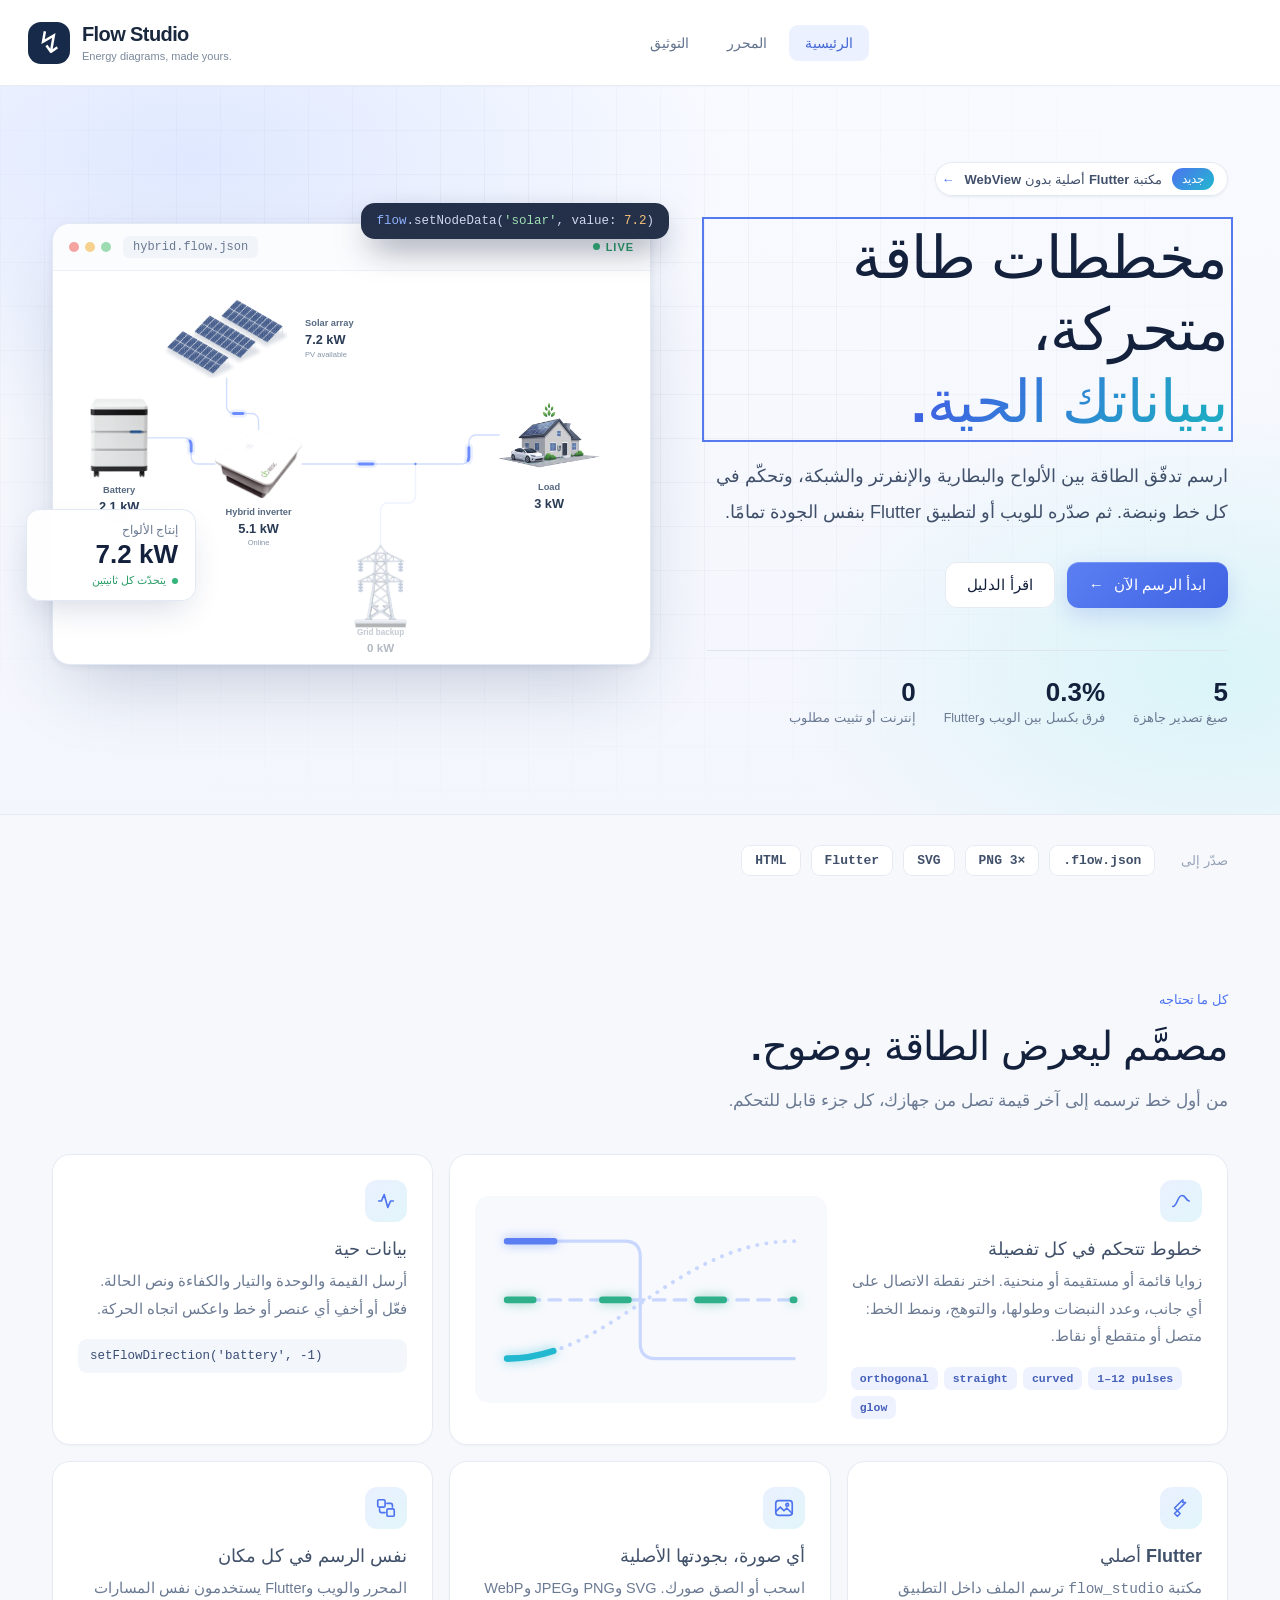
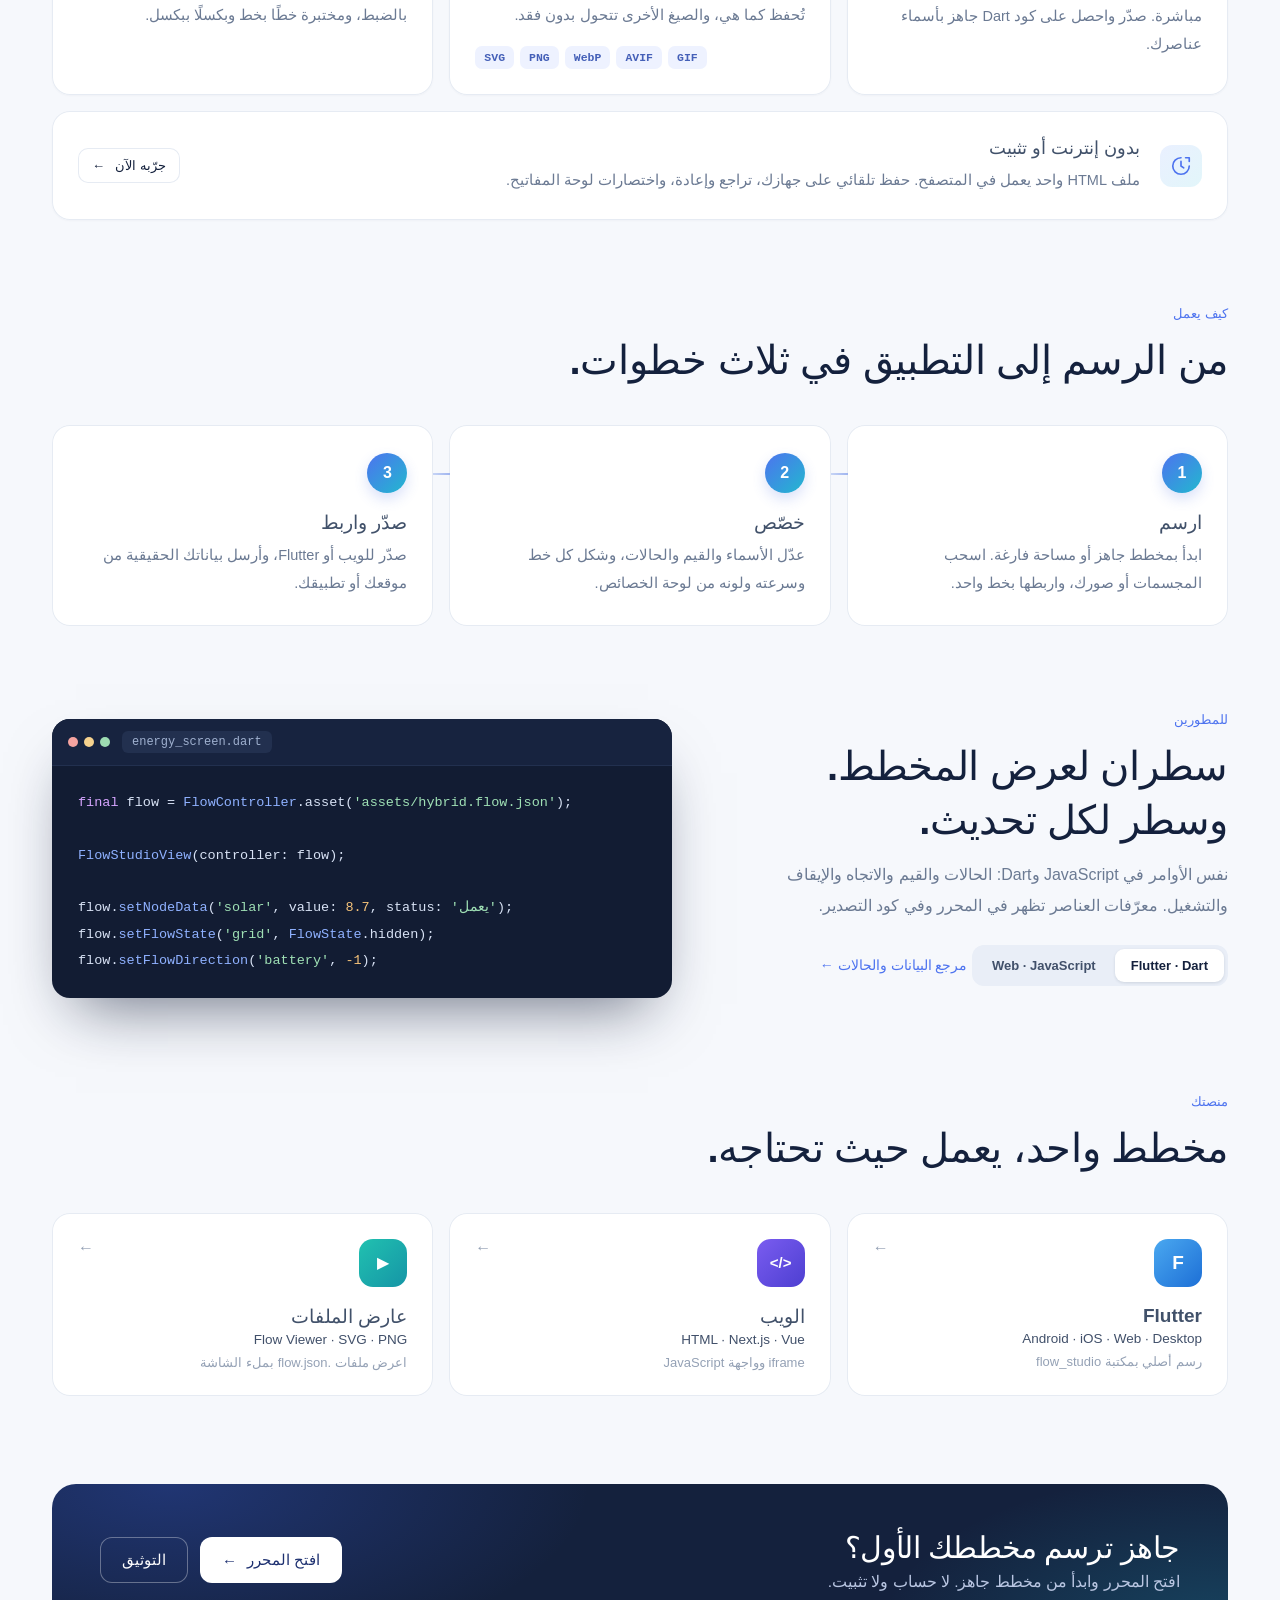
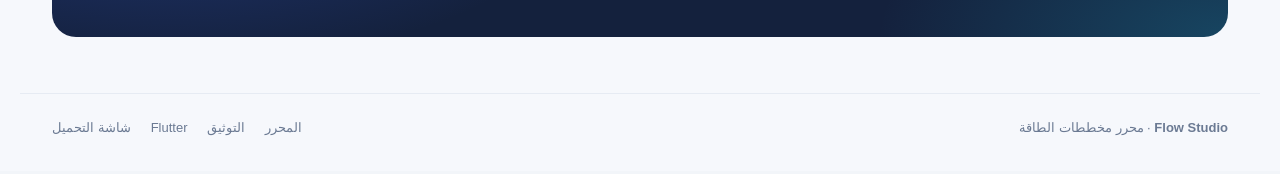
==== commit 4b7233ca: "Add villa site artwork and image assets - Introduced a new JavaScript file `villa-site.js` for rende" ====
--- a/src/index.html
+++ b/src/index.html
@@ -171,7 +171,7 @@
     <tr><td>Theme · Scene · Header</td><td>Canvas</td><td>فاتح أو داكن، خلفية نهار/غروب/ليل/مطر، وشريط علوي بالحالة والطقس والحرارة وآخر تحديث.</td></tr>
     <tr><td>Line colors</td><td>Line → Style → Quick color</td><td>ألوان جاهزة حسب المعنى: شمسي، شحن، استيراد، تصدير، خامل.</td></tr>
    </tbody></table></div>
-   <h3>منزل بأجزاء قابلة للإضافة</h3><p>العنصر <b>House + parts</b> منزل له أماكن ثابتة: السطح للألواح، الحائط للإنفرتر، والفناء للبطارية ولعمود الكهرباء. اختر المنزل ثم تبويب <b>Parts</b> وفعّل أو ألغِ كل جزء. كل جزء عنصر مستقل له معرّف وقيم وحالة يمكن تحديثها من تطبيقك، ويتحرك ويكبر مع المنزل. الخطوط بين الأجزاء تُضاف تلقائيًا وتُرسم فوق المنزل (خيار <code dir="ltr">onTop</code>). جرّب <b>Starting layout → Home with roof solar &amp; yard parts</b>.</p>
+   <h3>منزل بأجزاء قابلة للإضافة</h3><p>العنصران <b>Villa + parts</b> (فيلا حديثة: ألواح السطح، إنفرتر وعدّاد على الحائط، وبطارية) و<b>House + parts</b> منزل له أماكن ثابتة: السطح للألواح، الحائط للإنفرتر، والفناء للبطارية ولعمود الكهرباء. اختر المنزل ثم تبويب <b>Parts</b> وفعّل أو ألغِ كل جزء. كل جزء عنصر مستقل له معرّف وقيم وحالة يمكن تحديثها من تطبيقك، ويتحرك ويكبر مع المنزل. الخطوط بين الأجزاء تُضاف تلقائيًا وتُرسم فوق المنزل (خيار <code dir="ltr">onTop</code>). حجم كل جزء من <b>Layout → Size</b>. جرّب <b>Starting layout → Modern villa</b> أو <b>Home with roof solar &amp; yard parts</b>. المشهد <b>Cloudy</b> يعطي سماء غائمة ناعمة.</p>
    <h3>استيراد الصور</h3>
    <p>اسحب الصور إلى المساحة، أو الصقها بـ <kbd dir="ltr">Ctrl/⌘ V</kbd>، أو استخدم <b>Import artwork</b>. يمكن استيراد عدة صور مرة واحدة.</p>
    <div class="doc-table-wrap"><table class="doc-table"><thead><tr><th>الصيغة</th><th>طريقة الحفظ</th></tr></thead><tbody>
@@ -361,7 +361,7 @@
     <button id="import-asset" class="dropzone" type="button"><span class="dropzone-icon" aria-hidden="true">⤒</span><b>Import artwork</b><small>Drop, paste or browse · SVG, PNG, JPEG, WebP, GIF, AVIF, BMP, ICO</small></button>
     <div id="custom-assets-wrap" hidden><h3 class="pane-heading">Your artwork</h3><div id="custom-assets" class="palette"></div></div>
     <h3 class="pane-heading">Starting layout</h3>
-    <div class="row-control"><select id="preset" aria-label="Starting layout"><option value="hybrid">Hybrid energy flow</option><option value="generator">Hybrid + generator backup</option><option value="pump">Solar pump flow</option><option value="house-parts">Home with roof solar &amp; yard parts</option><option value="home-system">Solar home system</option><option value="school">School solar system</option><option value="factory">Factory with generator backup</option><option value="blank">Blank canvas</option></select><button id="apply-preset">Load</button></div>
+    <div class="row-control"><select id="preset" aria-label="Starting layout"><option value="hybrid">Hybrid energy flow</option><option value="generator">Hybrid + generator backup</option><option value="pump">Solar pump flow</option><option value="villa">Modern villa (dashboard)</option><option value="house-parts">Home with roof solar &amp; yard parts</option><option value="home-system">Solar home system</option><option value="school">School solar system</option><option value="factory">Factory with generator backup</option><option value="blank">Blank canvas</option></select><button id="apply-preset">Load</button></div>
    </div>
    <div id="pane-layers" role="tabpanel" aria-labelledby="tab-layers" class="tab-pane" hidden>
     <div id="layers" class="layer-list"></div>
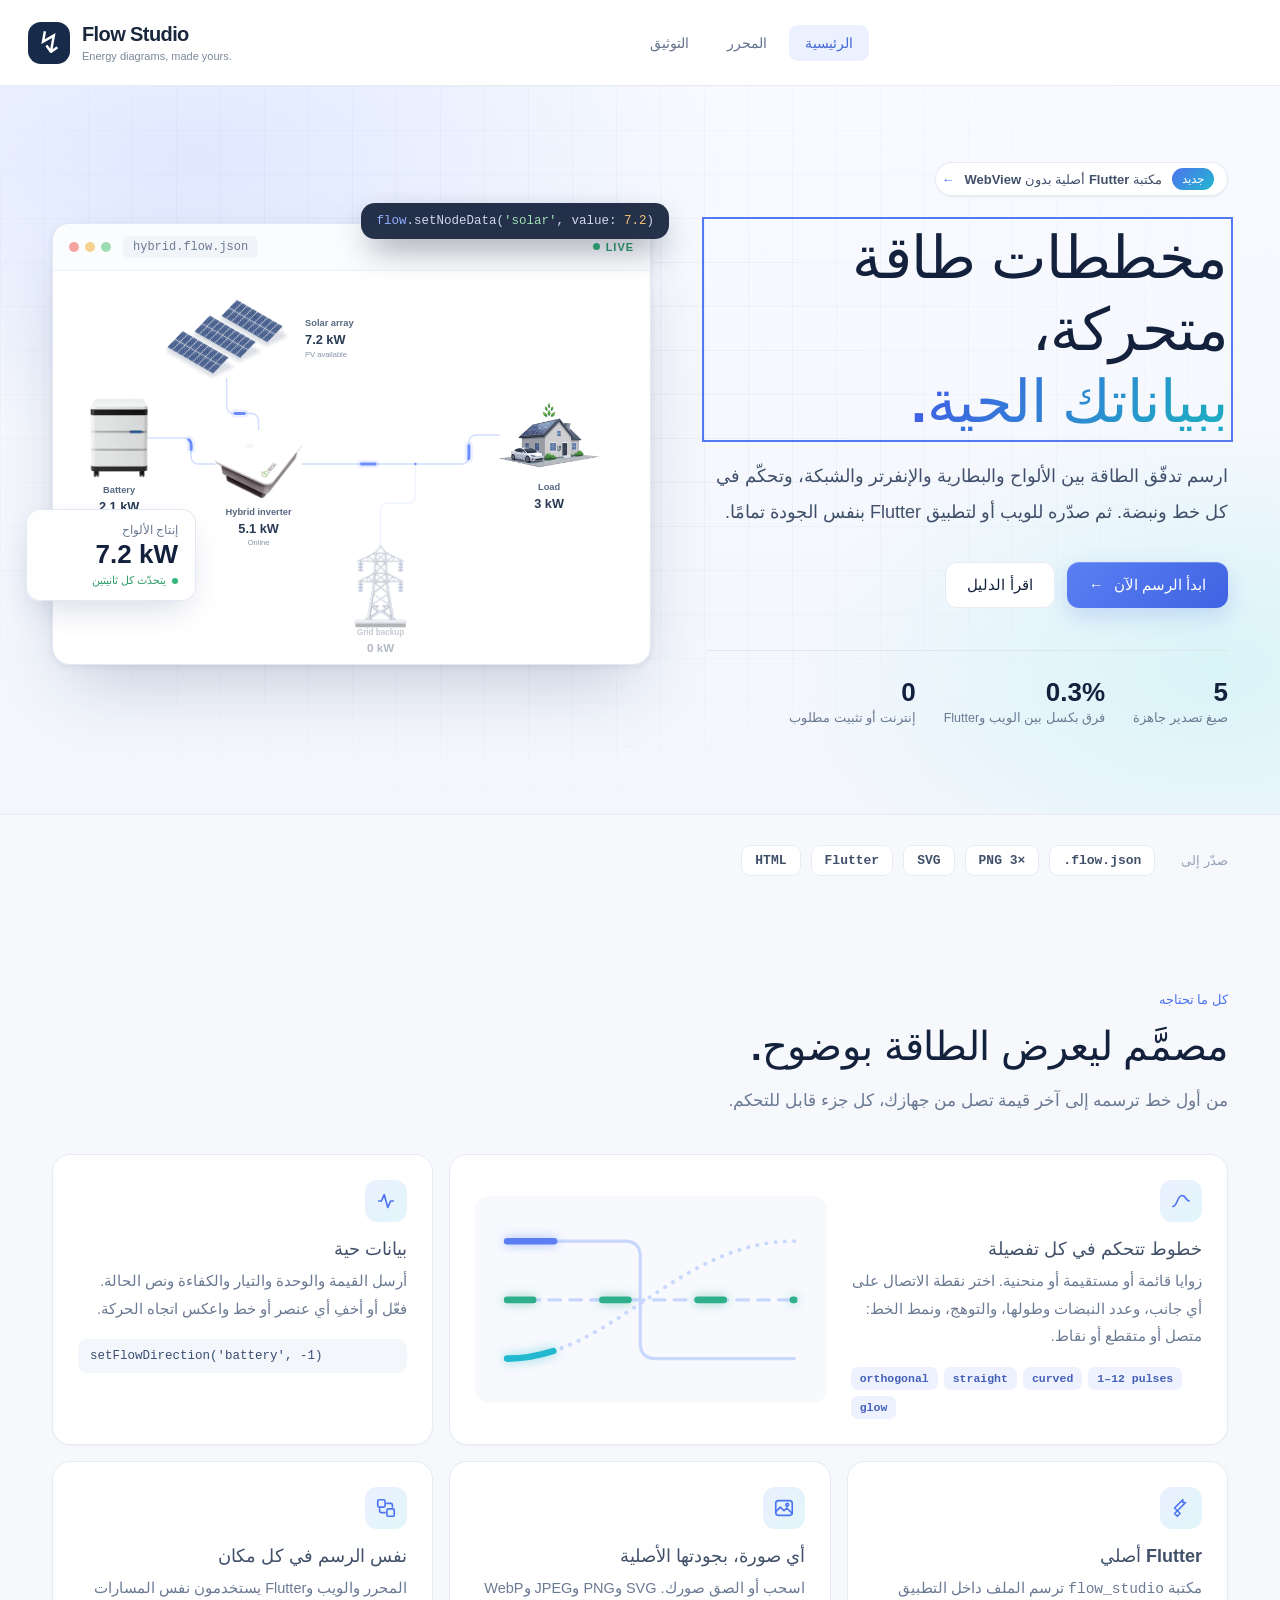
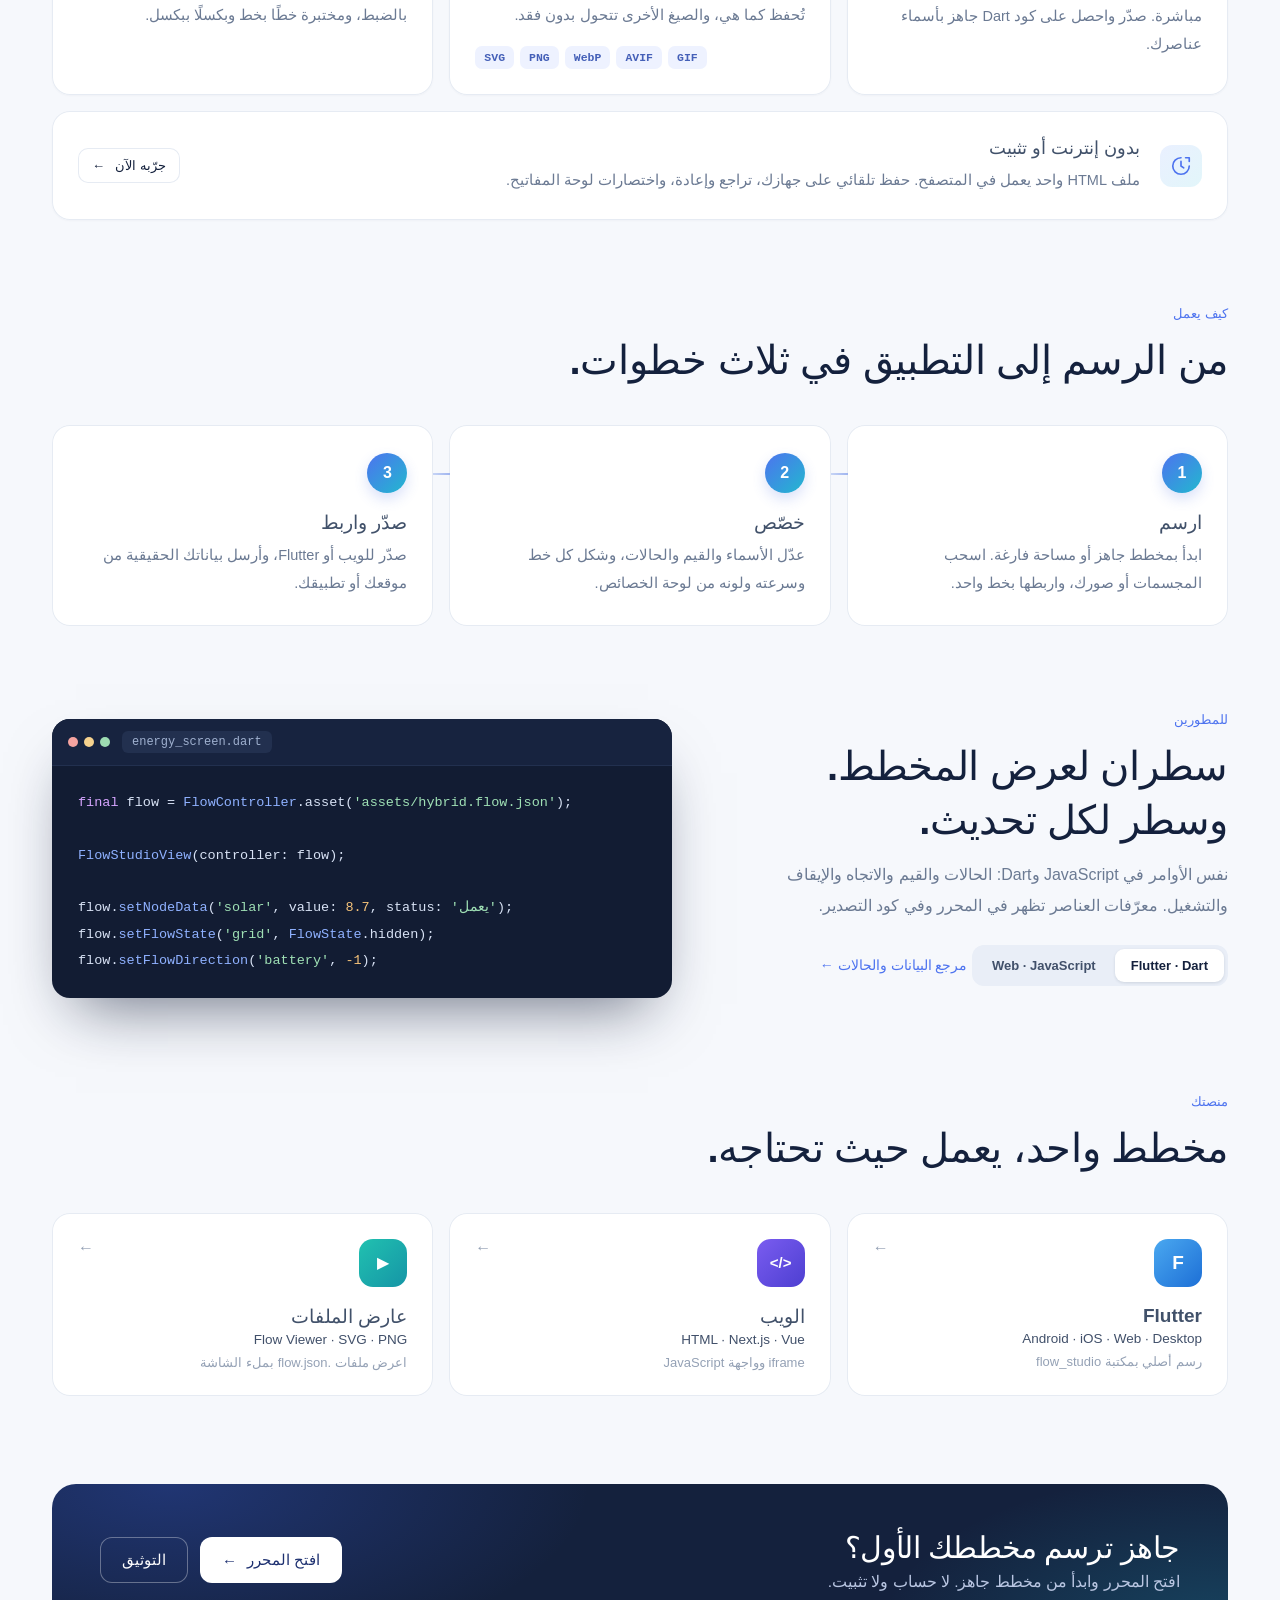
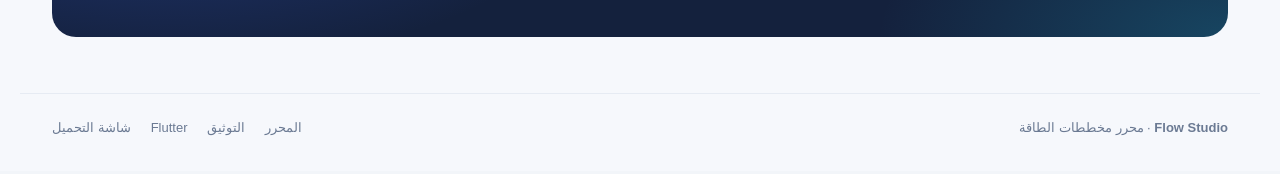
==== commit 141ee2a0: "Add villa3D modeling and rendering script for Blender This commit introduces a new Python script, vi" ====
--- a/src/index.html
+++ b/src/index.html
@@ -109,7 +109,7 @@
   <div class="lp-platforms">
    <a href="#docs/flutter" class="lp-platform"><span class="lp-platform-mark flutter" aria-hidden="true">F</span><h3>Flutter</h3><p>Android · iOS · Web · Desktop</p><small>رسم أصلي بمكتبة flow_studio</small><i aria-hidden="true">←</i></a>
    <a href="#docs/web" class="lp-platform"><span class="lp-platform-mark web" aria-hidden="true">&lt;/&gt;</span><h3>الويب</h3><p>HTML · Next.js · Vue</p><small>iframe وواجهة JavaScript</small><i aria-hidden="true">←</i></a>
-   <a href="Flow-Viewer.html" class="lp-platform"><span class="lp-platform-mark media" aria-hidden="true">▶</span><h3>عارض الملفات</h3><p>Flow Viewer · SVG · PNG</p><small>اعرض ملفات .flow.json بملء الشاشة</small><i aria-hidden="true">←</i></a>
+   <a href="viewer.html" data-built-href="Flow-Viewer.html" class="lp-platform"><span class="lp-platform-mark media" aria-hidden="true">▶</span><h3>عارض الملفات</h3><p>Flow Viewer · SVG · PNG</p><small>اعرض ملفات .flow.json بملء الشاشة</small><i aria-hidden="true">←</i></a>
   </div>
  </section>
 
@@ -361,7 +361,7 @@
     <button id="import-asset" class="dropzone" type="button"><span class="dropzone-icon" aria-hidden="true">⤒</span><b>Import artwork</b><small>Drop, paste or browse · SVG, PNG, JPEG, WebP, GIF, AVIF, BMP, ICO</small></button>
     <div id="custom-assets-wrap" hidden><h3 class="pane-heading">Your artwork</h3><div id="custom-assets" class="palette"></div></div>
     <h3 class="pane-heading">Starting layout</h3>
-    <div class="row-control"><select id="preset" aria-label="Starting layout"><option value="hybrid">Hybrid energy flow</option><option value="generator">Hybrid + generator backup</option><option value="pump">Solar pump flow</option><option value="villa">Modern villa (dashboard)</option><option value="house-parts">Home with roof solar &amp; yard parts</option><option value="home-system">Solar home system</option><option value="school">School solar system</option><option value="factory">Factory with generator backup</option><option value="blank">Blank canvas</option></select><button id="apply-preset">Load</button></div>
+    <div class="row-control"><select id="preset" aria-label="Starting layout"><option value="hybrid">Hybrid energy flow</option><option value="generator">Hybrid + generator backup</option><option value="pump">Solar pump flow</option><option value="villa">Modern villa (dashboard)</option><option value="villa3d">Modern villa · 3D render (4 views)</option><option value="house-parts">Home with roof solar &amp; yard parts</option><option value="home-system">Solar home system</option><option value="school">School solar system</option><option value="factory">Factory with generator backup</option><option value="blank">Blank canvas</option></select><button id="apply-preset">Load</button></div>
    </div>
    <div id="pane-layers" role="tabpanel" aria-labelledby="tab-layers" class="tab-pane" hidden>
     <div id="layers" class="layer-list"></div>
